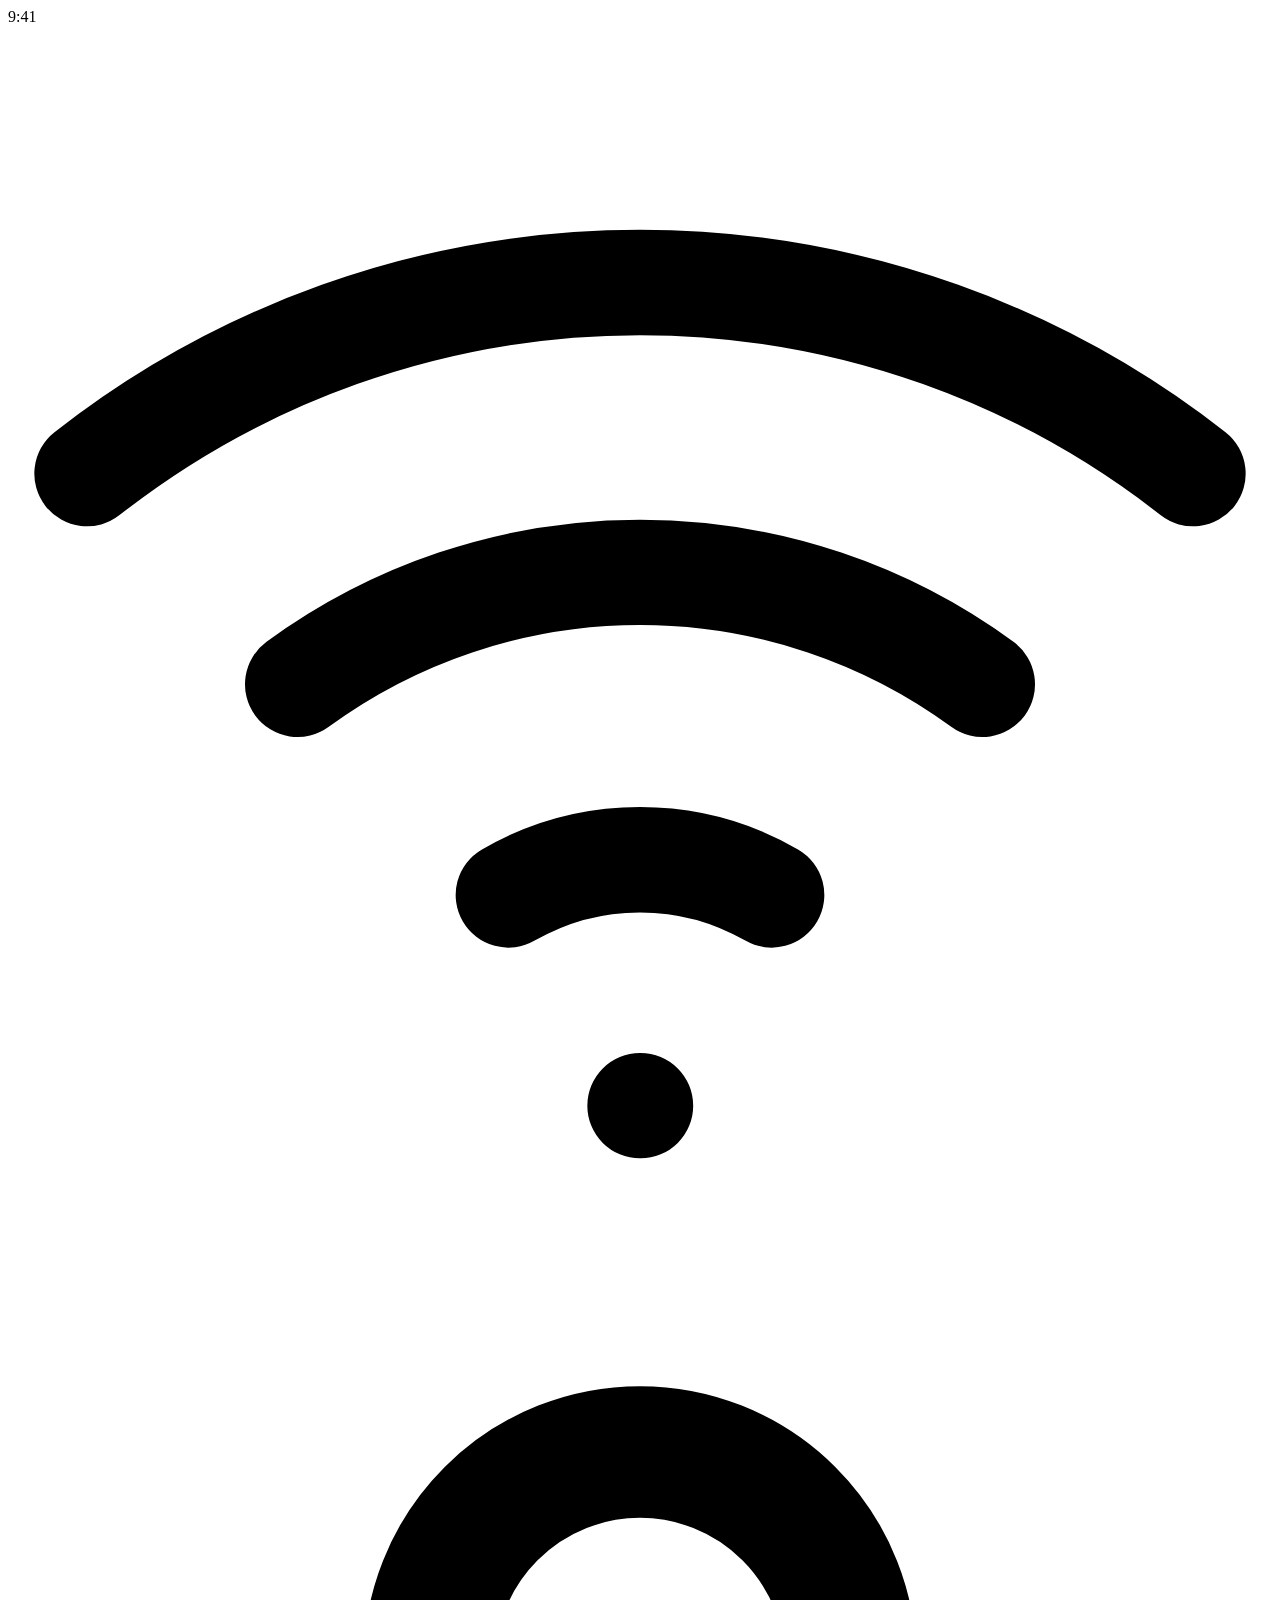
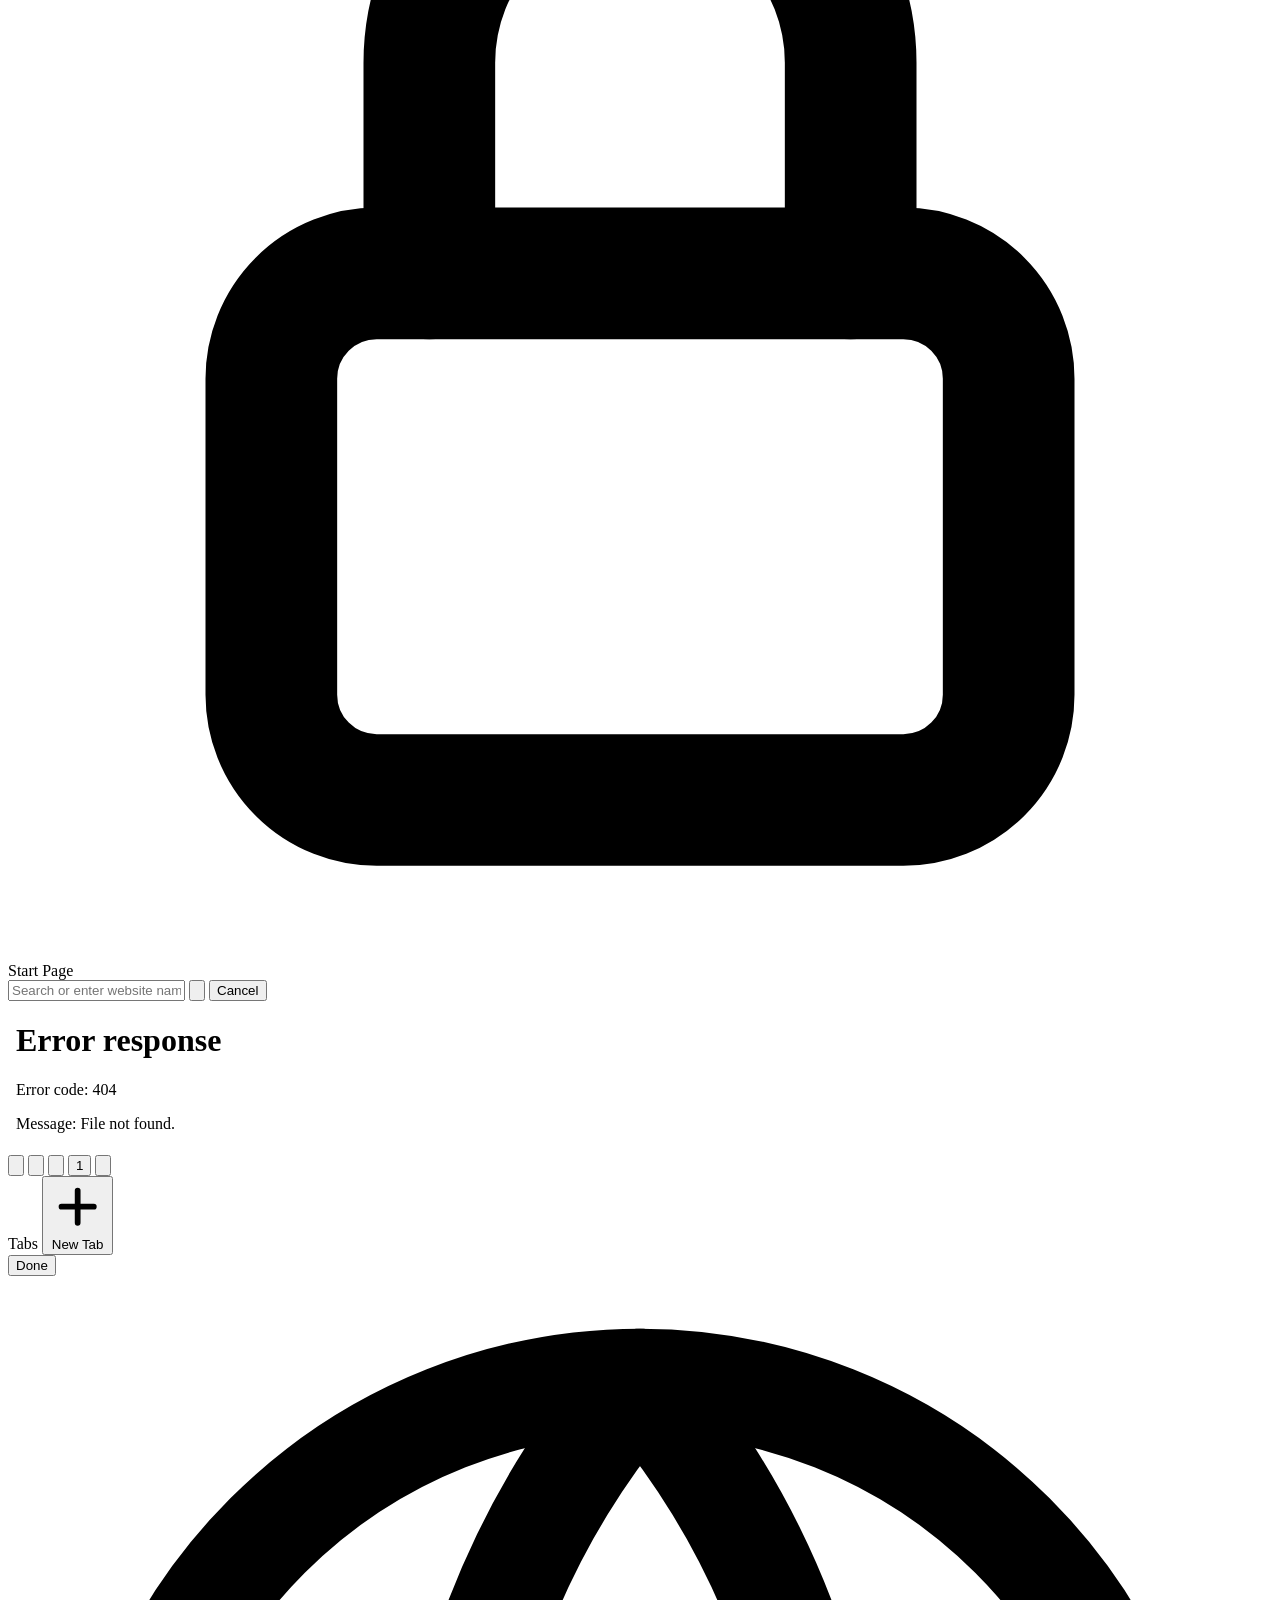
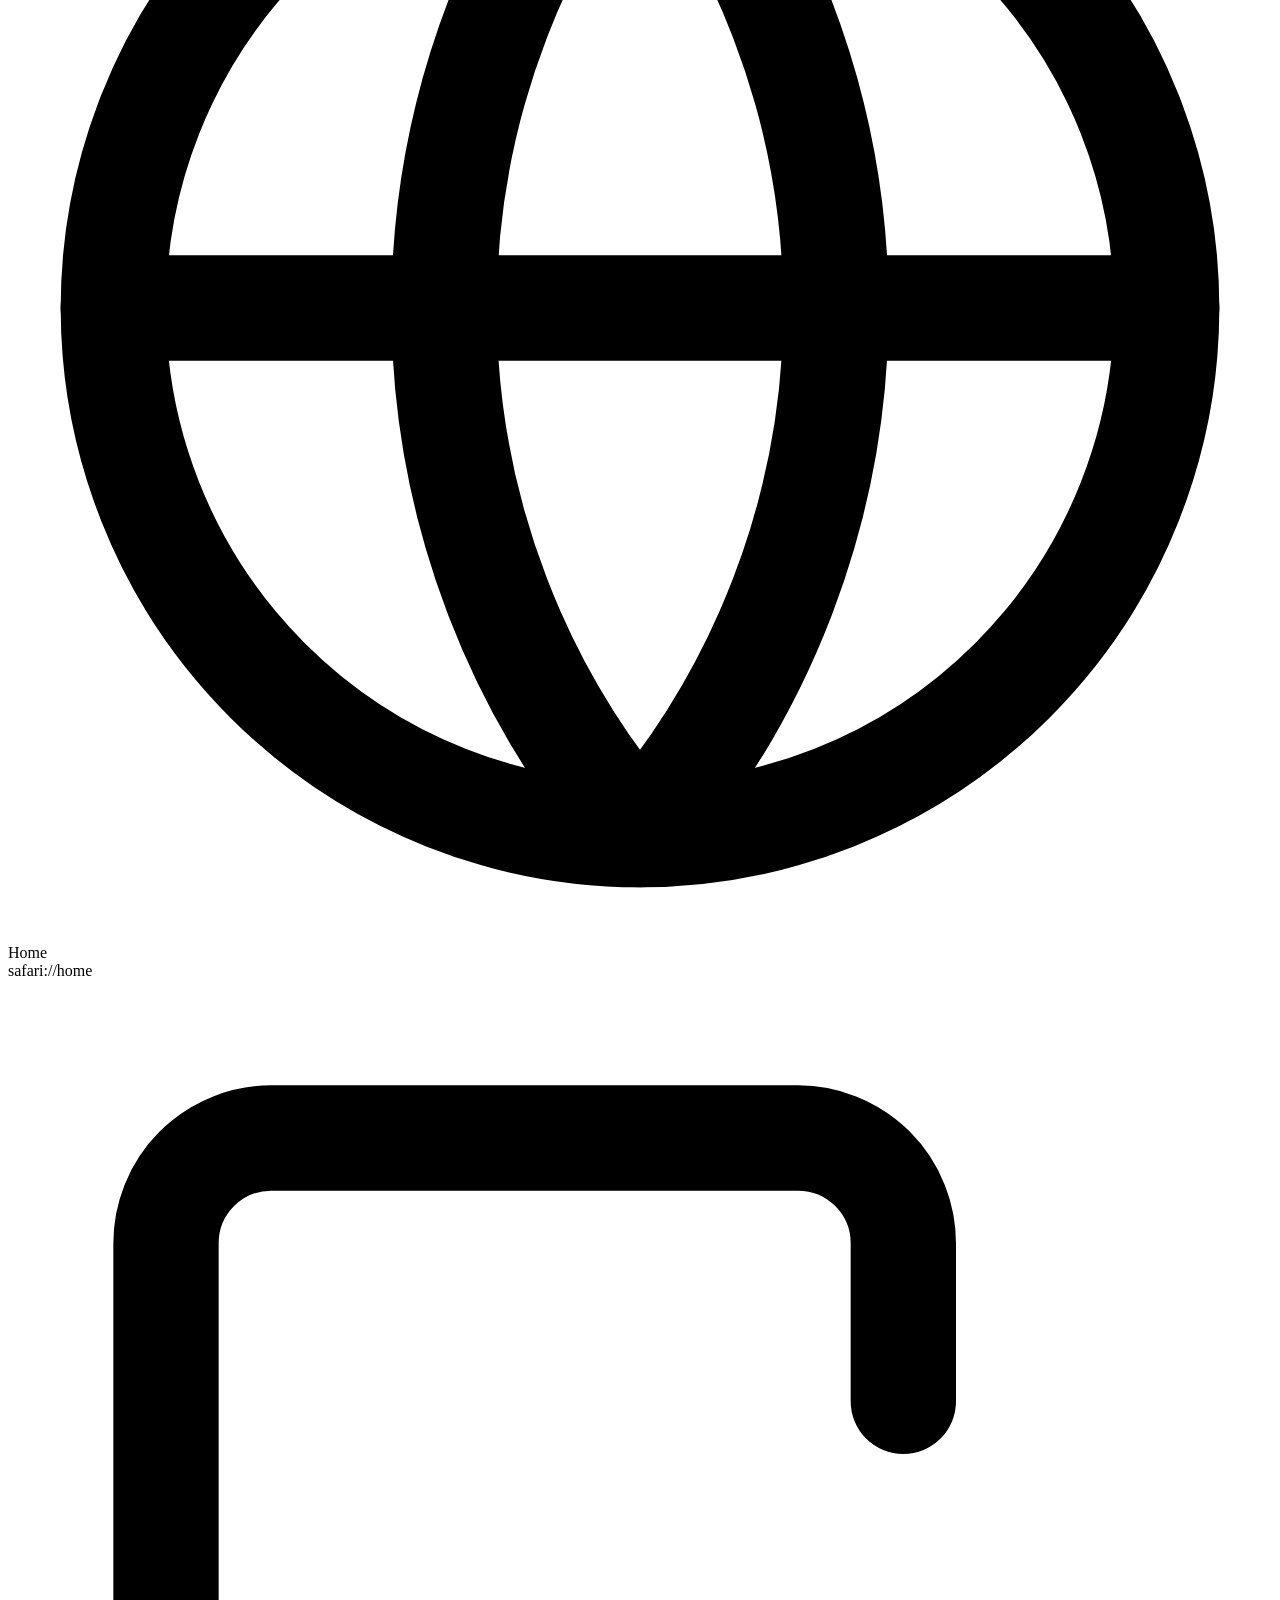
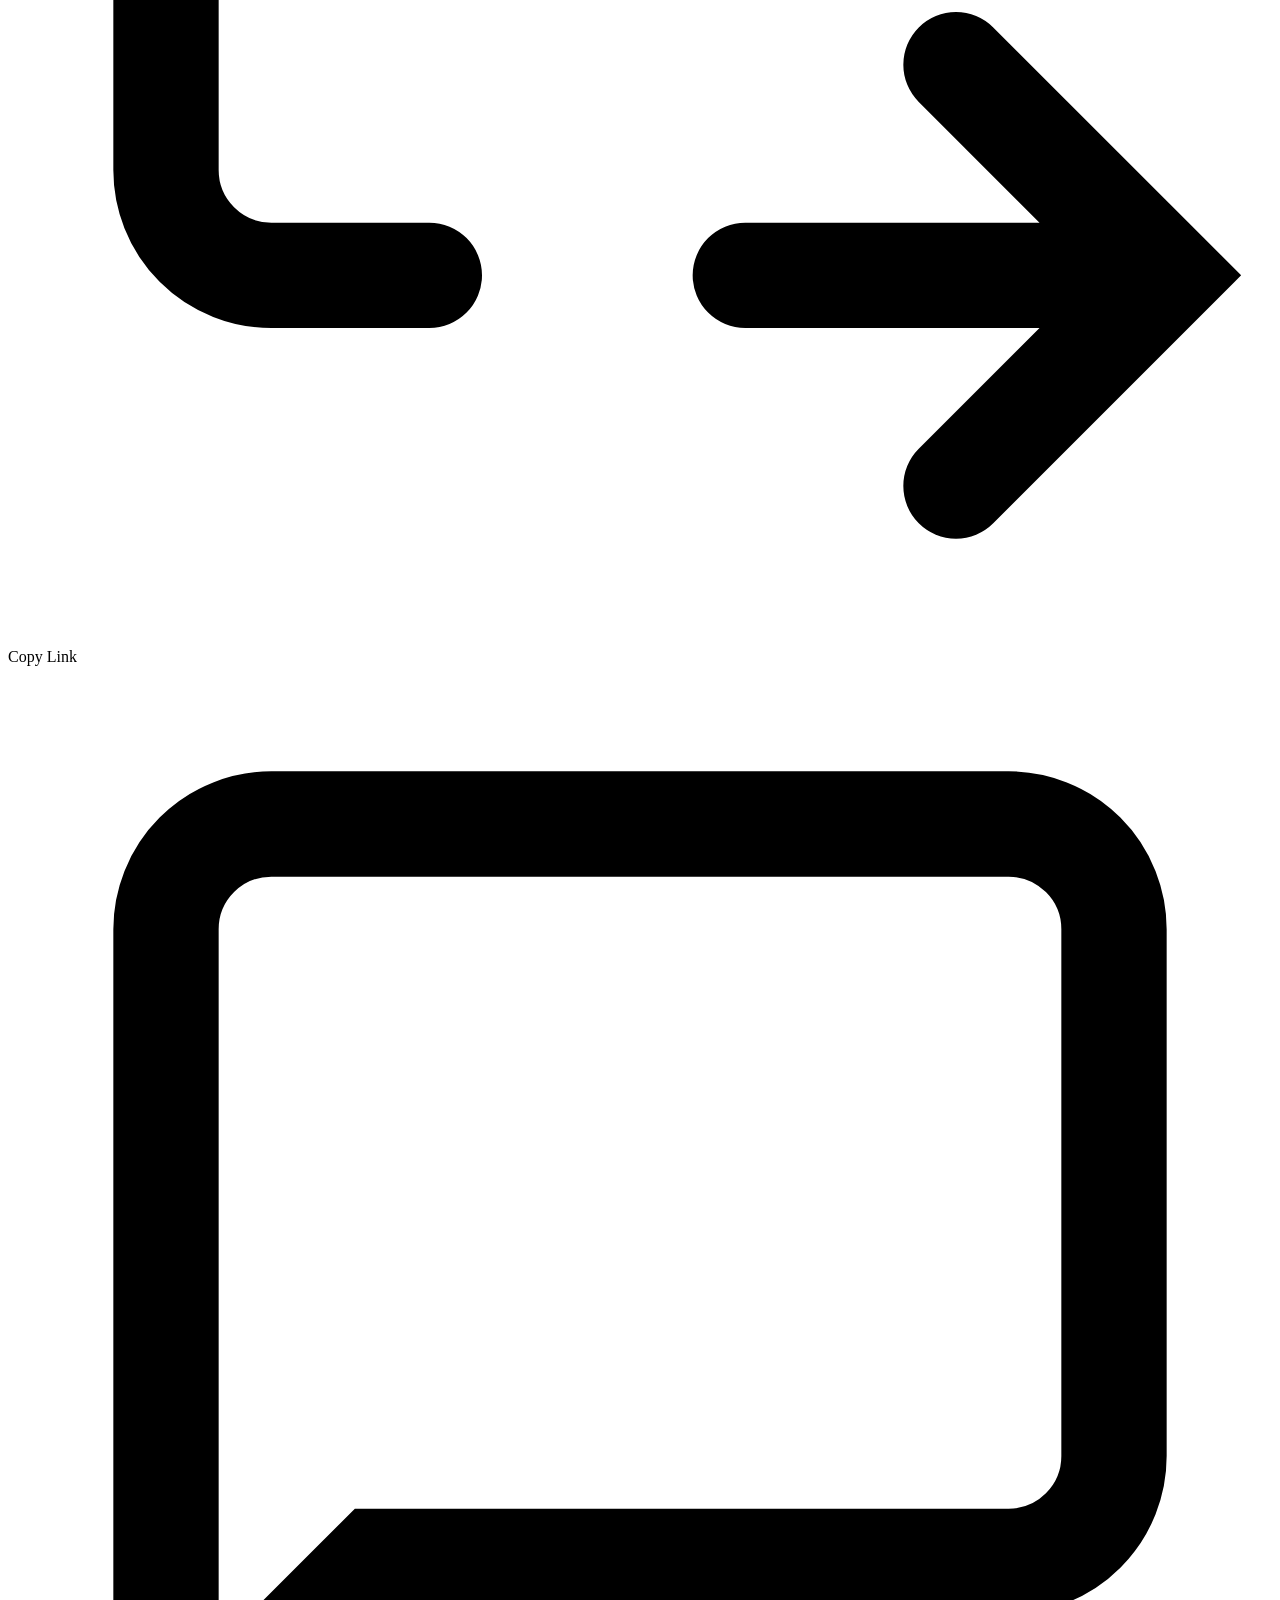
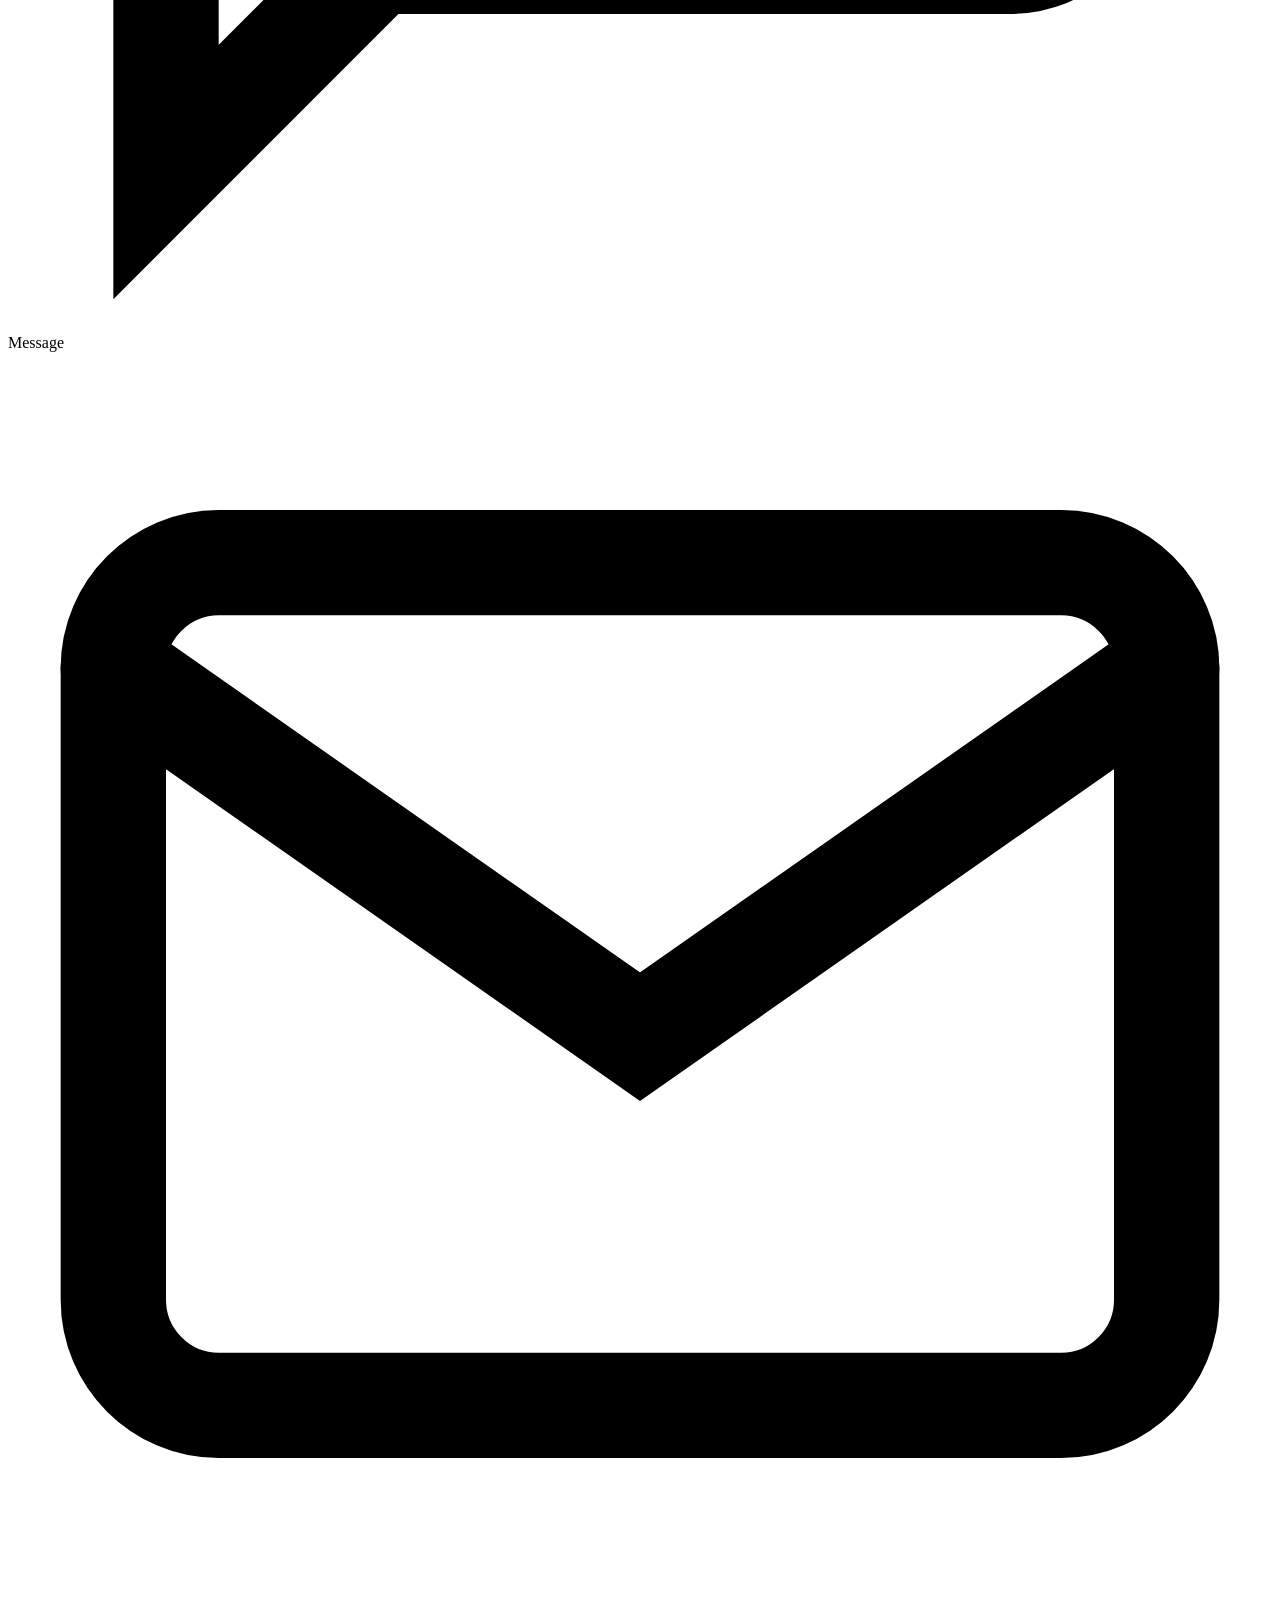
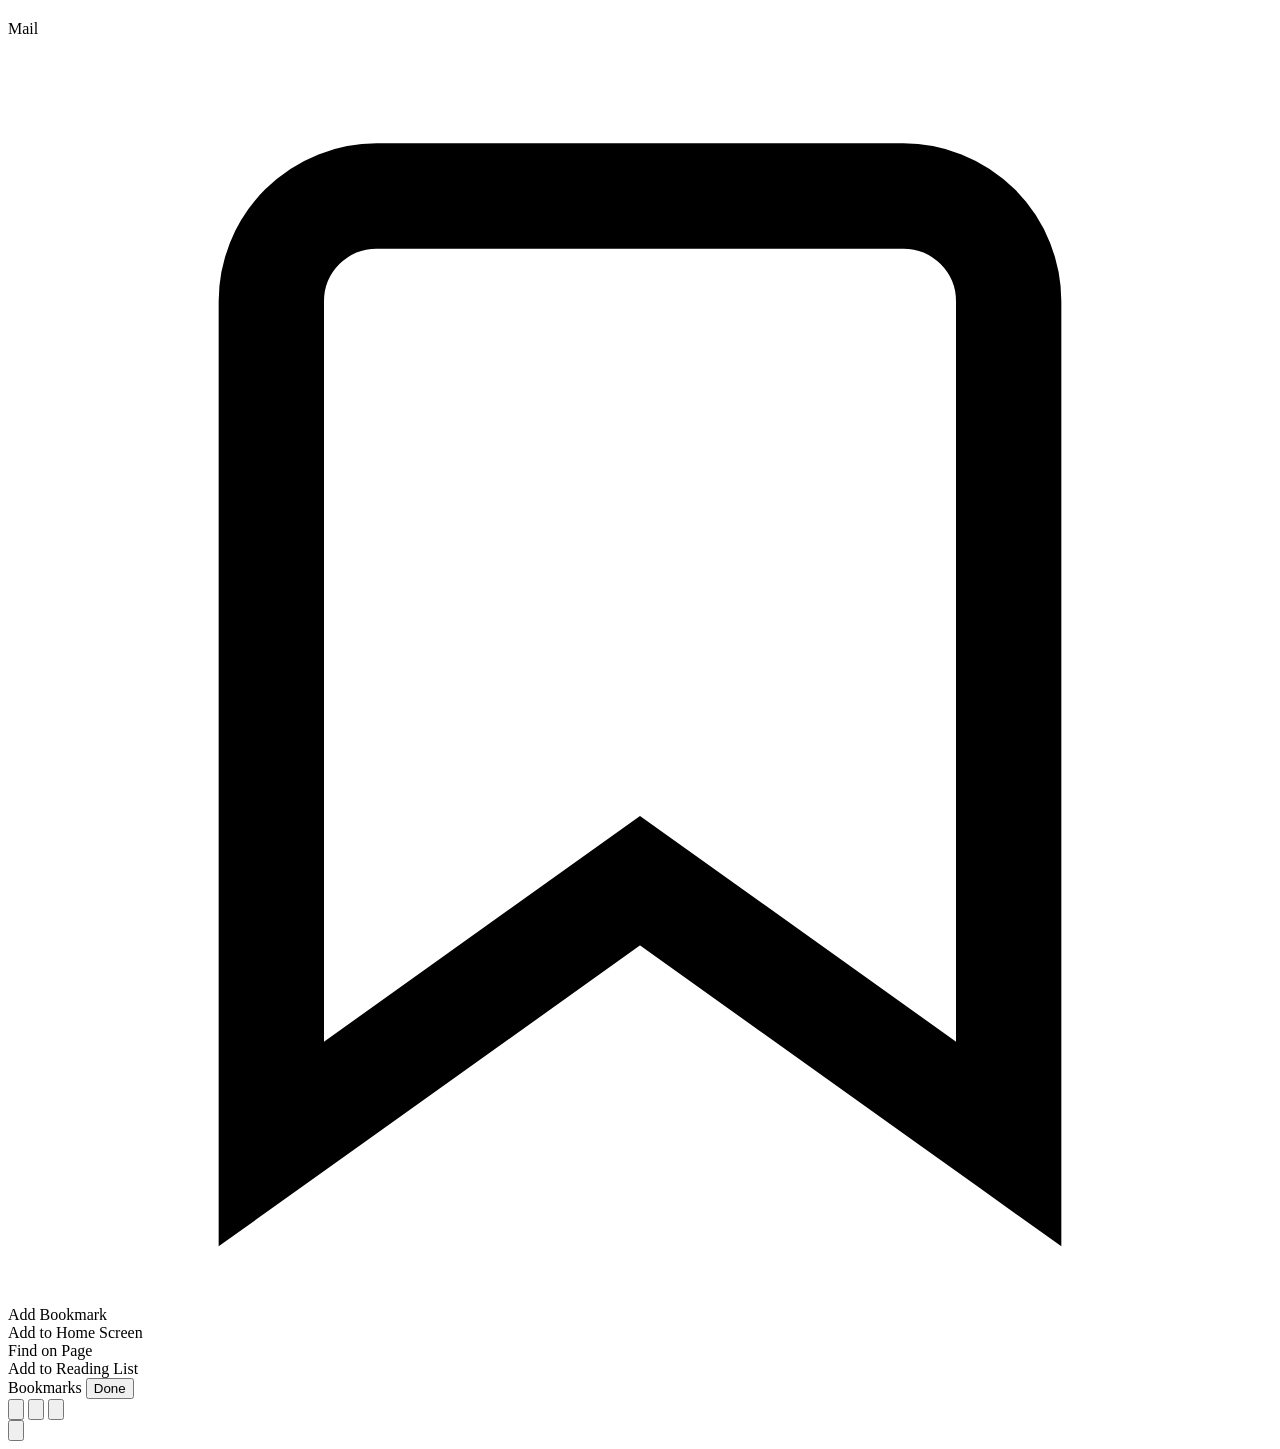
==== index.html @ f27c853d "Create index.html" ====
<!DOCTYPE html>
<html lang="en">
<head>
  <meta charset="UTF-8" />
  <meta name="viewport" content="width=device-width, initial-scale=1.0, maximum-scale=1.0, user-scalable=no" />
  <title>Safari</title>
  <link rel="stylesheet" href="styles.css" />
</head>
<body>

  <!-- ═══════════════════════════ STATUS BAR ═══════════════════════════ -->
  <div class="status-bar" id="statusBar">
    <div class="status-time" id="statusTime">9:41</div>
    <div class="status-icons">
      <!-- Signal bars -->
      <div class="signal-bars">
        <span class="bar b1"></span>
        <span class="bar b2"></span>
        <span class="bar b3"></span>
        <span class="bar b4"></span>
      </div>
      <!-- WiFi -->
      <svg class="wifi-icon" viewBox="0 0 24 24" fill="currentColor">
        <path d="M1.5 8.5a17 17 0 0121 0M5.5 12.5a11 11 0 0113 0M9.5 16.5a5 5 0 015 0M12 20.5h.01" stroke="currentColor" stroke-width="2" stroke-linecap="round" fill="none"/>
      </svg>
      <!-- Battery -->
      <div class="battery-icon">
        <div class="battery-body">
          <div class="battery-fill"></div>
        </div>
        <div class="battery-nub"></div>
      </div>
    </div>
  </div>

  <!-- ═══════════════════════════ TOP BAR ═══════════════════════════ -->
  <div class="top-bar" id="topBar">
    <div class="url-bar-row">
      <div class="url-container" id="urlContainer">
        <div class="url-display" id="urlDisplay" onclick="activateUrlBar()">
          <div class="url-icon-lock">
            <svg viewBox="0 0 24 24" fill="none" stroke="currentColor" stroke-width="2.5" stroke-linecap="round">
              <rect x="5" y="11" width="14" height="10" rx="2"/>
              <path d="M8 11V7a4 4 0 018 0v4"/>
            </svg>
          </div>
          <span class="url-text" id="urlText">Start Page</span>
        </div>
        <input
          type="text"
          class="url-input"
          id="urlInput"
          placeholder="Search or enter website name"
          autocomplete="off"
          autocorrect="off"
          autocapitalize="off"
          spellcheck="false"
          onkeydown="handleUrlKeydown(event)"
          onblur="deactivateUrlBar()"
          oninput="handleUrlInput(this.value)"
        />
        <button class="url-action-btn refresh-btn" id="refreshBtn" onclick="refreshPage()" title="Refresh">
          <svg viewBox="0 0 24 24" fill="none" stroke="currentColor" stroke-width="2.5" stroke-linecap="round" stroke-linejoin="round">
            <path d="M23 4v6h-6M1 20v-6h6"/>
            <path d="M3.51 9a9 9 0 0114.85-3.36L23 10M1 14l4.64 4.36A9 9 0 0020.49 15"/>
          </svg>
        </button>
        <button class="url-action-btn cancel-btn" id="cancelBtn" onclick="deactivateUrlBar()">Cancel</button>
      </div>
    </div>
  </div>

  <!-- ═══════════════════════════ PROGRESS BAR ═══════════════════════════ -->
  <div class="progress-bar" id="progressBar">
    <div class="progress-fill" id="progressFill"></div>
  </div>

  <!-- ═══════════════════════════ MAIN VIEWPORT ═══════════════════════════ -->
  <div class="browser-viewport" id="browserViewport">
    <iframe class="page-frame" id="pageFrame" src="pages/home.html" frameborder="0" sandbox="allow-same-origin allow-scripts allow-forms allow-popups"></iframe>
    <div class="page-transition-overlay" id="transitionOverlay"></div>
  </div>

  <!-- ═══════════════════════════ BOTTOM TOOLBAR ═══════════════════════════ -->
  <div class="bottom-toolbar" id="bottomToolbar">
    <button class="tb-btn" id="backBtn" onclick="goBack()" title="Back">
      <svg viewBox="0 0 24 24" fill="none" stroke="currentColor" stroke-width="2.5" stroke-linecap="round" stroke-linejoin="round">
        <path d="M15 18l-6-6 6-6"/>
      </svg>
    </button>
    <button class="tb-btn" id="fwdBtn" onclick="goForward()" title="Forward">
      <svg viewBox="0 0 24 24" fill="none" stroke="currentColor" stroke-width="2.5" stroke-linecap="round" stroke-linejoin="round">
        <path d="M9 18l6-6-6-6"/>
      </svg>
    </button>
    <button class="tb-btn" onclick="showShareSheet()" title="Share">
      <svg viewBox="0 0 24 24" fill="none" stroke="currentColor" stroke-width="2.5" stroke-linecap="round" stroke-linejoin="round">
        <path d="M4 12v8a2 2 0 002 2h12a2 2 0 002-2v-8M16 6l-4-4-4 4M12 2v13"/>
      </svg>
    </button>
    <button class="tb-btn tabs-btn" onclick="toggleTabView()" title="Tabs" id="tabsBtn">
      <span class="tabs-count-box">
        <span class="tabs-count" id="tabsCount">1</span>
      </span>
    </button>
    <button class="tb-btn" onclick="toggleBookmarks()" title="Bookmarks">
      <svg viewBox="0 0 24 24" fill="none" stroke="currentColor" stroke-width="2.5" stroke-linecap="round" stroke-linejoin="round">
        <path d="M19 21l-7-5-7 5V5a2 2 0 012-2h10a2 2 0 012 2z"/>
      </svg>
    </button>
  </div>

  <!-- ═══════════════════════════ TAB VIEW OVERLAY ═══════════════════════════ -->
  <div class="tab-view-overlay" id="tabViewOverlay">
    <div class="tab-view-header">
      <span class="tab-view-title">Tabs</span>
      <button class="tab-new-btn" onclick="addNewTab()">
        <svg viewBox="0 0 24 24" fill="none" stroke="currentColor" stroke-width="2.5" stroke-linecap="round">
          <path d="M12 5v14M5 12h14"/>
        </svg>
        New Tab
      </button>
    </div>
    <div class="tab-cards-grid" id="tabCardsGrid"></div>
    <div class="tab-view-footer">
      <button class="tab-done-btn" onclick="toggleTabView()">Done</button>
    </div>
  </div>

  <!-- ═══════════════════════════ SHARE SHEET ═══════════════════════════ -->
  <div class="share-sheet-bg" id="shareSheetBg" onclick="hideShareSheet()"></div>
  <div class="share-sheet" id="shareSheet">
    <div class="share-sheet-handle"></div>
    <div class="share-url-preview">
      <div class="share-url-icon">
        <svg viewBox="0 0 24 24" fill="none" stroke="currentColor" stroke-width="2" stroke-linecap="round">
          <circle cx="12" cy="12" r="10"/>
          <path d="M2 12h20M12 2a15.3 15.3 0 010 20M12 2a15.3 15.3 0 000 20"/>
        </svg>
      </div>
      <div>
        <div class="share-url-title" id="shareTitle">Home</div>
        <div class="share-url-sub" id="shareUrl">safari://home</div>
      </div>
    </div>
    <div class="share-actions-row">
      <div class="share-action" onclick="hideShareSheet()">
        <div class="share-action-icon"><svg viewBox="0 0 24 24" fill="none" stroke="currentColor" stroke-width="2" stroke-linecap="round"><path d="M8 17H5a2 2 0 01-2-2V5a2 2 0 012-2h10a2 2 0 012 2v3m-3 9h8m-4-4l4 4-4 4"/></svg></div>
        <span>Copy Link</span>
      </div>
      <div class="share-action" onclick="hideShareSheet()">
        <div class="share-action-icon"><svg viewBox="0 0 24 24" fill="none" stroke="currentColor" stroke-width="2" stroke-linecap="round"><path d="M21 15a2 2 0 01-2 2H7l-4 4V5a2 2 0 012-2h14a2 2 0 012 2z"/></svg></div>
        <span>Message</span>
      </div>
      <div class="share-action" onclick="hideShareSheet()">
        <div class="share-action-icon"><svg viewBox="0 0 24 24" fill="none" stroke="currentColor" stroke-width="2" stroke-linecap="round"><path d="M4 4h16c1.1 0 2 .9 2 2v12c0 1.1-.9 2-2 2H4c-1.1 0-2-.9-2-2V6c0-1.1.9-2 2-2z"/><polyline points="22,6 12,13 2,6"/></svg></div>
        <span>Mail</span>
      </div>
      <div class="share-action" onclick="hideShareSheet()">
        <div class="share-action-icon"><svg viewBox="0 0 24 24" fill="none" stroke="currentColor" stroke-width="2" stroke-linecap="round"><path d="M19 21l-7-5-7 5V5a2 2 0 012-2h10a2 2 0 012 2z"/></svg></div>
        <span>Add Bookmark</span>
      </div>
    </div>
    <div class="share-list">
      <div class="share-list-item" onclick="hideShareSheet()">Add to Home Screen</div>
      <div class="share-list-item" onclick="hideShareSheet()">Find on Page</div>
      <div class="share-list-item" onclick="hideShareSheet()">Add to Reading List</div>
    </div>
  </div>

  <!-- ═══════════════════════════ BOOKMARKS PANEL ═══════════════════════════ -->
  <div class="bookmarks-bg" id="bookmarksBg" onclick="toggleBookmarks()"></div>
  <div class="bookmarks-panel" id="bookmarksPanel">
    <div class="bookmarks-header">
      <span class="bookmarks-title">Bookmarks</span>
      <button class="bookmarks-done" onclick="toggleBookmarks()">Done</button>
    </div>
    <div class="bookmarks-tabs-row">
      <button class="bk-tab active" onclick="switchBkTab(this,'bk')">
        <svg viewBox="0 0 24 24" fill="none" stroke="currentColor" stroke-width="2" stroke-linecap="round"><path d="M19 21l-7-5-7 5V5a2 2 0 012-2h10a2 2 0 012 2z"/></svg>
      </button>
      <button class="bk-tab" onclick="switchBkTab(this,'rl')">
        <svg viewBox="0 0 24 24" fill="none" stroke="currentColor" stroke-width="2" stroke-linecap="round"><path d="M12 20h9M16.5 3.5a2.121 2.121 0 013 3L7 19l-4 1 1-4L16.5 3.5z"/></svg>
      </button>
      <button class="bk-tab" onclick="switchBkTab(this,'hist')">
        <svg viewBox="0 0 24 24" fill="none" stroke="currentColor" stroke-width="2" stroke-linecap="round"><circle cx="12" cy="12" r="10"/><polyline points="12 6 12 12 16 14"/></svg>
      </button>
    </div>
    <div class="bookmarks-list" id="bookmarksList"></div>
  </div>

  <!-- ═══════════════════════════ URL SUGGESTIONS ═══════════════════════════ -->
  <div class="url-suggestions" id="urlSuggestions"></div>

  <!-- ═══════════════════════════ DARK MODE TOGGLE ═══════════════════════════ -->
  <button class="dark-mode-toggle" id="darkModeToggle" onclick="toggleDarkMode()" title="Toggle Dark Mode">
    <svg id="darkIcon" viewBox="0 0 24 24" fill="none" stroke="currentColor" stroke-width="2" stroke-linecap="round">
      <path d="M21 12.79A9 9 0 1111.21 3 7 7 0 0021 12.79z"/>
    </svg>
    <svg id="lightIcon" viewBox="0 0 24 24" fill="none" stroke="currentColor" stroke-width="2" stroke-linecap="round" style="display:none">
      <circle cx="12" cy="12" r="5"/><line x1="12" y1="1" x2="12" y2="3"/><line x1="12" y1="21" x2="12" y2="23"/><line x1="4.22" y1="4.22" x2="5.64" y2="5.64"/><line x1="18.36" y1="18.36" x2="19.78" y2="19.78"/><line x1="1" y1="12" x2="3" y2="12"/><line x1="21" y1="12" x2="23" y2="12"/><line x1="4.22" y1="19.78" x2="5.64" y2="18.36"/><line x1="18.36" y1="5.64" x2="19.78" y2="4.22"/>
    </svg>
  </button>

  <script src="app.js"></script>
</body>
</html>
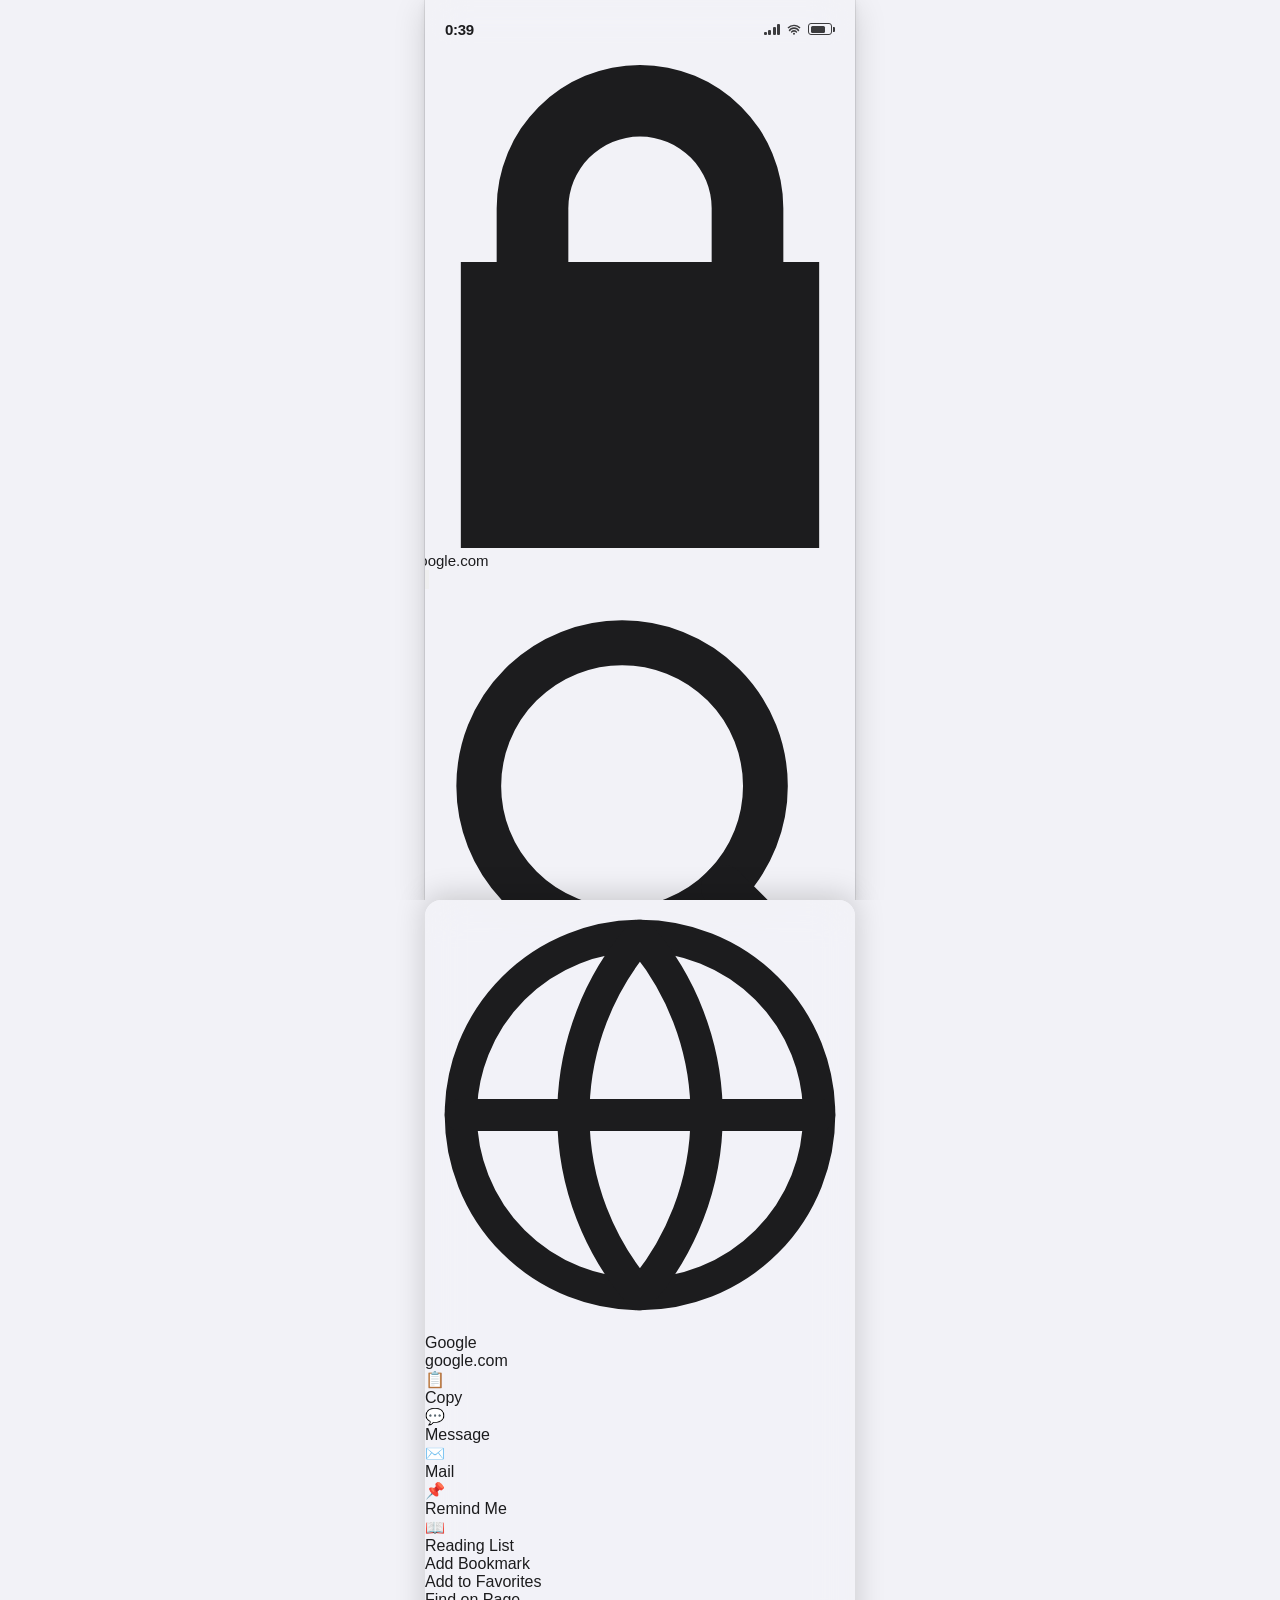
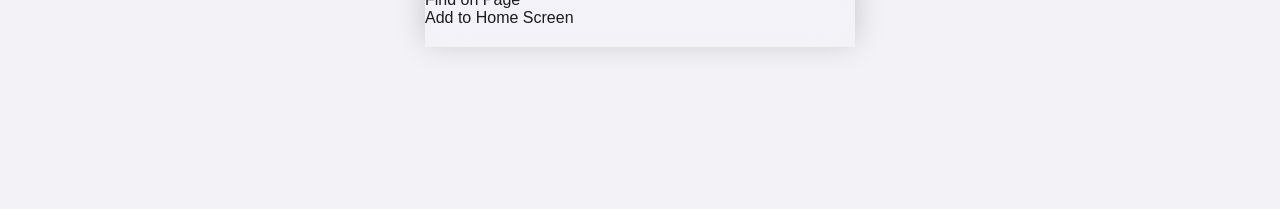
==== commit 97a14c85: "Update index.html" ====
--- a/index.html
+++ b/index.html
@@ -8,198 +8,174 @@
 </head>
 <body>
 
-  <!-- ═══════════════════════════ STATUS BAR ═══════════════════════════ -->
-  <div class="status-bar" id="statusBar">
-    <div class="status-time" id="statusTime">9:41</div>
+  <!-- ══ STATUS BAR ══ -->
+  <div class="status-bar">
+    <div class="status-time" id="statusTime">10:31</div>
     <div class="status-icons">
-      <!-- Signal bars -->
       <div class="signal-bars">
-        <span class="bar b1"></span>
-        <span class="bar b2"></span>
-        <span class="bar b3"></span>
-        <span class="bar b4"></span>
+        <span class="bar b1"></span><span class="bar b2"></span>
+        <span class="bar b3"></span><span class="bar b4"></span>
       </div>
-      <!-- WiFi -->
-      <svg class="wifi-icon" viewBox="0 0 24 24" fill="currentColor">
-        <path d="M1.5 8.5a17 17 0 0121 0M5.5 12.5a11 11 0 0113 0M9.5 16.5a5 5 0 015 0M12 20.5h.01" stroke="currentColor" stroke-width="2" stroke-linecap="round" fill="none"/>
+      <svg class="wifi-icon" viewBox="0 0 24 18" fill="currentColor">
+        <path d="M12 14.5a1.5 1.5 0 110 3 1.5 1.5 0 010-3zm0-4a5.5 5.5 0 014.95 3.08l-1.6 1.6A3.5 3.5 0 0012 13a3.5 3.5 0 00-3.35 2.18l-1.6-1.6A5.5 5.5 0 0112 10.5zm0-4a9.5 9.5 0 018.07 4.5l-1.6 1.6A7.5 7.5 0 0012 9a7.5 7.5 0 00-6.47 3.6l-1.6-1.6A9.5 9.5 0 0112 6.5zm0-4C15.87 2.5 19.36 4.1 21.8 6.7l-1.6 1.6A11.47 11.47 0 0012 4.5a11.47 11.47 0 00-8.2 3.8L2.2 6.7A13.47 13.47 0 0112 2.5z"/>
       </svg>
-      <!-- Battery -->
       <div class="battery-icon">
-        <div class="battery-body">
-          <div class="battery-fill"></div>
-        </div>
+        <div class="battery-body"><div class="battery-fill"></div></div>
         <div class="battery-nub"></div>
       </div>
     </div>
   </div>
 
-  <!-- ═══════════════════════════ TOP BAR ═══════════════════════════ -->
-  <div class="top-bar" id="topBar">
-    <div class="url-bar-row">
-      <div class="url-container" id="urlContainer">
-        <div class="url-display" id="urlDisplay" onclick="activateUrlBar()">
-          <div class="url-icon-lock">
-            <svg viewBox="0 0 24 24" fill="none" stroke="currentColor" stroke-width="2.5" stroke-linecap="round">
-              <rect x="5" y="11" width="14" height="10" rx="2"/>
-              <path d="M8 11V7a4 4 0 018 0v4"/>
-            </svg>
-          </div>
-          <span class="url-text" id="urlText">Start Page</span>
+  <!-- ══ PROGRESS BAR ══ -->
+  <div class="progress-bar"><div class="progress-fill" id="progressFill"></div></div>
+
+  <!-- ══ CONTENT IFRAME ══ -->
+  <div class="browser-viewport" id="browserViewport">
+    <iframe class="page-frame" id="pageFrame" src="pages/home.html" frameborder="0"
+      sandbox="allow-same-origin allow-scripts allow-forms"></iframe>
+    <div class="transition-overlay" id="transitionOverlay"></div>
+  </div>
+
+  <!-- ══ BOTTOM CHROME ══ -->
+  <div class="bottom-chrome" id="bottomChrome">
+
+    <!-- URL bar row -->
+    <div class="url-bar-wrap" id="urlBarWrap">
+      <div class="url-bar" id="urlBar" onclick="activateUrl()">
+        <div class="url-bar-inner" id="urlBarInner">
+          <svg class="url-lock" viewBox="0 0 12 14" fill="currentColor">
+            <path d="M10 6V4.5a4 4 0 00-8 0V6H1v8h10V6h-1zM4 4.5a2 2 0 014 0V6H4V4.5z"/>
+          </svg>
+          <span class="url-text" id="urlText">google.com</span>
         </div>
-        <input
-          type="text"
-          class="url-input"
-          id="urlInput"
-          placeholder="Search or enter website name"
-          autocomplete="off"
-          autocorrect="off"
-          autocapitalize="off"
-          spellcheck="false"
-          onkeydown="handleUrlKeydown(event)"
-          onblur="deactivateUrlBar()"
-          oninput="handleUrlInput(this.value)"
-        />
-        <button class="url-action-btn refresh-btn" id="refreshBtn" onclick="refreshPage()" title="Refresh">
+        <button class="url-reload-btn" id="urlReloadBtn" onclick="reloadPage(event)">
           <svg viewBox="0 0 24 24" fill="none" stroke="currentColor" stroke-width="2.5" stroke-linecap="round" stroke-linejoin="round">
-            <path d="M23 4v6h-6M1 20v-6h6"/>
+            <path d="M23 4v6h-6"/><path d="M1 20v-6h6"/>
             <path d="M3.51 9a9 9 0 0114.85-3.36L23 10M1 14l4.64 4.36A9 9 0 0020.49 15"/>
           </svg>
         </button>
-        <button class="url-action-btn cancel-btn" id="cancelBtn" onclick="deactivateUrlBar()">Cancel</button>
       </div>
+
+      <!-- Expanded URL input -->
+      <div class="url-input-wrap" id="urlInputWrap">
+        <div class="url-input-bar">
+          <svg class="url-search-icon" viewBox="0 0 24 24" fill="none" stroke="currentColor" stroke-width="2.5" stroke-linecap="round">
+            <circle cx="11" cy="11" r="8"/><path d="m21 21-4.35-4.35"/>
+          </svg>
+          <input type="text" id="urlInput" class="url-input"
+            placeholder="Search or enter website name"
+            autocomplete="off" autocorrect="off" autocapitalize="off" spellcheck="false"
+            onkeydown="handleKey(event)"
+            oninput="handleInput(this.value)" />
+          <button class="url-clear-btn" id="urlClearBtn" onclick="clearUrl()">
+            <svg viewBox="0 0 24 24" fill="currentColor"><circle cx="12" cy="12" r="10" opacity=".3"/><path d="M15 9l-6 6M9 9l6 6" fill="none" stroke="currentColor" stroke-width="2" stroke-linecap="round"/></svg>
+          </button>
+        </div>
+        <button class="url-cancel-btn" onclick="deactivateUrl()">Cancel</button>
+      </div>
+    </div>
+
+    <!-- Toolbar row -->
+    <div class="toolbar" id="toolbar">
+      <button class="tb-btn" id="backBtn" onclick="goBack()">
+        <svg viewBox="0 0 24 24" fill="none" stroke="currentColor" stroke-width="2.5" stroke-linecap="round" stroke-linejoin="round"><path d="M15 18l-6-6 6-6"/></svg>
+      </button>
+      <button class="tb-btn" id="fwdBtn" onclick="goForward()">
+        <svg viewBox="0 0 24 24" fill="none" stroke="currentColor" stroke-width="2.5" stroke-linecap="round" stroke-linejoin="round"><path d="M9 18l6-6-6-6"/></svg>
+      </button>
+      <button class="tb-btn" onclick="showShare()">
+        <svg viewBox="0 0 24 24" fill="none" stroke="currentColor" stroke-width="2.5" stroke-linecap="round" stroke-linejoin="round">
+          <path d="M4 12v8a2 2 0 002 2h12a2 2 0 002-2v-8M16 6l-4-4-4 4M12 2v13"/>
+        </svg>
+      </button>
+      <button class="tb-btn" onclick="showBookmarks()">
+        <svg viewBox="0 0 24 24" fill="none" stroke="currentColor" stroke-width="2.5" stroke-linecap="round" stroke-linejoin="round">
+          <path d="M19 21l-7-5-7 5V5a2 2 0 012-2h10a2 2 0 012 2z"/>
+        </svg>
+      </button>
+      <button class="tb-btn tabs-btn" onclick="showTabs()">
+        <div class="tabs-box"><span class="tabs-num" id="tabsNum">1</span></div>
+      </button>
     </div>
   </div>
 
-  <!-- ═══════════════════════════ PROGRESS BAR ═══════════════════════════ -->
-  <div class="progress-bar" id="progressBar">
-    <div class="progress-fill" id="progressFill"></div>
-  </div>
+  <!-- ══ SUGGESTIONS DROPDOWN ══ -->
+  <div class="suggestions-drop" id="suggestionsDrop"></div>
 
-  <!-- ═══════════════════════════ MAIN VIEWPORT ═══════════════════════════ -->
-  <div class="browser-viewport" id="browserViewport">
-    <iframe class="page-frame" id="pageFrame" src="pages/home.html" frameborder="0" sandbox="allow-same-origin allow-scripts allow-forms allow-popups"></iframe>
-    <div class="page-transition-overlay" id="transitionOverlay"></div>
-  </div>
+  <!-- ══ TAB VIEW ══ -->
+  <div class="tab-view" id="tabView">
+    <div class="tab-view-bg" id="tabViewBg"></div>
 
-  <!-- ═══════════════════════════ BOTTOM TOOLBAR ═══════════════════════════ -->
-  <div class="bottom-toolbar" id="bottomToolbar">
-    <button class="tb-btn" id="backBtn" onclick="goBack()" title="Back">
-      <svg viewBox="0 0 24 24" fill="none" stroke="currentColor" stroke-width="2.5" stroke-linecap="round" stroke-linejoin="round">
-        <path d="M15 18l-6-6 6-6"/>
-      </svg>
-    </button>
-    <button class="tb-btn" id="fwdBtn" onclick="goForward()" title="Forward">
-      <svg viewBox="0 0 24 24" fill="none" stroke="currentColor" stroke-width="2.5" stroke-linecap="round" stroke-linejoin="round">
-        <path d="M9 18l6-6-6-6"/>
-      </svg>
-    </button>
-    <button class="tb-btn" onclick="showShareSheet()" title="Share">
-      <svg viewBox="0 0 24 24" fill="none" stroke="currentColor" stroke-width="2.5" stroke-linecap="round" stroke-linejoin="round">
-        <path d="M4 12v8a2 2 0 002 2h12a2 2 0 002-2v-8M16 6l-4-4-4 4M12 2v13"/>
-      </svg>
-    </button>
-    <button class="tb-btn tabs-btn" onclick="toggleTabView()" title="Tabs" id="tabsBtn">
-      <span class="tabs-count-box">
-        <span class="tabs-count" id="tabsCount">1</span>
-      </span>
-    </button>
-    <button class="tb-btn" onclick="toggleBookmarks()" title="Bookmarks">
-      <svg viewBox="0 0 24 24" fill="none" stroke="currentColor" stroke-width="2.5" stroke-linecap="round" stroke-linejoin="round">
-        <path d="M19 21l-7-5-7 5V5a2 2 0 012-2h10a2 2 0 012 2z"/>
-      </svg>
-    </button>
-  </div>
+    <!-- Tab cards area -->
+    <div class="tab-cards-scroll" id="tabCardsScroll"></div>
 
-  <!-- ═══════════════════════════ TAB VIEW OVERLAY ═══════════════════════════ -->
-  <div class="tab-view-overlay" id="tabViewOverlay">
-    <div class="tab-view-header">
-      <span class="tab-view-title">Tabs</span>
-      <button class="tab-new-btn" onclick="addNewTab()">
-        <svg viewBox="0 0 24 24" fill="none" stroke="currentColor" stroke-width="2.5" stroke-linecap="round">
-          <path d="M12 5v14M5 12h14"/>
-        </svg>
-        New Tab
+    <!-- Bottom bar of tab view -->
+    <div class="tab-view-bottom">
+      <button class="tv-new-btn" onclick="newTab()">
+        <svg viewBox="0 0 24 24" fill="none" stroke="currentColor" stroke-width="2.5" stroke-linecap="round"><path d="M12 5v14M5 12h14"/></svg>
       </button>
-    </div>
-    <div class="tab-cards-grid" id="tabCardsGrid"></div>
-    <div class="tab-view-footer">
-      <button class="tab-done-btn" onclick="toggleTabView()">Done</button>
+      <div class="tv-tab-label">
+        <button class="tv-private">Private</button>
+        <button class="tv-tab-count" id="tvTabCount">1 Tab</button>
+      </div>
+      <button class="tv-done-btn" onclick="hideTabs()">Done</button>
     </div>
   </div>
 
-  <!-- ═══════════════════════════ SHARE SHEET ═══════════════════════════ -->
-  <div class="share-sheet-bg" id="shareSheetBg" onclick="hideShareSheet()"></div>
+  <!-- ══ SHARE SHEET ══ -->
+  <div class="sheet-backdrop" id="shareBackdrop" onclick="hideShare()"></div>
   <div class="share-sheet" id="shareSheet">
-    <div class="share-sheet-handle"></div>
-    <div class="share-url-preview">
-      <div class="share-url-icon">
-        <svg viewBox="0 0 24 24" fill="none" stroke="currentColor" stroke-width="2" stroke-linecap="round">
-          <circle cx="12" cy="12" r="10"/>
-          <path d="M2 12h20M12 2a15.3 15.3 0 010 20M12 2a15.3 15.3 0 000 20"/>
-        </svg>
+    <div class="sheet-handle"></div>
+    <div class="share-preview">
+      <div class="share-prev-icon">
+        <svg viewBox="0 0 24 24" fill="none" stroke="currentColor" stroke-width="1.8" stroke-linecap="round"><circle cx="12" cy="12" r="10"/><path d="M2 12h20M12 2a15.3 15.3 0 010 20M12 2a15.3 15.3 0 000 20"/></svg>
       </div>
       <div>
-        <div class="share-url-title" id="shareTitle">Home</div>
-        <div class="share-url-sub" id="shareUrl">safari://home</div>
+        <div class="share-prev-title" id="sharePrevTitle">Google</div>
+        <div class="share-prev-url" id="sharePrevUrl">google.com</div>
       </div>
     </div>
-    <div class="share-actions-row">
-      <div class="share-action" onclick="hideShareSheet()">
-        <div class="share-action-icon"><svg viewBox="0 0 24 24" fill="none" stroke="currentColor" stroke-width="2" stroke-linecap="round"><path d="M8 17H5a2 2 0 01-2-2V5a2 2 0 012-2h10a2 2 0 012 2v3m-3 9h8m-4-4l4 4-4 4"/></svg></div>
-        <span>Copy Link</span>
-      </div>
-      <div class="share-action" onclick="hideShareSheet()">
-        <div class="share-action-icon"><svg viewBox="0 0 24 24" fill="none" stroke="currentColor" stroke-width="2" stroke-linecap="round"><path d="M21 15a2 2 0 01-2 2H7l-4 4V5a2 2 0 012-2h14a2 2 0 012 2z"/></svg></div>
-        <span>Message</span>
-      </div>
-      <div class="share-action" onclick="hideShareSheet()">
-        <div class="share-action-icon"><svg viewBox="0 0 24 24" fill="none" stroke="currentColor" stroke-width="2" stroke-linecap="round"><path d="M4 4h16c1.1 0 2 .9 2 2v12c0 1.1-.9 2-2 2H4c-1.1 0-2-.9-2-2V6c0-1.1.9-2 2-2z"/><polyline points="22,6 12,13 2,6"/></svg></div>
-        <span>Mail</span>
-      </div>
-      <div class="share-action" onclick="hideShareSheet()">
-        <div class="share-action-icon"><svg viewBox="0 0 24 24" fill="none" stroke="currentColor" stroke-width="2" stroke-linecap="round"><path d="M19 21l-7-5-7 5V5a2 2 0 012-2h10a2 2 0 012 2z"/></svg></div>
-        <span>Add Bookmark</span>
-      </div>
+    <div class="share-icons-row">
+      <div class="share-icon-item" onclick="hideShare()"><div class="share-icon-circle">📋</div><span>Copy</span></div>
+      <div class="share-icon-item" onclick="hideShare()"><div class="share-icon-circle">💬</div><span>Message</span></div>
+      <div class="share-icon-item" onclick="hideShare()"><div class="share-icon-circle">✉️</div><span>Mail</span></div>
+      <div class="share-icon-item" onclick="hideShare()"><div class="share-icon-circle">📌</div><span>Remind Me</span></div>
+      <div class="share-icon-item" onclick="hideShare()"><div class="share-icon-circle">📖</div><span>Reading List</span></div>
     </div>
-    <div class="share-list">
-      <div class="share-list-item" onclick="hideShareSheet()">Add to Home Screen</div>
-      <div class="share-list-item" onclick="hideShareSheet()">Find on Page</div>
-      <div class="share-list-item" onclick="hideShareSheet()">Add to Reading List</div>
+    <div class="share-list-group">
+      <div class="share-list-row" onclick="hideShare()">Add Bookmark</div>
+      <div class="share-list-row" onclick="hideShare()">Add to Favorites</div>
+      <div class="share-list-row" onclick="hideShare()">Find on Page</div>
+      <div class="share-list-row" onclick="hideShare()">Add to Home Screen</div>
     </div>
   </div>
 
-  <!-- ═══════════════════════════ BOOKMARKS PANEL ═══════════════════════════ -->
-  <div class="bookmarks-bg" id="bookmarksBg" onclick="toggleBookmarks()"></div>
-  <div class="bookmarks-panel" id="bookmarksPanel">
-    <div class="bookmarks-header">
-      <span class="bookmarks-title">Bookmarks</span>
-      <button class="bookmarks-done" onclick="toggleBookmarks()">Done</button>
+  <!-- ══ BOOKMARKS SHEET ══ -->
+  <div class="sheet-backdrop" id="bkBackdrop" onclick="hideBookmarks()"></div>
+  <div class="bk-sheet" id="bkSheet">
+    <div class="sheet-handle"></div>
+    <div class="bk-header">
+      <span class="bk-title">Bookmarks</span>
+      <button class="bk-done" onclick="hideBookmarks()">Done</button>
     </div>
-    <div class="bookmarks-tabs-row">
-      <button class="bk-tab active" onclick="switchBkTab(this,'bk')">
+    <div class="bk-seg">
+      <button class="bk-seg-btn active" onclick="bkSeg(this,'bk')">
         <svg viewBox="0 0 24 24" fill="none" stroke="currentColor" stroke-width="2" stroke-linecap="round"><path d="M19 21l-7-5-7 5V5a2 2 0 012-2h10a2 2 0 012 2z"/></svg>
       </button>
-      <button class="bk-tab" onclick="switchBkTab(this,'rl')">
-        <svg viewBox="0 0 24 24" fill="none" stroke="currentColor" stroke-width="2" stroke-linecap="round"><path d="M12 20h9M16.5 3.5a2.121 2.121 0 013 3L7 19l-4 1 1-4L16.5 3.5z"/></svg>
+      <button class="bk-seg-btn" onclick="bkSeg(this,'rl')">
+        <svg viewBox="0 0 24 24" fill="none" stroke="currentColor" stroke-width="2" stroke-linecap="round"><path d="M2 3h6a4 4 0 014 4v14a3 3 0 00-3-3H2zM22 3h-6a4 4 0 00-4 4v14a3 3 0 013-3h7z"/></svg>
       </button>
-      <button class="bk-tab" onclick="switchBkTab(this,'hist')">
+      <button class="bk-seg-btn" onclick="bkSeg(this,'hist')">
         <svg viewBox="0 0 24 24" fill="none" stroke="currentColor" stroke-width="2" stroke-linecap="round"><circle cx="12" cy="12" r="10"/><polyline points="12 6 12 12 16 14"/></svg>
       </button>
     </div>
-    <div class="bookmarks-list" id="bookmarksList"></div>
+    <div class="bk-list" id="bkList"></div>
   </div>
 
-  <!-- ═══════════════════════════ URL SUGGESTIONS ═══════════════════════════ -->
-  <div class="url-suggestions" id="urlSuggestions"></div>
-
-  <!-- ═══════════════════════════ DARK MODE TOGGLE ═══════════════════════════ -->
-  <button class="dark-mode-toggle" id="darkModeToggle" onclick="toggleDarkMode()" title="Toggle Dark Mode">
-    <svg id="darkIcon" viewBox="0 0 24 24" fill="none" stroke="currentColor" stroke-width="2" stroke-linecap="round">
-      <path d="M21 12.79A9 9 0 1111.21 3 7 7 0 0021 12.79z"/>
-    </svg>
-    <svg id="lightIcon" viewBox="0 0 24 24" fill="none" stroke="currentColor" stroke-width="2" stroke-linecap="round" style="display:none">
-      <circle cx="12" cy="12" r="5"/><line x1="12" y1="1" x2="12" y2="3"/><line x1="12" y1="21" x2="12" y2="23"/><line x1="4.22" y1="4.22" x2="5.64" y2="5.64"/><line x1="18.36" y1="18.36" x2="19.78" y2="19.78"/><line x1="1" y1="12" x2="3" y2="12"/><line x1="21" y1="12" x2="23" y2="12"/><line x1="4.22" y1="19.78" x2="5.64" y2="18.36"/><line x1="18.36" y1="5.64" x2="19.78" y2="4.22"/>
-    </svg>
+  <!-- ══ DARK MODE TOGGLE ══ -->
+  <button class="dark-toggle" id="darkToggle" onclick="toggleDark()" title="Toggle dark mode">
+    <svg id="moonIcon" viewBox="0 0 24 24" fill="none" stroke="currentColor" stroke-width="2" stroke-linecap="round"><path d="M21 12.79A9 9 0 1111.21 3 7 7 0 0021 12.79z"/></svg>
+    <svg id="sunIcon" viewBox="0 0 24 24" fill="none" stroke="currentColor" stroke-width="2" stroke-linecap="round" style="display:none"><circle cx="12" cy="12" r="5"/><line x1="12" y1="1" x2="12" y2="3"/><line x1="12" y1="21" x2="12" y2="23"/><line x1="4.22" y1="4.22" x2="5.64" y2="5.64"/><line x1="18.36" y1="18.36" x2="19.78" y2="19.78"/><line x1="1" y1="12" x2="3" y2="12"/><line x1="21" y1="12" x2="23" y2="12"/><line x1="4.22" y1="19.78" x2="5.64" y2="18.36"/><line x1="18.36" y1="5.64" x2="19.78" y2="4.22"/></svg>
   </button>
 
   <script src="app.js"></script>
--- a/styles.css
+++ b/styles.css
@@ -0,0 +1,963 @@
+/* ═══════════════════════════════════════════════════
+   iOS Safari Simulator — styles.css
+   ═══════════════════════════════════════════════════ */
+
+*, *::before, *::after {
+  box-sizing: border-box;
+  margin: 0;
+  padding: 0;
+  -webkit-tap-highlight-color: transparent;
+}
+
+:root {
+  --bg: #f2f2f7;
+  --chrome: rgba(242,242,247,0.85);
+  --chrome-solid: #f2f2f7;
+  --bar-border: rgba(0,0,0,0.12);
+  --url-bg: rgba(118,118,128,0.12);
+  --url-bg-active: rgba(255,255,255,0.98);
+  --text-primary: #1c1c1e;
+  --text-secondary: #6c6c70;
+  --text-tertiary: #aeaeb2;
+  --accent: #007aff;
+  --accent-hover: #0051d5;
+  --shadow: 0 1px 3px rgba(0,0,0,0.10), 0 4px 16px rgba(0,0,0,0.06);
+  --shadow-deep: 0 8px 30px rgba(0,0,0,0.15), 0 2px 8px rgba(0,0,0,0.08);
+  --radius: 12px;
+  --radius-sm: 8px;
+  --radius-lg: 16px;
+  --blur: blur(20px) saturate(180%);
+  --font: -apple-system, BlinkMacSystemFont, "SF Pro Display", "SF Pro Text", "Helvetica Neue", sans-serif;
+  --status-height: 44px;
+  --topbar-height: 52px;
+  --bottombar-height: 56px;
+  --safe-bottom: 20px;
+  --progress-color: #007aff;
+  --card-bg: #ffffff;
+  --divider: rgba(60,60,67,0.12);
+  --btn-active-scale: 0.88;
+}
+
+[data-theme="dark"] {
+  --bg: #000000;
+  --chrome: rgba(28,28,30,0.92);
+  --chrome-solid: #1c1c1e;
+  --bar-border: rgba(255,255,255,0.10);
+  --url-bg: rgba(118,118,128,0.24);
+  --url-bg-active: rgba(44,44,46,0.98);
+  --text-primary: #ffffff;
+  --text-secondary: #aeaeb2;
+  --text-tertiary: #636366;
+  --accent: #0a84ff;
+  --accent-hover: #409cff;
+  --shadow: 0 1px 3px rgba(0,0,0,0.4), 0 4px 16px rgba(0,0,0,0.3);
+  --shadow-deep: 0 8px 30px rgba(0,0,0,0.5), 0 2px 8px rgba(0,0,0,0.3);
+  --card-bg: #1c1c1e;
+  --divider: rgba(84,84,88,0.65);
+}
+
+html, body {
+  height: 100%;
+  width: 100%;
+  overflow: hidden;
+  background: var(--bg);
+  font-family: var(--font);
+  color: var(--text-primary);
+  transition: background 0.3s ease;
+}
+
+/* ─── WRAPPER ─────────────────────────────────────── */
+body {
+  display: flex;
+  flex-direction: column;
+  max-width: 430px;
+  margin: 0 auto;
+  position: relative;
+  box-shadow: 0 0 0 1px rgba(0,0,0,0.08), var(--shadow-deep);
+  min-height: 100vh;
+  background: var(--bg);
+}
+
+/* ─── STATUS BAR ──────────────────────────────────── */
+.status-bar {
+  height: var(--status-height);
+  display: flex;
+  align-items: center;
+  justify-content: space-between;
+  padding: 14px 20px 0;
+  background: var(--chrome);
+  backdrop-filter: var(--blur);
+  -webkit-backdrop-filter: var(--blur);
+  position: relative;
+  z-index: 100;
+  flex-shrink: 0;
+}
+
+.status-time {
+  font-size: 15px;
+  font-weight: 600;
+  letter-spacing: -0.3px;
+  color: var(--text-primary);
+}
+
+.status-icons {
+  display: flex;
+  align-items: center;
+  gap: 6px;
+}
+
+/* Signal bars */
+.signal-bars {
+  display: flex;
+  align-items: flex-end;
+  gap: 1.5px;
+  height: 12px;
+}
+
+.signal-bars .bar {
+  width: 3px;
+  background: var(--text-primary);
+  border-radius: 1px;
+  opacity: 0.85;
+}
+.bar.b1 { height: 3px; }
+.bar.b2 { height: 5px; }
+.bar.b3 { height: 8px; }
+.bar.b4 { height: 11px; }
+
+/* WiFi */
+.wifi-icon {
+  width: 16px;
+  height: 12px;
+  color: var(--text-primary);
+  opacity: 0.85;
+}
+
+/* Battery */
+.battery-icon {
+  display: flex;
+  align-items: center;
+  gap: 1px;
+}
+.battery-body {
+  width: 24px;
+  height: 12px;
+  border: 1.5px solid var(--text-primary);
+  border-radius: 3px;
+  padding: 1.5px;
+  opacity: 0.85;
+  position: relative;
+  overflow: hidden;
+}
+.battery-fill {
+  height: 100%;
+  width: 75%;
+  background: var(--text-primary);
+  border-radius: 1.5px;
+}
+.battery-nub {
+  width: 2px;
+  height: 5px;
+  background: var(--text-primary);
+  border-radius: 0 1px 1px 0;
+  opacity: 0.85;
+}
+
+/* ─── TOP BAR ─────────────────────────────────────── */
+.top-bar {
+  background: var(--chrome);
+  backdrop-filter: var(--blur);
+  -webkit-backdrop-filter: var(--blur);
+  border-bottom: 0.5px solid var(--bar-border);
+  padding: 8px 12px 10px;
+  flex-shrink: 0;
+  position: relative;
+  z-index: 99;
+  transition: padding 0.28s cubic-bezier(0.4,0,0.2,1);
+}
+
+.url-bar-row {
+  display: flex;
+  align-items: center;
+  gap: 8px;
+}
+
+.url-container {
+  flex: 1;
+  position: relative;
+  display: flex;
+  align-items: center;
+}
+
+.url-display {
+  display: flex;
+  align-items: center;
+  gap: 6px;
+  flex: 1;
+  background: var(--url-bg);
+  border-radius: 11px;
+  padding: 8px 36px 8px 10px;
+  cursor: pointer;
+  transition: background 0.2s ease, transform 0.15s ease;
+  position: relative;
+  min-height: 36px;
+}
+
+.url-display:active { transform: scale(0.98); }
+
+.url-icon-lock {
+  width: 14px;
+  height: 14px;
+  color: var(--text-secondary);
+  flex-shrink: 0;
+}
+.url-icon-lock svg { width: 100%; height: 100%; }
+
+.url-text {
+  font-size: 15px;
+  font-weight: 400;
+  color: var(--text-primary);
+  white-space: nowrap;
+  overflow: hidden;
+  text-overflow: ellipsis;
+  flex: 1;
+  text-align: center;
+  margin-left: -14px; /* optical centering accounting for lock icon */
+}
+
+.url-input {
+  position: absolute;
+  inset: 0;
+  width: 100%;
+  height: 100%;
+  background: var(--url-bg-active);
+  border: 2px solid var(--accent);
+  border-radius: 11px;
+  padding: 0 70px 0 14px;
+  font-size: 15px;
+  font-family: var(--font);
+  color: var(--text-primary);
+  outline: none;
+  opacity: 0;
+  pointer-events: none;
+  transition: opacity 0.2s ease, box-shadow 0.2s ease;
+  box-shadow: 0 0 0 3px rgba(0,122,255,0.20);
+  z-index: 2;
+}
+
+.url-action-btn {
+  background: none;
+  border: none;
+  cursor: pointer;
+  color: var(--accent);
+  padding: 4px;
+  border-radius: 8px;
+  transition: opacity 0.2s ease, transform 0.15s ease;
+  display: flex;
+  align-items: center;
+  justify-content: center;
+  position: absolute;
+  right: 6px;
+  z-index: 3;
+}
+
+.url-action-btn:active { transform: scale(var(--btn-active-scale)); }
+
+.refresh-btn svg {
+  width: 18px;
+  height: 18px;
+}
+
+.cancel-btn {
+  font-size: 15px;
+  font-family: var(--font);
+  color: var(--accent);
+  font-weight: 400;
+  padding: 4px 8px;
+  right: 4px;
+  display: none;
+  white-space: nowrap;
+  position: relative;
+}
+
+/* Active URL bar state */
+body.url-active .url-display {
+  opacity: 0;
+  pointer-events: none;
+}
+body.url-active .url-input {
+  opacity: 1;
+  pointer-events: all;
+}
+body.url-active .refresh-btn { display: none; }
+body.url-active .cancel-btn { display: flex; }
+
+/* ─── PROGRESS BAR ────────────────────────────────── */
+.progress-bar {
+  height: 2.5px;
+  background: transparent;
+  position: relative;
+  flex-shrink: 0;
+  overflow: hidden;
+}
+
+.progress-fill {
+  height: 100%;
+  width: 0%;
+  background: var(--accent);
+  border-radius: 0 2px 2px 0;
+  transition: width 0.3s ease;
+  box-shadow: 0 0 6px rgba(0,122,255,0.6);
+}
+
+/* ─── BROWSER VIEWPORT ────────────────────────────── */
+.browser-viewport {
+  flex: 1;
+  position: relative;
+  overflow: hidden;
+  background: var(--bg);
+}
+
+.page-frame {
+  width: 100%;
+  height: 100%;
+  border: none;
+  display: block;
+  background: #fff;
+  transition: opacity 0.25s ease;
+}
+
+.page-transition-overlay {
+  position: absolute;
+  inset: 0;
+  background: var(--bg);
+  opacity: 0;
+  pointer-events: none;
+  transition: opacity 0.2s ease;
+  z-index: 10;
+}
+
+.page-transition-overlay.active {
+  opacity: 1;
+  pointer-events: all;
+}
+
+/* ─── BOTTOM TOOLBAR ──────────────────────────────── */
+.bottom-toolbar {
+  height: calc(var(--bottombar-height) + var(--safe-bottom));
+  padding-bottom: var(--safe-bottom);
+  display: flex;
+  align-items: center;
+  justify-content: space-around;
+  background: var(--chrome);
+  backdrop-filter: var(--blur);
+  -webkit-backdrop-filter: var(--blur);
+  border-top: 0.5px solid var(--bar-border);
+  flex-shrink: 0;
+  position: relative;
+  z-index: 99;
+}
+
+.tb-btn {
+  background: none;
+  border: none;
+  cursor: pointer;
+  color: var(--accent);
+  width: 44px;
+  height: 44px;
+  display: flex;
+  align-items: center;
+  justify-content: center;
+  border-radius: 10px;
+  transition: opacity 0.15s ease, transform 0.15s cubic-bezier(0.34,1.56,0.64,1);
+  position: relative;
+  -webkit-user-select: none;
+  user-select: none;
+}
+
+.tb-btn:active {
+  transform: scale(var(--btn-active-scale));
+  opacity: 0.65;
+}
+
+.tb-btn.disabled {
+  color: var(--text-tertiary);
+  pointer-events: none;
+}
+
+.tb-btn svg {
+  width: 22px;
+  height: 22px;
+}
+
+/* Tab count box */
+.tabs-count-box {
+  width: 22px;
+  height: 22px;
+  border: 2px solid currentColor;
+  border-radius: 5px;
+  display: flex;
+  align-items: center;
+  justify-content: center;
+}
+.tabs-count {
+  font-size: 11px;
+  font-weight: 700;
+  line-height: 1;
+}
+
+/* ─── TAB VIEW OVERLAY ────────────────────────────── */
+.tab-view-overlay {
+  position: fixed;
+  inset: 0;
+  background: var(--bg);
+  z-index: 200;
+  display: flex;
+  flex-direction: column;
+  transform: translateY(100%);
+  transition: transform 0.4s cubic-bezier(0.32,0.72,0,1);
+  max-width: 430px;
+  left: 50%;
+  translate: -50% 0;
+}
+
+.tab-view-overlay.visible {
+  transform: translateY(0);
+}
+
+.tab-view-header {
+  display: flex;
+  align-items: center;
+  justify-content: space-between;
+  padding: 54px 20px 16px;
+  background: var(--chrome);
+  backdrop-filter: var(--blur);
+  -webkit-backdrop-filter: var(--blur);
+  border-bottom: 0.5px solid var(--divider);
+}
+
+.tab-view-title {
+  font-size: 18px;
+  font-weight: 600;
+  color: var(--text-primary);
+}
+
+.tab-new-btn {
+  background: none;
+  border: none;
+  color: var(--accent);
+  font-size: 15px;
+  font-family: var(--font);
+  font-weight: 400;
+  cursor: pointer;
+  display: flex;
+  align-items: center;
+  gap: 4px;
+  padding: 6px 10px;
+  border-radius: 10px;
+  transition: opacity 0.15s;
+}
+.tab-new-btn svg { width: 16px; height: 16px; }
+.tab-new-btn:active { opacity: 0.6; }
+
+.tab-cards-grid {
+  flex: 1;
+  overflow-y: auto;
+  padding: 16px;
+  display: grid;
+  grid-template-columns: 1fr 1fr;
+  gap: 12px;
+  align-content: start;
+}
+
+.tab-card {
+  background: var(--card-bg);
+  border-radius: var(--radius);
+  overflow: hidden;
+  box-shadow: var(--shadow);
+  cursor: pointer;
+  transition: transform 0.2s cubic-bezier(0.34,1.56,0.64,1), box-shadow 0.2s ease;
+  position: relative;
+  aspect-ratio: 3/4;
+  border: 2px solid transparent;
+  display: flex;
+  flex-direction: column;
+}
+
+.tab-card.active-tab {
+  border-color: var(--accent);
+  box-shadow: 0 0 0 1px var(--accent), var(--shadow);
+}
+
+.tab-card:active {
+  transform: scale(0.95);
+  box-shadow: var(--shadow);
+}
+
+.tab-card-close {
+  position: absolute;
+  top: 7px;
+  right: 7px;
+  width: 22px;
+  height: 22px;
+  background: var(--text-secondary);
+  border-radius: 50%;
+  display: flex;
+  align-items: center;
+  justify-content: center;
+  border: none;
+  cursor: pointer;
+  z-index: 2;
+  transition: transform 0.15s ease, background 0.15s ease;
+}
+.tab-card-close:active { transform: scale(0.88); background: #ff3b30; }
+.tab-card-close svg {
+  width: 10px;
+  height: 10px;
+  color: #fff;
+}
+
+.tab-card-thumb {
+  flex: 1;
+  overflow: hidden;
+  position: relative;
+  background: var(--bg);
+}
+
+.tab-card-thumb iframe {
+  width: 200%;
+  height: 200%;
+  transform: scale(0.5);
+  transform-origin: top left;
+  border: none;
+  pointer-events: none;
+}
+
+.tab-card-footer {
+  padding: 8px 10px;
+  border-top: 0.5px solid var(--divider);
+  background: var(--card-bg);
+}
+
+.tab-card-title {
+  font-size: 11px;
+  font-weight: 500;
+  color: var(--text-primary);
+  white-space: nowrap;
+  overflow: hidden;
+  text-overflow: ellipsis;
+}
+
+.tab-card-url {
+  font-size: 10px;
+  color: var(--text-secondary);
+  white-space: nowrap;
+  overflow: hidden;
+  text-overflow: ellipsis;
+  margin-top: 1px;
+}
+
+.tab-view-footer {
+  padding: 12px 20px calc(var(--safe-bottom) + 12px);
+  display: flex;
+  justify-content: center;
+  background: var(--chrome);
+  backdrop-filter: var(--blur);
+  -webkit-backdrop-filter: var(--blur);
+  border-top: 0.5px solid var(--divider);
+}
+
+.tab-done-btn {
+  background: none;
+  border: none;
+  color: var(--accent);
+  font-size: 17px;
+  font-family: var(--font);
+  font-weight: 600;
+  cursor: pointer;
+  padding: 8px 32px;
+  border-radius: 12px;
+  transition: opacity 0.15s ease;
+}
+.tab-done-btn:active { opacity: 0.6; }
+
+/* ─── SHARE SHEET ─────────────────────────────────── */
+.share-sheet-bg {
+  position: fixed;
+  inset: 0;
+  background: rgba(0,0,0,0.35);
+  z-index: 300;
+  opacity: 0;
+  pointer-events: none;
+  transition: opacity 0.3s ease;
+  max-width: 430px;
+  left: 50%;
+  translate: -50% 0;
+}
+.share-sheet-bg.visible { opacity: 1; pointer-events: all; }
+
+.share-sheet {
+  position: fixed;
+  bottom: 0;
+  left: 50%;
+  translate: -50% 0;
+  width: 100%;
+  max-width: 430px;
+  background: var(--chrome);
+  backdrop-filter: var(--blur);
+  -webkit-backdrop-filter: var(--blur);
+  border-radius: 16px 16px 0 0;
+  z-index: 301;
+  padding-bottom: var(--safe-bottom);
+  transform: translateY(100%);
+  transition: transform 0.4s cubic-bezier(0.32,0.72,0,1);
+  box-shadow: 0 -4px 30px rgba(0,0,0,0.18);
+}
+.share-sheet.visible { transform: translateY(0); }
+
+.share-sheet-handle {
+  width: 36px;
+  height: 5px;
+  background: var(--text-tertiary);
+  border-radius: 3px;
+  margin: 10px auto 14px;
+}
+
+.share-url-preview {
+  display: flex;
+  align-items: center;
+  gap: 12px;
+  padding: 0 20px 16px;
+  border-bottom: 0.5px solid var(--divider);
+}
+.share-url-icon {
+  width: 44px;
+  height: 44px;
+  background: var(--url-bg);
+  border-radius: 10px;
+  display: flex;
+  align-items: center;
+  justify-content: center;
+  color: var(--accent);
+  flex-shrink: 0;
+}
+.share-url-icon svg { width: 22px; height: 22px; }
+.share-url-title { font-size: 14px; font-weight: 600; color: var(--text-primary); }
+.share-url-sub { font-size: 12px; color: var(--text-secondary); margin-top: 2px; }
+
+.share-actions-row {
+  display: flex;
+  gap: 0;
+  padding: 16px 12px;
+  overflow-x: auto;
+  scrollbar-width: none;
+  gap: 16px;
+}
+.share-actions-row::-webkit-scrollbar { display: none; }
+
+.share-action {
+  display: flex;
+  flex-direction: column;
+  align-items: center;
+  gap: 6px;
+  cursor: pointer;
+  flex-shrink: 0;
+  min-width: 60px;
+  transition: opacity 0.15s ease, transform 0.15s ease;
+}
+.share-action:active { opacity: 0.6; transform: scale(0.9); }
+.share-action-icon {
+  width: 52px;
+  height: 52px;
+  background: var(--card-bg);
+  border-radius: var(--radius-sm);
+  display: flex;
+  align-items: center;
+  justify-content: center;
+  color: var(--text-primary);
+  box-shadow: var(--shadow);
+}
+.share-action-icon svg { width: 22px; height: 22px; }
+.share-action span { font-size: 11px; color: var(--text-secondary); text-align: center; }
+
+.share-list {
+  border-top: 0.5px solid var(--divider);
+  margin: 0 16px;
+  border-radius: var(--radius);
+  overflow: hidden;
+  background: var(--card-bg);
+}
+.share-list-item {
+  padding: 14px 16px;
+  font-size: 15px;
+  color: var(--text-primary);
+  cursor: pointer;
+  border-bottom: 0.5px solid var(--divider);
+  transition: background 0.15s ease;
+}
+.share-list-item:last-child { border-bottom: none; }
+.share-list-item:active { background: var(--url-bg); }
+
+/* ─── BOOKMARKS PANEL ─────────────────────────────── */
+.bookmarks-bg {
+  position: fixed;
+  inset: 0;
+  background: rgba(0,0,0,0.35);
+  z-index: 300;
+  opacity: 0;
+  pointer-events: none;
+  transition: opacity 0.3s ease;
+  max-width: 430px;
+  left: 50%;
+  translate: -50% 0;
+}
+.bookmarks-bg.visible { opacity: 1; pointer-events: all; }
+
+.bookmarks-panel {
+  position: fixed;
+  bottom: 0;
+  left: 50%;
+  translate: -50% 0;
+  width: 100%;
+  max-width: 430px;
+  background: var(--chrome);
+  backdrop-filter: var(--blur);
+  -webkit-backdrop-filter: var(--blur);
+  border-radius: 16px 16px 0 0;
+  z-index: 301;
+  transform: translateY(100%);
+  transition: transform 0.4s cubic-bezier(0.32,0.72,0,1);
+  box-shadow: 0 -4px 30px rgba(0,0,0,0.18);
+  max-height: 70vh;
+  display: flex;
+  flex-direction: column;
+}
+.bookmarks-panel.visible { transform: translateY(0); }
+
+.bookmarks-header {
+  display: flex;
+  align-items: center;
+  justify-content: space-between;
+  padding: 16px 20px 12px;
+  border-bottom: 0.5px solid var(--divider);
+}
+.bookmarks-title { font-size: 17px; font-weight: 600; color: var(--text-primary); }
+.bookmarks-done {
+  background: none;
+  border: none;
+  color: var(--accent);
+  font-size: 16px;
+  font-family: var(--font);
+  font-weight: 600;
+  cursor: pointer;
+}
+
+.bookmarks-tabs-row {
+  display: flex;
+  justify-content: center;
+  gap: 0;
+  padding: 12px 20px;
+  border-bottom: 0.5px solid var(--divider);
+  background: var(--url-bg);
+}
+.bk-tab {
+  flex: 1;
+  background: none;
+  border: 1px solid var(--divider);
+  padding: 8px;
+  cursor: pointer;
+  color: var(--text-secondary);
+  display: flex;
+  align-items: center;
+  justify-content: center;
+  transition: all 0.2s ease;
+}
+.bk-tab:first-child { border-radius: 8px 0 0 8px; }
+.bk-tab:last-child { border-radius: 0 8px 8px 0; }
+.bk-tab svg { width: 18px; height: 18px; }
+.bk-tab.active {
+  background: var(--accent);
+  border-color: var(--accent);
+  color: #fff;
+}
+
+.bookmarks-list {
+  overflow-y: auto;
+  flex: 1;
+  padding-bottom: var(--safe-bottom);
+}
+
+.bookmark-item {
+  display: flex;
+  align-items: center;
+  gap: 14px;
+  padding: 12px 20px;
+  cursor: pointer;
+  border-bottom: 0.5px solid var(--divider);
+  transition: background 0.15s ease;
+}
+.bookmark-item:active { background: var(--url-bg); }
+.bookmark-item-icon {
+  width: 36px;
+  height: 36px;
+  border-radius: 9px;
+  background: var(--url-bg);
+  display: flex;
+  align-items: center;
+  justify-content: center;
+  color: var(--accent);
+  flex-shrink: 0;
+  font-size: 18px;
+}
+.bookmark-item-icon svg { width: 18px; height: 18px; }
+.bookmark-item-info { flex: 1; min-width: 0; }
+.bookmark-item-title {
+  font-size: 15px;
+  color: var(--text-primary);
+  white-space: nowrap;
+  overflow: hidden;
+  text-overflow: ellipsis;
+}
+.bookmark-item-url {
+  font-size: 12px;
+  color: var(--text-secondary);
+  white-space: nowrap;
+  overflow: hidden;
+  text-overflow: ellipsis;
+  margin-top: 2px;
+}
+
+/* ─── URL SUGGESTIONS ─────────────────────────────── */
+.url-suggestions {
+  position: absolute;
+  top: calc(var(--status-height) + var(--topbar-height) + 2px);
+  left: 0;
+  right: 0;
+  background: var(--chrome-solid);
+  backdrop-filter: var(--blur);
+  -webkit-backdrop-filter: var(--blur);
+  border-bottom: 0.5px solid var(--bar-border);
+  z-index: 150;
+  display: none;
+  max-height: 280px;
+  overflow-y: auto;
+}
+.url-suggestions.visible { display: block; }
+
+.suggestion-item {
+  display: flex;
+  align-items: center;
+  gap: 12px;
+  padding: 12px 16px;
+  cursor: pointer;
+  border-bottom: 0.5px solid var(--divider);
+  transition: background 0.15s ease;
+}
+.suggestion-item:last-child { border-bottom: none; }
+.suggestion-item:active { background: var(--url-bg); }
+
+.suggestion-icon {
+  width: 32px;
+  height: 32px;
+  border-radius: 8px;
+  background: var(--url-bg);
+  display: flex;
+  align-items: center;
+  justify-content: center;
+  color: var(--accent);
+  flex-shrink: 0;
+}
+.suggestion-icon svg { width: 16px; height: 16px; }
+
+.suggestion-text { flex: 1; min-width: 0; }
+.suggestion-title {
+  font-size: 14px;
+  color: var(--text-primary);
+  white-space: nowrap;
+  overflow: hidden;
+  text-overflow: ellipsis;
+}
+.suggestion-sub {
+  font-size: 12px;
+  color: var(--text-secondary);
+  white-space: nowrap;
+  overflow: hidden;
+  text-overflow: ellipsis;
+  margin-top: 1px;
+}
+
+/* ─── DARK MODE TOGGLE ────────────────────────────── */
+.dark-mode-toggle {
+  position: fixed;
+  bottom: calc(var(--bottombar-height) + var(--safe-bottom) + 14px);
+  right: calc(50% - 210px + 14px);
+  width: 36px;
+  height: 36px;
+  border-radius: 50%;
+  background: var(--card-bg);
+  border: 1px solid var(--divider);
+  box-shadow: var(--shadow);
+  display: flex;
+  align-items: center;
+  justify-content: center;
+  cursor: pointer;
+  color: var(--text-secondary);
+  transition: transform 0.2s ease, box-shadow 0.2s ease;
+  z-index: 90;
+}
+.dark-mode-toggle:active { transform: scale(0.88); }
+.dark-mode-toggle svg { width: 16px; height: 16px; }
+
+/* ─── SCROLLBAR HIDE ──────────────────────────────── */
+.tab-cards-grid::-webkit-scrollbar,
+.bookmarks-list::-webkit-scrollbar,
+.url-suggestions::-webkit-scrollbar { display: none; }
+.tab-cards-grid, .bookmarks-list, .url-suggestions { scrollbar-width: none; }
+
+/* ─── ANIMATIONS ──────────────────────────────────── */
+@keyframes progressPulse {
+  0%   { width: 0%; opacity: 1; }
+  60%  { width: 85%; opacity: 1; }
+  80%  { width: 92%; opacity: 1; }
+  100% { width: 100%; opacity: 0; }
+}
+
+@keyframes fadeInUp {
+  from { opacity: 0; transform: translateY(10px); }
+  to   { opacity: 1; transform: translateY(0); }
+}
+
+@keyframes scaleIn {
+  from { opacity: 0; transform: scale(0.95); }
+  to   { opacity: 1; transform: scale(1); }
+}
+
+.tab-card {
+  animation: scaleIn 0.25s cubic-bezier(0.34,1.56,0.64,1) backwards;
+}
+
+/* ─── RESPONSIVE ──────────────────────────────────── */
+@media (max-width: 390px) {
+  .dark-mode-toggle { right: 14px; }
+}
+
+@media (hover: none) and (pointer: coarse) {
+  .tb-btn:hover { background: none; }
+}
+
+/* ─── LOADING SPINNER ─────────────────────────────── */
+.loading-spinner {
+  position: absolute;
+  top: 50%;
+  left: 50%;
+  translate: -50% -50%;
+  width: 32px;
+  height: 32px;
+  border: 3px solid var(--divider);
+  border-top-color: var(--accent);
+  border-radius: 50%;
+  animation: spin 0.8s linear infinite;
+  z-index: 5;
+  display: none;
+}
+@keyframes spin { to { transform: rotate(360deg); } }
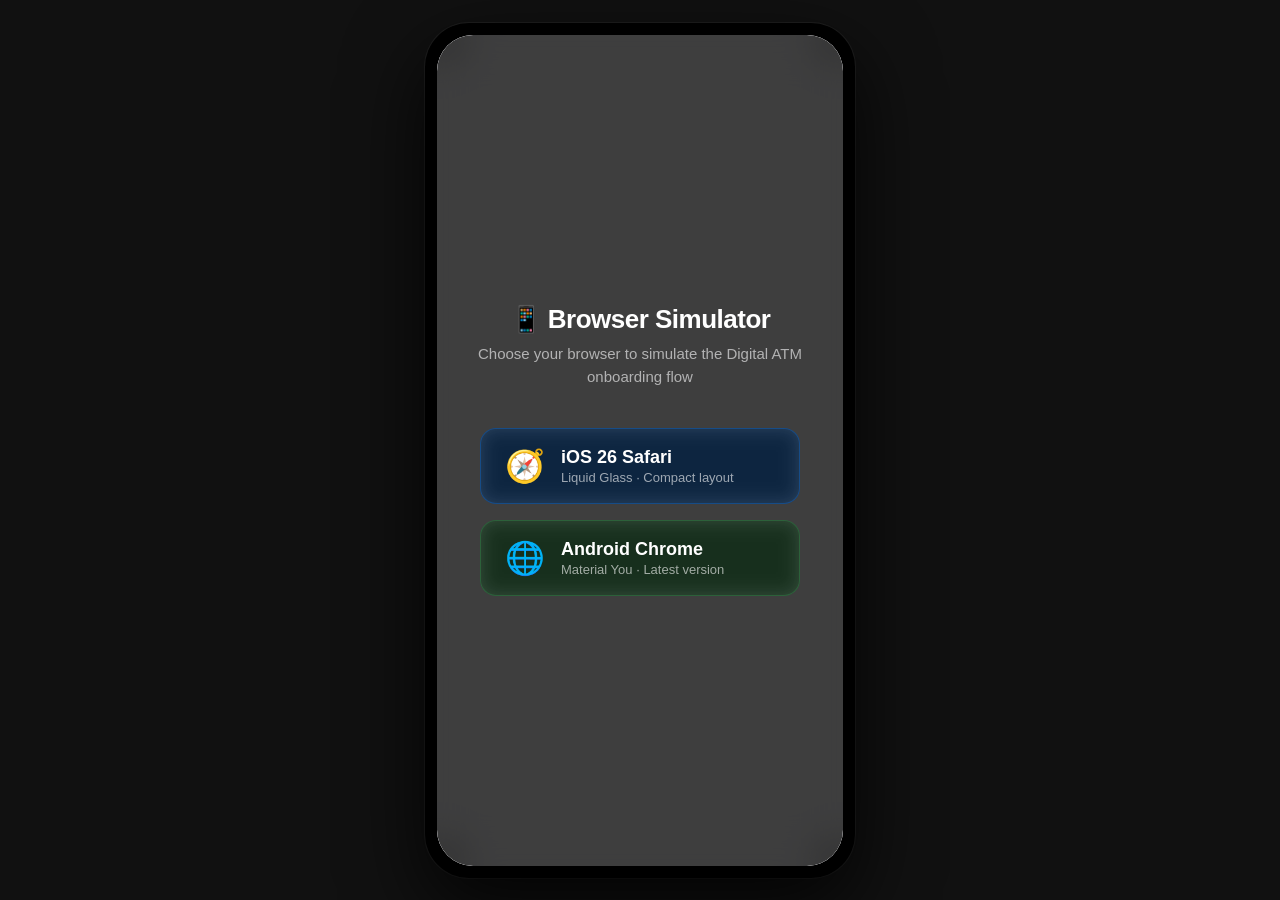
==== commit 624eb935: "Create index.html" ====
--- a/index.html
+++ b/index.html
@@ -1,183 +1,1053 @@
 <!DOCTYPE html>
 <html lang="en">
 <head>
-  <meta charset="UTF-8" />
-  <meta name="viewport" content="width=device-width, initial-scale=1.0, maximum-scale=1.0, user-scalable=no" />
-  <title>Safari</title>
-  <link rel="stylesheet" href="styles.css" />
+    <meta charset="UTF-8" />
+    <meta name="viewport" content="width=device-width, initial-scale=1.0, maximum-scale=1.0, user-scalable=no" />
+    <title>Digital ATM – Browser Simulator</title>
+
+    <!-- ============================================
+    STYLES
+    ============================================ -->
+    <style>
+        /* ----- RESET & BASE ----- */
+        * {
+            margin: 0;
+            padding: 0;
+            box-sizing: border-box;
+        }
+
+        body {
+            font-family: -apple-system, BlinkMacSystemFont, "Segoe UI", Roboto, Helvetica, Arial, sans-serif;
+            background: #111;
+            display: flex;
+            justify-content: center;
+            align-items: center;
+            min-height: 100vh;
+            margin: 0;
+            padding: 20px;
+        }
+
+        /* ----- SIMULATOR CONTAINER ----- */
+        .simulator-wrapper {
+            width: 100%;
+            max-width: 430px;
+            /* iPhone / Android phone width */
+            height: 932px;
+            /* iPhone 16 Pro-ish height */
+            max-height: 95vh;
+            background: #000;
+            border-radius: 44px;
+            padding: 12px;
+            box-shadow: 0 30px 80px rgba(0, 0, 0, 0.8), 0 0 0 1px rgba(255, 255, 255, 0.06);
+            position: relative;
+            overflow: hidden;
+        }
+
+        /* The actual phone screen */
+        .phone-screen {
+            width: 100%;
+            height: 100%;
+            border-radius: 36px;
+            overflow: hidden;
+            background: #f5f5f7;
+            position: relative;
+        }
+
+        /* ----- PLATFORM SELECTOR (overlay) ----- */
+        .platform-selector {
+            position: absolute;
+            inset: 0;
+            z-index: 100;
+            background: rgba(0, 0, 0, 0.75);
+            backdrop-filter: blur(20px);
+            -webkit-backdrop-filter: blur(20px);
+            display: flex;
+            flex-direction: column;
+            justify-content: center;
+            align-items: center;
+            padding: 40px 30px;
+            border-radius: 36px;
+            transition: opacity 0.5s ease, transform 0.5s ease;
+        }
+
+        .platform-selector.hidden {
+            opacity: 0;
+            pointer-events: none;
+            transform: scale(0.95);
+        }
+
+        .platform-selector h1 {
+            color: #fff;
+            font-size: 26px;
+            font-weight: 700;
+            margin-bottom: 8px;
+            letter-spacing: -0.5px;
+        }
+
+        .platform-selector .sub {
+            color: rgba(255, 255, 255, 0.6);
+            font-size: 15px;
+            margin-bottom: 40px;
+            text-align: center;
+            line-height: 1.5;
+        }
+
+        .platform-grid {
+            display: flex;
+            flex-direction: column;
+            gap: 16px;
+            width: 100%;
+            max-width: 320px;
+        }
+
+        .platform-btn {
+            display: flex;
+            align-items: center;
+            gap: 16px;
+            padding: 18px 24px;
+            border-radius: 16px;
+            border: none;
+            background: rgba(255, 255, 255, 0.08);
+            backdrop-filter: blur(10px);
+            -webkit-backdrop-filter: blur(10px);
+            color: #fff;
+            font-size: 18px;
+            font-weight: 600;
+            cursor: pointer;
+            transition: all 0.25s ease;
+            border: 1px solid rgba(255, 255, 255, 0.1);
+            width: 100%;
+            text-align: left;
+        }
+
+        .platform-btn:hover {
+            background: rgba(255, 255, 255, 0.15);
+            transform: scale(1.02);
+        }
+
+        .platform-btn:active {
+            transform: scale(0.97);
+        }
+
+        .platform-btn .icon {
+            font-size: 32px;
+            line-height: 1;
+        }
+
+        .platform-btn .label {
+            display: flex;
+            flex-direction: column;
+        }
+
+        .platform-btn .label small {
+            font-weight: 400;
+            font-size: 13px;
+            opacity: 0.6;
+            margin-top: 2px;
+        }
+
+        .platform-btn.ios {
+            background: rgba(0, 122, 255, 0.2);
+            border-color: rgba(0, 122, 255, 0.3);
+        }
+
+        .platform-btn.android {
+            background: rgba(52, 168, 83, 0.2);
+            border-color: rgba(52, 168, 83, 0.3);
+        }
+
+        /* ----- BROWSER CHROME CONTAINERS ----- */
+        .browser-container {
+            width: 100%;
+            height: 100%;
+            display: none;
+            flex-direction: column;
+            background: #fff;
+            position: relative;
+            border-radius: 36px;
+            overflow: hidden;
+        }
+
+        .browser-container.active {
+            display: flex;
+        }
+
+        /* ============================================
+        iOS 26 SAFARI – LIQUID GLASS DESIGN
+        ============================================ */
+        #safari-container {
+            background: #f5f5f7;
+        }
+
+        /* Safari Content Area (takes remaining space) */
+        .safari-content {
+            flex: 1;
+            overflow-y: auto;
+            background: #ffffff;
+            padding: 20px 16px 100px;
+            /* space for bottom toolbar */
+            scroll-behavior: smooth;
+        }
+
+        /* Safari Bottom Toolbar – Liquid Glass */
+        .safari-toolbar {
+            position: absolute;
+            bottom: 12px;
+            left: 12px;
+            right: 12px;
+            background: rgba(255, 255, 255, 0.72);
+            backdrop-filter: blur(30px) saturate(1.4);
+            -webkit-backdrop-filter: blur(30px) saturate(1.4);
+            border-radius: 34px;
+            padding: 8px 14px;
+            display: flex;
+            align-items: center;
+            justify-content: space-between;
+            box-shadow: 0 4px 20px rgba(0, 0, 0, 0.08), 0 0 0 0.5px rgba(0, 0, 0, 0.04);
+            border: 0.5px solid rgba(255, 255, 255, 0.5);
+            transition: all 0.3s cubic-bezier(0.25, 0.46, 0.45, 0.94);
+            height: 52px;
+            z-index: 10;
+        }
+
+        /* Collapsed state – smaller when scrolled */
+        .safari-toolbar.collapsed {
+            height: 38px;
+            padding: 4px 12px;
+            border-radius: 24px;
+            backdrop-filter: blur(40px) saturate(1.6);
+            -webkit-backdrop-filter: blur(40px) saturate(1.6);
+        }
+
+        .safari-toolbar .left-group,
+        .safari-toolbar .right-group {
+            display: flex;
+            align-items: center;
+            gap: 6px;
+        }
+
+        .safari-toolbar .url-pill {
+            flex: 1;
+            background: rgba(120, 120, 128, 0.12);
+            border-radius: 20px;
+            padding: 6px 14px;
+            font-size: 13px;
+            font-weight: 500;
+            color: #1c1c1e;
+            text-align: center;
+            white-space: nowrap;
+            overflow: hidden;
+            text-overflow: ellipsis;
+            min-width: 0;
+            border: 0.5px solid rgba(0, 0, 0, 0.04);
+            transition: all 0.3s ease;
+            letter-spacing: -0.2px;
+        }
+
+        .safari-toolbar.collapsed .url-pill {
+            font-size: 11px;
+            padding: 4px 12px;
+            background: rgba(120, 120, 128, 0.08);
+        }
+
+        .safari-toolbar .icon-btn {
+            background: none;
+            border: none;
+            width: 36px;
+            height: 36px;
+            border-radius: 50%;
+            display: flex;
+            align-items: center;
+            justify-content: center;
+            font-size: 18px;
+            color: #1c1c1e;
+            cursor: pointer;
+            transition: all 0.15s ease;
+            flex-shrink: 0;
+        }
+
+        .safari-toolbar .icon-btn:active {
+            background: rgba(0, 0, 0, 0.08);
+            transform: scale(0.92);
+        }
+
+        .safari-toolbar .icon-btn.more-btn {
+            font-weight: 700;
+            font-size: 20px;
+            letter-spacing: -1px;
+        }
+
+        .safari-toolbar .icon-btn.tabs-btn {
+            background: rgba(0, 122, 255, 0.10);
+            font-weight: 600;
+            font-size: 15px;
+            color: #007aff;
+            width: 32px;
+            height: 32px;
+            border-radius: 10px;
+        }
+
+        /* Safari status bar simulation */
+        .safari-status-bar {
+            display: flex;
+            justify-content: space-between;
+            padding: 8px 20px 4px;
+            font-size: 12px;
+            font-weight: 600;
+            color: #1c1c1e;
+            background: transparent;
+            position: relative;
+            z-index: 5;
+            letter-spacing: 0.3px;
+        }
+
+        /* ============================================
+        ANDROID CHROME – MATERIAL YOU
+        ============================================ */
+        #chrome-container {
+            background: #f8f9fa;
+        }
+
+        /* Chrome Top Bar */
+        .chrome-topbar {
+            background: #ffffff;
+            padding: 8px 12px 6px;
+            display: flex;
+            align-items: center;
+            gap: 8px;
+            border-bottom: 0.5px solid rgba(0, 0, 0, 0.06);
+            flex-shrink: 0;
+            position: relative;
+            z-index: 5;
+        }
+
+        .chrome-topbar .back-btn {
+            background: none;
+            border: none;
+            font-size: 22px;
+            color: #3c4043;
+            cursor: pointer;
+            padding: 4px;
+            display: flex;
+            align-items: center;
+            justify-content: center;
+            width: 36px;
+            height: 36px;
+            border-radius: 50%;
+            transition: background 0.15s;
+            flex-shrink: 0;
+        }
+
+        .chrome-topbar .back-btn:active {
+            background: rgba(0, 0, 0, 0.06);
+        }
+
+        .chrome-topbar .url-bar {
+            flex: 1;
+            background: #f1f3f4;
+            border-radius: 24px;
+            padding: 6px 16px;
+            font-size: 14px;
+            color: #1a1a1e;
+            display: flex;
+            align-items: center;
+            gap: 8px;
+            min-width: 0;
+            border: 0.5px solid transparent;
+            transition: border 0.2s;
+            height: 40px;
+        }
+
+        .chrome-topbar .url-bar .lock-icon {
+            font-size: 14px;
+            opacity: 0.6;
+            flex-shrink: 0;
+        }
+
+        .chrome-topbar .url-bar .url-text {
+            white-space: nowrap;
+            overflow: hidden;
+            text-overflow: ellipsis;
+            font-weight: 400;
+            letter-spacing: -0.2px;
+        }
+
+        .chrome-topbar .url-bar .url-text .domain {
+            font-weight: 500;
+        }
+
+        .chrome-topbar .menu-btn {
+            background: none;
+            border: none;
+            font-size: 22px;
+            color: #3c4043;
+            cursor: pointer;
+            padding: 4px;
+            width: 36px;
+            height: 36px;
+            border-radius: 50%;
+            display: flex;
+            align-items: center;
+            justify-content: center;
+            flex-shrink: 0;
+            transition: background 0.15s;
+        }
+
+        .chrome-topbar .menu-btn:active {
+            background: rgba(0, 0, 0, 0.06);
+        }
+
+        /* Chrome Content */
+        .chrome-content {
+            flex: 1;
+            overflow-y: auto;
+            background: #ffffff;
+            padding: 20px 16px 90px;
+            scroll-behavior: smooth;
+        }
+
+        /* Chrome Bottom Bar */
+        .chrome-bottombar {
+            position: absolute;
+            bottom: 0;
+            left: 0;
+            right: 0;
+            background: #ffffff;
+            border-top: 0.5px solid rgba(0, 0, 0, 0.06);
+            display: flex;
+            align-items: center;
+            justify-content: space-around;
+            padding: 6px 8px 10px;
+            flex-shrink: 0;
+            z-index: 10;
+        }
+
+        .chrome-bottombar .bottom-btn {
+            background: none;
+            border: none;
+            display: flex;
+            flex-direction: column;
+            align-items: center;
+            gap: 1px;
+            font-size: 10px;
+            color: #5f6368;
+            cursor: pointer;
+            padding: 4px 12px;
+            border-radius: 8px;
+            transition: background 0.15s;
+            font-weight: 500;
+        }
+
+        .chrome-bottombar .bottom-btn .icon {
+            font-size: 22px;
+            line-height: 1.2;
+        }
+
+        .chrome-bottombar .bottom-btn:active {
+            background: rgba(0, 0, 0, 0.04);
+        }
+
+        .chrome-bottombar .bottom-btn.active {
+            color: #1a73e8;
+        }
+
+        /* ============================================
+        SHARED CONTENT (Digital ATM screens)
+        ============================================ */
+        .step-content {
+            display: none;
+            animation: fadeIn 0.3s ease;
+        }
+
+        .step-content.active {
+            display: block;
+        }
+
+        @keyframes fadeIn {
+            0% {
+                opacity: 0;
+                transform: translateY(8px);
+            }
+            100% {
+                opacity: 1;
+                transform: translateY(0);
+            }
+        }
+
+        /* Simple content styling – will be expanded in later files */
+        .step-content h2 {
+            font-size: 22px;
+            font-weight: 700;
+            margin-bottom: 12px;
+            color: #1c1c1e;
+            letter-spacing: -0.3px;
+        }
+
+        .step-content p {
+            font-size: 15px;
+            line-height: 1.6;
+            color: #3a3a3c;
+            margin-bottom: 12px;
+        }
+
+        .step-content .btn-primary {
+            display: inline-block;
+            background: #007aff;
+            color: #fff;
+            padding: 14px 28px;
+            border-radius: 14px;
+            font-weight: 600;
+            font-size: 16px;
+            border: none;
+            cursor: pointer;
+            width: 100%;
+            text-align: center;
+            transition: all 0.2s;
+            margin-top: 8px;
+        }
+
+        .step-content .btn-primary:active {
+            transform: scale(0.97);
+            opacity: 0.8;
+        }
+
+        .step-content .step-indicator {
+            font-size: 13px;
+            color: #8e8e93;
+            margin-bottom: 16px;
+            font-weight: 500;
+        }
+
+        .step-content .product-card {
+            background: #f8f9fa;
+            border-radius: 16px;
+            padding: 16px;
+            margin: 16px 0;
+            border: 0.5px solid #e5e5ea;
+        }
+
+        .step-content .product-card .title {
+            font-weight: 600;
+            font-size: 15px;
+            color: #1c1c1e;
+        }
+
+        .step-content .product-card .sub {
+            font-size: 13px;
+            color: #6c6c70;
+            margin-top: 4px;
+        }
+
+        /* Navigation buttons at bottom of content */
+        .content-nav {
+            display: flex;
+            gap: 12px;
+            margin-top: 24px;
+            padding-bottom: 8px;
+        }
+
+        .content-nav button {
+            flex: 1;
+            padding: 12px;
+            border-radius: 12px;
+            border: none;
+            font-weight: 600;
+            font-size: 15px;
+            cursor: pointer;
+            transition: all 0.2s;
+        }
+
+        .content-nav .btn-back {
+            background: #e5e5ea;
+            color: #1c1c1e;
+        }
+
+        .content-nav .btn-back:active {
+            background: #d1d1d6;
+        }
+
+        .content-nav .btn-next {
+            background: #007aff;
+            color: #fff;
+        }
+
+        .content-nav .btn-next:active {
+            opacity: 0.8;
+            transform: scale(0.97);
+        }
+
+        /* Customer type toggle */
+        .customer-toggle {
+            display: flex;
+            gap: 8px;
+            margin-bottom: 16px;
+            background: #f1f1f4;
+            border-radius: 12px;
+            padding: 4px;
+        }
+
+        .customer-toggle button {
+            flex: 1;
+            padding: 10px 12px;
+            border: none;
+            border-radius: 10px;
+            font-weight: 600;
+            font-size: 14px;
+            cursor: pointer;
+            transition: all 0.25s;
+            background: transparent;
+            color: #6c6c70;
+        }
+
+        .customer-toggle button.active {
+            background: #ffffff;
+            color: #1c1c1e;
+            box-shadow: 0 2px 8px rgba(0, 0, 0, 0.06);
+        }
+
+        .customer-toggle button:active {
+            transform: scale(0.96);
+        }
+
+        /* Scrollbar styling */
+        .safari-content::-webkit-scrollbar,
+        .chrome-content::-webkit-scrollbar {
+            width: 3px;
+        }
+
+        .safari-content::-webkit-scrollbar-thumb,
+        .chrome-content::-webkit-scrollbar-thumb {
+            background: rgba(0, 0, 0, 0.15);
+            border-radius: 10px;
+        }
+
+        /* ============================================
+        RESPONSIVE
+        ============================================ */
+        @media (max-width: 480px) {
+            .simulator-wrapper {
+                border-radius: 0;
+                padding: 0;
+                max-height: 100vh;
+                height: 100vh;
+            }
+            .phone-screen {
+                border-radius: 0;
+            }
+            .platform-selector {
+                border-radius: 0;
+            }
+            .browser-container {
+                border-radius: 0;
+            }
+            body {
+                padding: 0;
+            }
+        }
+
+        @media (max-height: 700px) {
+            .simulator-wrapper {
+                height: 100vh;
+                max-height: 100vh;
+                border-radius: 0;
+                padding: 0;
+            }
+            .phone-screen {
+                border-radius: 0;
+            }
+            .platform-selector {
+                border-radius: 0;
+            }
+            .browser-container {
+                border-radius: 0;
+            }
+            body {
+                padding: 0;
+            }
+        }
+    </style>
 </head>
+
 <body>
 
-  <!-- ══ STATUS BAR ══ -->
-  <div class="status-bar">
-    <div class="status-time" id="statusTime">10:31</div>
-    <div class="status-icons">
-      <div class="signal-bars">
-        <span class="bar b1"></span><span class="bar b2"></span>
-        <span class="bar b3"></span><span class="bar b4"></span>
-      </div>
-      <svg class="wifi-icon" viewBox="0 0 24 18" fill="currentColor">
-        <path d="M12 14.5a1.5 1.5 0 110 3 1.5 1.5 0 010-3zm0-4a5.5 5.5 0 014.95 3.08l-1.6 1.6A3.5 3.5 0 0012 13a3.5 3.5 0 00-3.35 2.18l-1.6-1.6A5.5 5.5 0 0112 10.5zm0-4a9.5 9.5 0 018.07 4.5l-1.6 1.6A7.5 7.5 0 0012 9a7.5 7.5 0 00-6.47 3.6l-1.6-1.6A9.5 9.5 0 0112 6.5zm0-4C15.87 2.5 19.36 4.1 21.8 6.7l-1.6 1.6A11.47 11.47 0 0012 4.5a11.47 11.47 0 00-8.2 3.8L2.2 6.7A13.47 13.47 0 0112 2.5z"/>
-      </svg>
-      <div class="battery-icon">
-        <div class="battery-body"><div class="battery-fill"></div></div>
-        <div class="battery-nub"></div>
-      </div>
-    </div>
-  </div>
-
-  <!-- ══ PROGRESS BAR ══ -->
-  <div class="progress-bar"><div class="progress-fill" id="progressFill"></div></div>
-
-  <!-- ══ CONTENT IFRAME ══ -->
-  <div class="browser-viewport" id="browserViewport">
-    <iframe class="page-frame" id="pageFrame" src="pages/home.html" frameborder="0"
-      sandbox="allow-same-origin allow-scripts allow-forms"></iframe>
-    <div class="transition-overlay" id="transitionOverlay"></div>
-  </div>
-
-  <!-- ══ BOTTOM CHROME ══ -->
-  <div class="bottom-chrome" id="bottomChrome">
-
-    <!-- URL bar row -->
-    <div class="url-bar-wrap" id="urlBarWrap">
-      <div class="url-bar" id="urlBar" onclick="activateUrl()">
-        <div class="url-bar-inner" id="urlBarInner">
-          <svg class="url-lock" viewBox="0 0 12 14" fill="currentColor">
-            <path d="M10 6V4.5a4 4 0 00-8 0V6H1v8h10V6h-1zM4 4.5a2 2 0 014 0V6H4V4.5z"/>
-          </svg>
-          <span class="url-text" id="urlText">google.com</span>
-        </div>
-        <button class="url-reload-btn" id="urlReloadBtn" onclick="reloadPage(event)">
-          <svg viewBox="0 0 24 24" fill="none" stroke="currentColor" stroke-width="2.5" stroke-linecap="round" stroke-linejoin="round">
-            <path d="M23 4v6h-6"/><path d="M1 20v-6h6"/>
-            <path d="M3.51 9a9 9 0 0114.85-3.36L23 10M1 14l4.64 4.36A9 9 0 0020.49 15"/>
-          </svg>
-        </button>
-      </div>
-
-      <!-- Expanded URL input -->
-      <div class="url-input-wrap" id="urlInputWrap">
-        <div class="url-input-bar">
-          <svg class="url-search-icon" viewBox="0 0 24 24" fill="none" stroke="currentColor" stroke-width="2.5" stroke-linecap="round">
-            <circle cx="11" cy="11" r="8"/><path d="m21 21-4.35-4.35"/>
-          </svg>
-          <input type="text" id="urlInput" class="url-input"
-            placeholder="Search or enter website name"
-            autocomplete="off" autocorrect="off" autocapitalize="off" spellcheck="false"
-            onkeydown="handleKey(event)"
-            oninput="handleInput(this.value)" />
-          <button class="url-clear-btn" id="urlClearBtn" onclick="clearUrl()">
-            <svg viewBox="0 0 24 24" fill="currentColor"><circle cx="12" cy="12" r="10" opacity=".3"/><path d="M15 9l-6 6M9 9l6 6" fill="none" stroke="currentColor" stroke-width="2" stroke-linecap="round"/></svg>
-          </button>
-        </div>
-        <button class="url-cancel-btn" onclick="deactivateUrl()">Cancel</button>
-      </div>
-    </div>
-
-    <!-- Toolbar row -->
-    <div class="toolbar" id="toolbar">
-      <button class="tb-btn" id="backBtn" onclick="goBack()">
-        <svg viewBox="0 0 24 24" fill="none" stroke="currentColor" stroke-width="2.5" stroke-linecap="round" stroke-linejoin="round"><path d="M15 18l-6-6 6-6"/></svg>
-      </button>
-      <button class="tb-btn" id="fwdBtn" onclick="goForward()">
-        <svg viewBox="0 0 24 24" fill="none" stroke="currentColor" stroke-width="2.5" stroke-linecap="round" stroke-linejoin="round"><path d="M9 18l6-6-6-6"/></svg>
-      </button>
-      <button class="tb-btn" onclick="showShare()">
-        <svg viewBox="0 0 24 24" fill="none" stroke="currentColor" stroke-width="2.5" stroke-linecap="round" stroke-linejoin="round">
-          <path d="M4 12v8a2 2 0 002 2h12a2 2 0 002-2v-8M16 6l-4-4-4 4M12 2v13"/>
-        </svg>
-      </button>
-      <button class="tb-btn" onclick="showBookmarks()">
-        <svg viewBox="0 0 24 24" fill="none" stroke="currentColor" stroke-width="2.5" stroke-linecap="round" stroke-linejoin="round">
-          <path d="M19 21l-7-5-7 5V5a2 2 0 012-2h10a2 2 0 012 2z"/>
-        </svg>
-      </button>
-      <button class="tb-btn tabs-btn" onclick="showTabs()">
-        <div class="tabs-box"><span class="tabs-num" id="tabsNum">1</span></div>
-      </button>
-    </div>
-  </div>
-
-  <!-- ══ SUGGESTIONS DROPDOWN ══ -->
-  <div class="suggestions-drop" id="suggestionsDrop"></div>
-
-  <!-- ══ TAB VIEW ══ -->
-  <div class="tab-view" id="tabView">
-    <div class="tab-view-bg" id="tabViewBg"></div>
-
-    <!-- Tab cards area -->
-    <div class="tab-cards-scroll" id="tabCardsScroll"></div>
-
-    <!-- Bottom bar of tab view -->
-    <div class="tab-view-bottom">
-      <button class="tv-new-btn" onclick="newTab()">
-        <svg viewBox="0 0 24 24" fill="none" stroke="currentColor" stroke-width="2.5" stroke-linecap="round"><path d="M12 5v14M5 12h14"/></svg>
-      </button>
-      <div class="tv-tab-label">
-        <button class="tv-private">Private</button>
-        <button class="tv-tab-count" id="tvTabCount">1 Tab</button>
-      </div>
-      <button class="tv-done-btn" onclick="hideTabs()">Done</button>
-    </div>
-  </div>
-
-  <!-- ══ SHARE SHEET ══ -->
-  <div class="sheet-backdrop" id="shareBackdrop" onclick="hideShare()"></div>
-  <div class="share-sheet" id="shareSheet">
-    <div class="sheet-handle"></div>
-    <div class="share-preview">
-      <div class="share-prev-icon">
-        <svg viewBox="0 0 24 24" fill="none" stroke="currentColor" stroke-width="1.8" stroke-linecap="round"><circle cx="12" cy="12" r="10"/><path d="M2 12h20M12 2a15.3 15.3 0 010 20M12 2a15.3 15.3 0 000 20"/></svg>
-      </div>
-      <div>
-        <div class="share-prev-title" id="sharePrevTitle">Google</div>
-        <div class="share-prev-url" id="sharePrevUrl">google.com</div>
-      </div>
-    </div>
-    <div class="share-icons-row">
-      <div class="share-icon-item" onclick="hideShare()"><div class="share-icon-circle">📋</div><span>Copy</span></div>
-      <div class="share-icon-item" onclick="hideShare()"><div class="share-icon-circle">💬</div><span>Message</span></div>
-      <div class="share-icon-item" onclick="hideShare()"><div class="share-icon-circle">✉️</div><span>Mail</span></div>
-      <div class="share-icon-item" onclick="hideShare()"><div class="share-icon-circle">📌</div><span>Remind Me</span></div>
-      <div class="share-icon-item" onclick="hideShare()"><div class="share-icon-circle">📖</div><span>Reading List</span></div>
-    </div>
-    <div class="share-list-group">
-      <div class="share-list-row" onclick="hideShare()">Add Bookmark</div>
-      <div class="share-list-row" onclick="hideShare()">Add to Favorites</div>
-      <div class="share-list-row" onclick="hideShare()">Find on Page</div>
-      <div class="share-list-row" onclick="hideShare()">Add to Home Screen</div>
-    </div>
-  </div>
-
-  <!-- ══ BOOKMARKS SHEET ══ -->
-  <div class="sheet-backdrop" id="bkBackdrop" onclick="hideBookmarks()"></div>
-  <div class="bk-sheet" id="bkSheet">
-    <div class="sheet-handle"></div>
-    <div class="bk-header">
-      <span class="bk-title">Bookmarks</span>
-      <button class="bk-done" onclick="hideBookmarks()">Done</button>
-    </div>
-    <div class="bk-seg">
-      <button class="bk-seg-btn active" onclick="bkSeg(this,'bk')">
-        <svg viewBox="0 0 24 24" fill="none" stroke="currentColor" stroke-width="2" stroke-linecap="round"><path d="M19 21l-7-5-7 5V5a2 2 0 012-2h10a2 2 0 012 2z"/></svg>
-      </button>
-      <button class="bk-seg-btn" onclick="bkSeg(this,'rl')">
-        <svg viewBox="0 0 24 24" fill="none" stroke="currentColor" stroke-width="2" stroke-linecap="round"><path d="M2 3h6a4 4 0 014 4v14a3 3 0 00-3-3H2zM22 3h-6a4 4 0 00-4 4v14a3 3 0 013-3h7z"/></svg>
-      </button>
-      <button class="bk-seg-btn" onclick="bkSeg(this,'hist')">
-        <svg viewBox="0 0 24 24" fill="none" stroke="currentColor" stroke-width="2" stroke-linecap="round"><circle cx="12" cy="12" r="10"/><polyline points="12 6 12 12 16 14"/></svg>
-      </button>
-    </div>
-    <div class="bk-list" id="bkList"></div>
-  </div>
-
-  <!-- ══ DARK MODE TOGGLE ══ -->
-  <button class="dark-toggle" id="darkToggle" onclick="toggleDark()" title="Toggle dark mode">
-    <svg id="moonIcon" viewBox="0 0 24 24" fill="none" stroke="currentColor" stroke-width="2" stroke-linecap="round"><path d="M21 12.79A9 9 0 1111.21 3 7 7 0 0021 12.79z"/></svg>
-    <svg id="sunIcon" viewBox="0 0 24 24" fill="none" stroke="currentColor" stroke-width="2" stroke-linecap="round" style="display:none"><circle cx="12" cy="12" r="5"/><line x1="12" y1="1" x2="12" y2="3"/><line x1="12" y1="21" x2="12" y2="23"/><line x1="4.22" y1="4.22" x2="5.64" y2="5.64"/><line x1="18.36" y1="18.36" x2="19.78" y2="19.78"/><line x1="1" y1="12" x2="3" y2="12"/><line x1="21" y1="12" x2="23" y2="12"/><line x1="4.22" y1="19.78" x2="5.64" y2="18.36"/><line x1="18.36" y1="5.64" x2="19.78" y2="4.22"/></svg>
-  </button>
-
-  <script src="app.js"></script>
+    <!-- ============================================
+    SIMULATOR WRAPPER
+    ============================================ -->
+    <div class="simulator-wrapper">
+        <div class="phone-screen">
+
+            <!-- ==========================================
+            PLATFORM SELECTOR
+            ========================================== -->
+            <div class="platform-selector" id="platformSelector">
+                <h1>📱 Browser Simulator</h1>
+                <p class="sub">Choose your browser to simulate the Digital ATM onboarding flow</p>
+                <div class="platform-grid">
+                    <button class="platform-btn ios" data-platform="safari">
+                        <span class="icon">🧭</span>
+                        <span class="label">
+                            iOS 26 Safari
+                            <small>Liquid Glass · Compact layout</small>
+                        </span>
+                    </button>
+                    <button class="platform-btn android" data-platform="chrome">
+                        <span class="icon">🌐</span>
+                        <span class="label">
+                            Android Chrome
+                            <small>Material You · Latest version</small>
+                        </span>
+                    </button>
+                </div>
+            </div>
+
+            <!-- ==========================================
+            iOS 26 SAFARI
+            ========================================== -->
+            <div class="browser-container" id="safari-container">
+                <!-- Status Bar -->
+                <div class="safari-status-bar">
+                    <span>9:41</span>
+                    <span>📶 🔋</span>
+                </div>
+
+                <!-- Content -->
+                <div class="safari-content" id="safariContent">
+                    <!-- Step content will be injected here by JS -->
+                    <div id="safariStepContainer"></div>
+                </div>
+
+                <!-- Bottom Toolbar – Liquid Glass -->
+                <div class="safari-toolbar" id="safariToolbar">
+                    <div class="left-group">
+                        <button class="icon-btn" id="safariBackBtn" aria-label="Back">◀</button>
+                    </div>
+                    <div class="url-pill" id="safariUrl">digitalatm.com</div>
+                    <div class="right-group">
+                        <button class="icon-btn more-btn" aria-label="More">•••</button>
+                        <button class="icon-btn tabs-btn" id="safariTabsBtn" aria-label="Tabs">0</button>
+                    </div>
+                </div>
+            </div>
+
+            <!-- ==========================================
+            ANDROID CHROME
+            ========================================== -->
+            <div class="browser-container" id="chrome-container">
+                <!-- Top Bar -->
+                <div class="chrome-topbar">
+                    <button class="back-btn" id="chromeBackBtn">‹</button>
+                    <div class="url-bar">
+                        <span class="lock-icon">🔒</span>
+                        <span class="url-text" id="chromeUrl">
+                            <span class="domain">digitalatm</span>.com
+                        </span>
+                    </div>
+                    <button class="menu-btn" id="chromeMenuBtn">⋮</button>
+                </div>
+
+                <!-- Content -->
+                <div class="chrome-content" id="chromeContent">
+                    <div id="chromeStepContainer"></div>
+                </div>
+
+                <!-- Bottom Bar -->
+                <div class="chrome-bottombar">
+                    <button class="bottom-btn" id="chromeHomeBtn">
+                        <span class="icon">🏠</span>
+                        Home
+                    </button>
+                    <button class="bottom-btn" id="chromeNewTabBtn">
+                        <span class="icon">➕</span>
+                        New tab
+                    </button>
+                    <button class="bottom-btn active" id="chromeTabsBtn">
+                        <span class="icon">🔲</span>
+                        <span id="chromeTabCount">0</span>
+                    </button>
+                    <button class="bottom-btn" id="chromeMoreBtn">
+                        <span class="icon">⋮</span>
+                        More
+                    </button>
+                </div>
+            </div>
+
+        </div><!-- /phone-screen -->
+    </div><!-- /simulator-wrapper -->
+
+    <!-- ============================================
+    JAVASCRIPT
+    ============================================ -->
+    <script>
+        (function() {
+            'use strict';
+
+            // ----- STATE -----
+            const state = {
+                platform: null, // 'safari' | 'chrome' | null
+                customerType: 'core', // 'core' | 'vip'
+                currentStep: 0,
+                totalSteps: 15, // will be updated from data
+                tabCount: 3,
+            };
+
+            // ----- DOM REFS -----
+            const platformSelector = document.getElementById('platformSelector');
+            const safariContainer = document.getElementById('safari-container');
+            const chromeContainer = document.getElementById('chrome-container');
+            const safariContent = document.getElementById('safariContent');
+            const chromeContent = document.getElementById('chromeContent');
+            const safariStepContainer = document.getElementById('safariStepContainer');
+            const chromeStepContainer = document.getElementById('chromeStepContainer');
+            const safariUrl = document.getElementById('safariUrl');
+            const chromeUrl = document.getElementById('chromeUrl');
+            const safariToolbar = document.getElementById('safariToolbar');
+            const safariTabsBtn = document.getElementById('safariTabsBtn');
+            const chromeTabCount = document.getElementById('chromeTabCount');
+
+            // ----- MOCK DATA (will be replaced with full data.js later) -----
+            const steps = {
+                core: [
+                    { title: 'Congratulations On Getting In', body: 'You made a great decision. Let\'s build your first one together, right now.' },
+                    { title: 'Your First Piece Of Property', body: 'Right now, you\'re making a great decision. You already thought of something you own and love.' },
+                    { title: 'Put Up The Thing You Love', body: 'Now we put up that thing on your countertop, the one you already own and love.' },
+                    { title: 'Building Your Site', body: 'Nice work. We\'re pulling the details from Amazon for you right now.' },
+                    { title: 'Make Sure This Is The One', body: 'We pulled it in for you from the product\'s Amazon link. Does this look right?' },
+                    { title: 'Say Why You Love It', body: 'This is the move: you recommend it, someone buys it, and Amazon pays you.' },
+                    { title: 'AI Helper', body: 'Tell us about this product. All three are optional.' },
+                    { title: 'Preview', body: 'Here\'s your preview. This is what people will see.' },
+                    { title: 'Name Your Digital ATM', body: 'This is the fun part. Don\'t overthink it, you can change it anytime.' },
+                    { title: 'One Product Is The Win', body: 'You did it. You\'ve got everything you need to go live.' },
+                    { title: 'Claim Your Address', body: 'This is the real address on the internet that points to your site.' },
+                    { title: 'Go Live', body: 'Everything\'s ready, and it\'s all yours. Tap the button to make your site real.' },
+                    { title: 'Look At What You Built', body: 'Stop and take this in. This is yours, and it\'s live.' },
+                    { title: 'Bookmark This Page', body: 'One more thing, and you\'re set. Bookmark this Digital ATM page.' },
+                    { title: 'Your Real Estate Is Live', body: 'You did the hard part today. You own a site now, with your first product on it.' }
+                ],
+                vip: [
+                    { title: '🎯 Done-With-You · Priority', body: 'You went all in, and it shows. You\'re on the Done-With-You track now.' },
+                    { title: 'Claim Your Done-With-You Setup Call', body: 'We\'ve done about 95% of the heavy lifting for you.' },
+                    { title: 'Put Up The Thing You Love', body: 'Now we put up that thing on your countertop, the one you already own and love.' },
+                    { title: 'Make Sure This Is The One', body: 'We pulled it in for you from the product\'s Amazon link.' },
+                    { title: 'Say Why You Love It', body: 'This is the move: you recommend it, someone buys it, and Amazon pays you.' },
+                    { title: 'AI Helper', body: 'Tell us about this product. All three are optional.' },
+                    { title: 'Preview', body: 'Here\'s your preview. This is what people will see.' },
+                    { title: 'Name Your Digital ATM', body: 'This is the fun part. Don\'t overthink it, you can change it anytime.' },
+                    { title: 'One Product Is The Win', body: 'You did it. You\'ve got everything you need to go live.' },
+                    { title: 'Claim Your Address', body: 'This is the real address on the internet that points to your site.' },
+                    { title: 'Go Live', body: 'Everything\'s ready, and it\'s all yours.' },
+                    { title: 'Look At What You Built', body: 'Stop and take this in. This is yours, and it\'s live.' }
+                ]
+            };
+
+            // ----- RENDER STEP -----
+            function renderStep() {
+                const stepsArray = state.customerType === 'core' ? steps.core : steps.vip;
+                state.totalSteps = stepsArray.length;
+                const step = stepsArray[state.currentStep] || stepsArray[0];
+
+                // Update tab count display
+                safariTabsBtn.textContent = state.tabCount;
+                chromeTabCount.textContent = state.tabCount;
+
+                // Update URL
+                const urlText = `digitalatm.com/step-${state.currentStep + 1}`;
+                safariUrl.textContent = urlText;
+                const domainMatch = urlText.match(/^([^.]+)/);
+                chromeUrl.innerHTML = domainMatch ?
+                    `<span class="domain">${domainMatch[1]}</span>.com/step-${state.currentStep + 1}` :
+                    urlText;
+
+                // Build HTML
+                const stepNumber = state.currentStep + 1;
+                const total = state.totalSteps;
+                const customerLabel = state.customerType === 'core' ? 'Core Standard' : 'VIP Speedrun';
+
+                const html = `
+                    <div class="step-content active">
+                        <div class="step-indicator">
+                            ${customerLabel} · Step ${stepNumber} of ${total}
+                        </div>
+                        <h2>${step.title}</h2>
+                        <p>${step.body}</p>
+
+                        <div class="product-card">
+                            <div class="title">📦 JBL Go 3 - Portable Mini Bluetooth Speaker</div>
+                            <div class="sub">${state.customerType === 'core' ? 'JBL' : 'Owala FreeSip Sway'}</div>
+                        </div>
+
+                        <div class="content-nav">
+                            <button class="btn-back" id="stepBackBtn">← Back</button>
+                            <button class="btn-next" id="stepNextBtn">
+                                ${state.currentStep === total - 1 ? '✅ Done' : 'Next →'}
+                            </button>
+                        </div>
+                    </div>
+                `;
+
+                // Inject into both containers
+                safariStepContainer.innerHTML = html;
+                chromeStepContainer.innerHTML = html;
+
+                // Re-bind step navigation
+                document.getElementById('stepBackBtn')?.addEventListener('click', function(e) {
+                    e.stopPropagation();
+                    if (state.currentStep > 0) {
+                        state.currentStep--;
+                        renderStep();
+                        scrollToTop();
+                    }
+                });
+
+                document.getElementById('stepNextBtn')?.addEventListener('click', function(e) {
+                    e.stopPropagation();
+                    if (state.currentStep < state.totalSteps - 1) {
+                        state.currentStep++;
+                        renderStep();
+                        scrollToTop();
+                    }
+                });
+
+                // Update toolbar collapse state based on scroll
+                updateToolbarCollapse();
+            }
+
+            // ----- TOOLBAR COLLAPSE (Safari) -----
+            function updateToolbarCollapse() {
+                const content = state.platform === 'safari' ? safariContent : chromeContent;
+                const isScrolled = content.scrollTop > 20;
+                if (state.platform === 'safari') {
+                    safariToolbar.classList.toggle('collapsed', isScrolled);
+                }
+            }
+
+            function scrollToTop() {
+                const content = state.platform === 'safari' ? safariContent : chromeContent;
+                content.scrollTop = 0;
+                updateToolbarCollapse();
+            }
+
+            // ----- SWITCH PLATFORM -----
+            function switchPlatform(platform) {
+                state.platform = platform;
+
+                // Hide selector
+                platformSelector.classList.add('hidden');
+
+                // Hide all containers
+                safariContainer.classList.remove('active');
+                chromeContainer.classList.remove('active');
+
+                // Show selected
+                if (platform === 'safari') {
+                    safariContainer.classList.add('active');
+                } else if (platform === 'chrome') {
+                    chromeContainer.classList.add('active');
+                }
+
+                // Reset step to 0
+                state.currentStep = 0;
+                renderStep();
+
+                // Attach scroll listeners for toolbar collapse
+                const content = platform === 'safari' ? safariContent : chromeContent;
+                content.addEventListener('scroll', updateToolbarCollapse);
+            }
+
+            // ----- CUSTOMER TYPE TOGGLE (to be exposed) -----
+            window.setCustomerType = function(type) {
+                if (type === 'core' || type === 'vip') {
+                    state.customerType = type;
+                    state.currentStep = 0;
+                    renderStep();
+                    scrollToTop();
+                }
+            };
+
+            // ----- PLATFORM SELECTOR EVENTS -----
+            document.querySelectorAll('.platform-btn').forEach(function(btn) {
+                btn.addEventListener('click', function() {
+                    const platform = this.dataset.platform;
+                    switchPlatform(platform);
+                });
+            });
+
+            // ----- SAFARI BROWSER CONTROLS -----
+            document.getElementById('safariBackBtn')?.addEventListener('click', function() {
+                if (state.currentStep > 0) {
+                    state.currentStep--;
+                    renderStep();
+                    scrollToTop();
+                }
+            });
+
+            document.getElementById('safariTabsBtn')?.addEventListener('click', function() {
+                state.tabCount = Math.min(state.tabCount + 1, 99);
+                renderStep();
+            });
+
+            // ----- CHROME BROWSER CONTROLS -----
+            document.getElementById('chromeBackBtn')?.addEventListener('click', function() {
+                if (state.currentStep > 0) {
+                    state.currentStep--;
+                    renderStep();
+                    scrollToTop();
+                }
+            });
+
+            document.getElementById('chromeTabsBtn')?.addEventListener('click', function() {
+                state.tabCount = Math.min(state.tabCount + 1, 99);
+                renderStep();
+            });
+
+            document.getElementById('chromeHomeBtn')?.addEventListener('click', function() {
+                state.currentStep = 0;
+                renderStep();
+                scrollToTop();
+            });
+
+            document.getElementById('chromeNewTabBtn')?.addEventListener('click', function() {
+                state.tabCount = Math.min(state.tabCount + 1, 99);
+                renderStep();
+            });
+
+            document.getElementById('chromeMenuBtn')?.addEventListener('click', function() {
+                alert('Chrome menu opened (simulated)');
+            });
+
+            document.getElementById('chromeMoreBtn')?.addEventListener('click', function() {
+                alert('Chrome more options (simulated)');
+            });
+
+            // ----- KEYBOARD SHORTCUTS (for testing) -----
+            document.addEventListener('keydown', function(e) {
+                if (e.key === 'ArrowRight' || e.key === 'ArrowDown') {
+                    if (state.currentStep < state.totalSteps - 1) {
+                        state.currentStep++;
+                        renderStep();
+                        scrollToTop();
+                    }
+                } else if (e.key === 'ArrowLeft' || e.key === 'ArrowUp') {
+                    if (state.currentStep > 0) {
+                        state.currentStep--;
+                        renderStep();
+                        scrollToTop();
+                    }
+                }
+            });
+
+            // ----- INIT -----
+            // Start with platform selector visible, no browser active
+            platformSelector.classList.remove('hidden');
+            safariContainer.classList.remove('active');
+            chromeContainer.classList.remove('active');
+
+            console.log('📱 Digital ATM Browser Simulator loaded.');
+            console.log('💡 Select a platform to begin.');
+            console.log('🔄 Use Arrow keys (← →) to navigate steps.');
+            console.log('👤 Switch customer type: window.setCustomerType("core"|"vip")');
+
+        })();
+    </script>
+
 </body>
 </html>
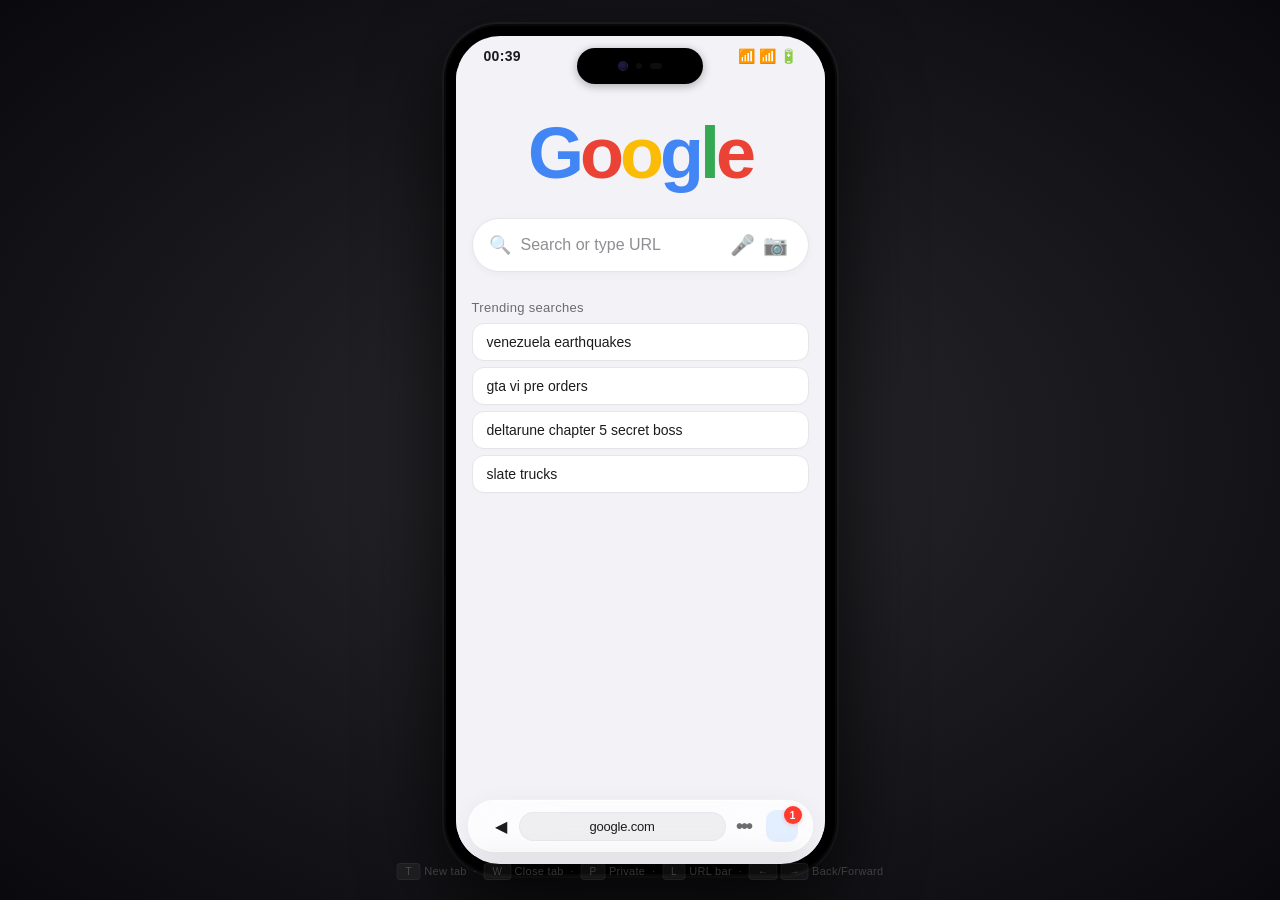
==== commit e6038c36: "Update index.html" ====
--- a/index.html
+++ b/index.html
@@ -3,1051 +3,229 @@
 <head>
     <meta charset="UTF-8" />
     <meta name="viewport" content="width=device-width, initial-scale=1.0, maximum-scale=1.0, user-scalable=no" />
-    <title>Digital ATM – Browser Simulator</title>
-
-    <!-- ============================================
-    STYLES
-    ============================================ -->
-    <style>
-        /* ----- RESET & BASE ----- */
-        * {
-            margin: 0;
-            padding: 0;
-            box-sizing: border-box;
-        }
-
-        body {
-            font-family: -apple-system, BlinkMacSystemFont, "Segoe UI", Roboto, Helvetica, Arial, sans-serif;
-            background: #111;
-            display: flex;
-            justify-content: center;
-            align-items: center;
-            min-height: 100vh;
-            margin: 0;
-            padding: 20px;
-        }
-
-        /* ----- SIMULATOR CONTAINER ----- */
-        .simulator-wrapper {
-            width: 100%;
-            max-width: 430px;
-            /* iPhone / Android phone width */
-            height: 932px;
-            /* iPhone 16 Pro-ish height */
-            max-height: 95vh;
-            background: #000;
-            border-radius: 44px;
-            padding: 12px;
-            box-shadow: 0 30px 80px rgba(0, 0, 0, 0.8), 0 0 0 1px rgba(255, 255, 255, 0.06);
-            position: relative;
-            overflow: hidden;
-        }
-
-        /* The actual phone screen */
-        .phone-screen {
-            width: 100%;
-            height: 100%;
-            border-radius: 36px;
-            overflow: hidden;
-            background: #f5f5f7;
-            position: relative;
-        }
-
-        /* ----- PLATFORM SELECTOR (overlay) ----- */
-        .platform-selector {
-            position: absolute;
-            inset: 0;
-            z-index: 100;
-            background: rgba(0, 0, 0, 0.75);
-            backdrop-filter: blur(20px);
-            -webkit-backdrop-filter: blur(20px);
-            display: flex;
-            flex-direction: column;
-            justify-content: center;
-            align-items: center;
-            padding: 40px 30px;
-            border-radius: 36px;
-            transition: opacity 0.5s ease, transform 0.5s ease;
-        }
-
-        .platform-selector.hidden {
-            opacity: 0;
-            pointer-events: none;
-            transform: scale(0.95);
-        }
-
-        .platform-selector h1 {
-            color: #fff;
-            font-size: 26px;
-            font-weight: 700;
-            margin-bottom: 8px;
-            letter-spacing: -0.5px;
-        }
-
-        .platform-selector .sub {
-            color: rgba(255, 255, 255, 0.6);
-            font-size: 15px;
-            margin-bottom: 40px;
-            text-align: center;
-            line-height: 1.5;
-        }
-
-        .platform-grid {
-            display: flex;
-            flex-direction: column;
-            gap: 16px;
-            width: 100%;
-            max-width: 320px;
-        }
-
-        .platform-btn {
-            display: flex;
-            align-items: center;
-            gap: 16px;
-            padding: 18px 24px;
-            border-radius: 16px;
-            border: none;
-            background: rgba(255, 255, 255, 0.08);
-            backdrop-filter: blur(10px);
-            -webkit-backdrop-filter: blur(10px);
-            color: #fff;
-            font-size: 18px;
-            font-weight: 600;
-            cursor: pointer;
-            transition: all 0.25s ease;
-            border: 1px solid rgba(255, 255, 255, 0.1);
-            width: 100%;
-            text-align: left;
-        }
-
-        .platform-btn:hover {
-            background: rgba(255, 255, 255, 0.15);
-            transform: scale(1.02);
-        }
-
-        .platform-btn:active {
-            transform: scale(0.97);
-        }
-
-        .platform-btn .icon {
-            font-size: 32px;
-            line-height: 1;
-        }
-
-        .platform-btn .label {
-            display: flex;
-            flex-direction: column;
-        }
-
-        .platform-btn .label small {
-            font-weight: 400;
-            font-size: 13px;
-            opacity: 0.6;
-            margin-top: 2px;
-        }
-
-        .platform-btn.ios {
-            background: rgba(0, 122, 255, 0.2);
-            border-color: rgba(0, 122, 255, 0.3);
-        }
-
-        .platform-btn.android {
-            background: rgba(52, 168, 83, 0.2);
-            border-color: rgba(52, 168, 83, 0.3);
-        }
-
-        /* ----- BROWSER CHROME CONTAINERS ----- */
-        .browser-container {
-            width: 100%;
-            height: 100%;
-            display: none;
-            flex-direction: column;
-            background: #fff;
-            position: relative;
-            border-radius: 36px;
-            overflow: hidden;
-        }
-
-        .browser-container.active {
-            display: flex;
-        }
-
-        /* ============================================
-        iOS 26 SAFARI – LIQUID GLASS DESIGN
-        ============================================ */
-        #safari-container {
-            background: #f5f5f7;
-        }
-
-        /* Safari Content Area (takes remaining space) */
-        .safari-content {
-            flex: 1;
-            overflow-y: auto;
-            background: #ffffff;
-            padding: 20px 16px 100px;
-            /* space for bottom toolbar */
-            scroll-behavior: smooth;
-        }
-
-        /* Safari Bottom Toolbar – Liquid Glass */
-        .safari-toolbar {
-            position: absolute;
-            bottom: 12px;
-            left: 12px;
-            right: 12px;
-            background: rgba(255, 255, 255, 0.72);
-            backdrop-filter: blur(30px) saturate(1.4);
-            -webkit-backdrop-filter: blur(30px) saturate(1.4);
-            border-radius: 34px;
-            padding: 8px 14px;
-            display: flex;
-            align-items: center;
-            justify-content: space-between;
-            box-shadow: 0 4px 20px rgba(0, 0, 0, 0.08), 0 0 0 0.5px rgba(0, 0, 0, 0.04);
-            border: 0.5px solid rgba(255, 255, 255, 0.5);
-            transition: all 0.3s cubic-bezier(0.25, 0.46, 0.45, 0.94);
-            height: 52px;
-            z-index: 10;
-        }
-
-        /* Collapsed state – smaller when scrolled */
-        .safari-toolbar.collapsed {
-            height: 38px;
-            padding: 4px 12px;
-            border-radius: 24px;
-            backdrop-filter: blur(40px) saturate(1.6);
-            -webkit-backdrop-filter: blur(40px) saturate(1.6);
-        }
-
-        .safari-toolbar .left-group,
-        .safari-toolbar .right-group {
-            display: flex;
-            align-items: center;
-            gap: 6px;
-        }
-
-        .safari-toolbar .url-pill {
-            flex: 1;
-            background: rgba(120, 120, 128, 0.12);
-            border-radius: 20px;
-            padding: 6px 14px;
-            font-size: 13px;
-            font-weight: 500;
-            color: #1c1c1e;
-            text-align: center;
-            white-space: nowrap;
-            overflow: hidden;
-            text-overflow: ellipsis;
-            min-width: 0;
-            border: 0.5px solid rgba(0, 0, 0, 0.04);
-            transition: all 0.3s ease;
-            letter-spacing: -0.2px;
-        }
-
-        .safari-toolbar.collapsed .url-pill {
-            font-size: 11px;
-            padding: 4px 12px;
-            background: rgba(120, 120, 128, 0.08);
-        }
-
-        .safari-toolbar .icon-btn {
-            background: none;
-            border: none;
-            width: 36px;
-            height: 36px;
-            border-radius: 50%;
-            display: flex;
-            align-items: center;
-            justify-content: center;
-            font-size: 18px;
-            color: #1c1c1e;
-            cursor: pointer;
-            transition: all 0.15s ease;
-            flex-shrink: 0;
-        }
-
-        .safari-toolbar .icon-btn:active {
-            background: rgba(0, 0, 0, 0.08);
-            transform: scale(0.92);
-        }
-
-        .safari-toolbar .icon-btn.more-btn {
-            font-weight: 700;
-            font-size: 20px;
-            letter-spacing: -1px;
-        }
-
-        .safari-toolbar .icon-btn.tabs-btn {
-            background: rgba(0, 122, 255, 0.10);
-            font-weight: 600;
-            font-size: 15px;
-            color: #007aff;
-            width: 32px;
-            height: 32px;
-            border-radius: 10px;
-        }
-
-        /* Safari status bar simulation */
-        .safari-status-bar {
-            display: flex;
-            justify-content: space-between;
-            padding: 8px 20px 4px;
-            font-size: 12px;
-            font-weight: 600;
-            color: #1c1c1e;
-            background: transparent;
-            position: relative;
-            z-index: 5;
-            letter-spacing: 0.3px;
-        }
-
-        /* ============================================
-        ANDROID CHROME – MATERIAL YOU
-        ============================================ */
-        #chrome-container {
-            background: #f8f9fa;
-        }
-
-        /* Chrome Top Bar */
-        .chrome-topbar {
-            background: #ffffff;
-            padding: 8px 12px 6px;
-            display: flex;
-            align-items: center;
-            gap: 8px;
-            border-bottom: 0.5px solid rgba(0, 0, 0, 0.06);
-            flex-shrink: 0;
-            position: relative;
-            z-index: 5;
-        }
-
-        .chrome-topbar .back-btn {
-            background: none;
-            border: none;
-            font-size: 22px;
-            color: #3c4043;
-            cursor: pointer;
-            padding: 4px;
-            display: flex;
-            align-items: center;
-            justify-content: center;
-            width: 36px;
-            height: 36px;
-            border-radius: 50%;
-            transition: background 0.15s;
-            flex-shrink: 0;
-        }
-
-        .chrome-topbar .back-btn:active {
-            background: rgba(0, 0, 0, 0.06);
-        }
-
-        .chrome-topbar .url-bar {
-            flex: 1;
-            background: #f1f3f4;
-            border-radius: 24px;
-            padding: 6px 16px;
-            font-size: 14px;
-            color: #1a1a1e;
-            display: flex;
-            align-items: center;
-            gap: 8px;
-            min-width: 0;
-            border: 0.5px solid transparent;
-            transition: border 0.2s;
-            height: 40px;
-        }
-
-        .chrome-topbar .url-bar .lock-icon {
-            font-size: 14px;
-            opacity: 0.6;
-            flex-shrink: 0;
-        }
-
-        .chrome-topbar .url-bar .url-text {
-            white-space: nowrap;
-            overflow: hidden;
-            text-overflow: ellipsis;
-            font-weight: 400;
-            letter-spacing: -0.2px;
-        }
-
-        .chrome-topbar .url-bar .url-text .domain {
-            font-weight: 500;
-        }
-
-        .chrome-topbar .menu-btn {
-            background: none;
-            border: none;
-            font-size: 22px;
-            color: #3c4043;
-            cursor: pointer;
-            padding: 4px;
-            width: 36px;
-            height: 36px;
-            border-radius: 50%;
-            display: flex;
-            align-items: center;
-            justify-content: center;
-            flex-shrink: 0;
-            transition: background 0.15s;
-        }
-
-        .chrome-topbar .menu-btn:active {
-            background: rgba(0, 0, 0, 0.06);
-        }
-
-        /* Chrome Content */
-        .chrome-content {
-            flex: 1;
-            overflow-y: auto;
-            background: #ffffff;
-            padding: 20px 16px 90px;
-            scroll-behavior: smooth;
-        }
-
-        /* Chrome Bottom Bar */
-        .chrome-bottombar {
-            position: absolute;
-            bottom: 0;
-            left: 0;
-            right: 0;
-            background: #ffffff;
-            border-top: 0.5px solid rgba(0, 0, 0, 0.06);
-            display: flex;
-            align-items: center;
-            justify-content: space-around;
-            padding: 6px 8px 10px;
-            flex-shrink: 0;
-            z-index: 10;
-        }
-
-        .chrome-bottombar .bottom-btn {
-            background: none;
-            border: none;
-            display: flex;
-            flex-direction: column;
-            align-items: center;
-            gap: 1px;
-            font-size: 10px;
-            color: #5f6368;
-            cursor: pointer;
-            padding: 4px 12px;
-            border-radius: 8px;
-            transition: background 0.15s;
-            font-weight: 500;
-        }
-
-        .chrome-bottombar .bottom-btn .icon {
-            font-size: 22px;
-            line-height: 1.2;
-        }
-
-        .chrome-bottombar .bottom-btn:active {
-            background: rgba(0, 0, 0, 0.04);
-        }
-
-        .chrome-bottombar .bottom-btn.active {
-            color: #1a73e8;
-        }
-
-        /* ============================================
-        SHARED CONTENT (Digital ATM screens)
-        ============================================ */
-        .step-content {
-            display: none;
-            animation: fadeIn 0.3s ease;
-        }
-
-        .step-content.active {
-            display: block;
-        }
-
-        @keyframes fadeIn {
-            0% {
-                opacity: 0;
-                transform: translateY(8px);
-            }
-            100% {
-                opacity: 1;
-                transform: translateY(0);
-            }
-        }
-
-        /* Simple content styling – will be expanded in later files */
-        .step-content h2 {
-            font-size: 22px;
-            font-weight: 700;
-            margin-bottom: 12px;
-            color: #1c1c1e;
-            letter-spacing: -0.3px;
-        }
-
-        .step-content p {
-            font-size: 15px;
-            line-height: 1.6;
-            color: #3a3a3c;
-            margin-bottom: 12px;
-        }
-
-        .step-content .btn-primary {
-            display: inline-block;
-            background: #007aff;
-            color: #fff;
-            padding: 14px 28px;
-            border-radius: 14px;
-            font-weight: 600;
-            font-size: 16px;
-            border: none;
-            cursor: pointer;
-            width: 100%;
-            text-align: center;
-            transition: all 0.2s;
-            margin-top: 8px;
-        }
-
-        .step-content .btn-primary:active {
-            transform: scale(0.97);
-            opacity: 0.8;
-        }
-
-        .step-content .step-indicator {
-            font-size: 13px;
-            color: #8e8e93;
-            margin-bottom: 16px;
-            font-weight: 500;
-        }
-
-        .step-content .product-card {
-            background: #f8f9fa;
-            border-radius: 16px;
-            padding: 16px;
-            margin: 16px 0;
-            border: 0.5px solid #e5e5ea;
-        }
-
-        .step-content .product-card .title {
-            font-weight: 600;
-            font-size: 15px;
-            color: #1c1c1e;
-        }
-
-        .step-content .product-card .sub {
-            font-size: 13px;
-            color: #6c6c70;
-            margin-top: 4px;
-        }
-
-        /* Navigation buttons at bottom of content */
-        .content-nav {
-            display: flex;
-            gap: 12px;
-            margin-top: 24px;
-            padding-bottom: 8px;
-        }
-
-        .content-nav button {
-            flex: 1;
-            padding: 12px;
-            border-radius: 12px;
-            border: none;
-            font-weight: 600;
-            font-size: 15px;
-            cursor: pointer;
-            transition: all 0.2s;
-        }
-
-        .content-nav .btn-back {
-            background: #e5e5ea;
-            color: #1c1c1e;
-        }
-
-        .content-nav .btn-back:active {
-            background: #d1d1d6;
-        }
-
-        .content-nav .btn-next {
-            background: #007aff;
-            color: #fff;
-        }
-
-        .content-nav .btn-next:active {
-            opacity: 0.8;
-            transform: scale(0.97);
-        }
-
-        /* Customer type toggle */
-        .customer-toggle {
-            display: flex;
-            gap: 8px;
-            margin-bottom: 16px;
-            background: #f1f1f4;
-            border-radius: 12px;
-            padding: 4px;
-        }
-
-        .customer-toggle button {
-            flex: 1;
-            padding: 10px 12px;
-            border: none;
-            border-radius: 10px;
-            font-weight: 600;
-            font-size: 14px;
-            cursor: pointer;
-            transition: all 0.25s;
-            background: transparent;
-            color: #6c6c70;
-        }
-
-        .customer-toggle button.active {
-            background: #ffffff;
-            color: #1c1c1e;
-            box-shadow: 0 2px 8px rgba(0, 0, 0, 0.06);
-        }
-
-        .customer-toggle button:active {
-            transform: scale(0.96);
-        }
-
-        /* Scrollbar styling */
-        .safari-content::-webkit-scrollbar,
-        .chrome-content::-webkit-scrollbar {
-            width: 3px;
-        }
-
-        .safari-content::-webkit-scrollbar-thumb,
-        .chrome-content::-webkit-scrollbar-thumb {
-            background: rgba(0, 0, 0, 0.15);
-            border-radius: 10px;
-        }
-
-        /* ============================================
-        RESPONSIVE
-        ============================================ */
-        @media (max-width: 480px) {
-            .simulator-wrapper {
-                border-radius: 0;
-                padding: 0;
-                max-height: 100vh;
-                height: 100vh;
-            }
-            .phone-screen {
-                border-radius: 0;
-            }
-            .platform-selector {
-                border-radius: 0;
-            }
-            .browser-container {
-                border-radius: 0;
-            }
-            body {
-                padding: 0;
-            }
-        }
-
-        @media (max-height: 700px) {
-            .simulator-wrapper {
-                height: 100vh;
-                max-height: 100vh;
-                border-radius: 0;
-                padding: 0;
-            }
-            .phone-screen {
-                border-radius: 0;
-            }
-            .platform-selector {
-                border-radius: 0;
-            }
-            .browser-container {
-                border-radius: 0;
-            }
-            body {
-                padding: 0;
-            }
-        }
-    </style>
+    <title>Safari iOS 26 Simulator</title>
+    <link rel="stylesheet" href="style.css" />
 </head>
-
 <body>
 
-    <!-- ============================================
-    SIMULATOR WRAPPER
-    ============================================ -->
-    <div class="simulator-wrapper">
-        <div class="phone-screen">
-
-            <!-- ==========================================
-            PLATFORM SELECTOR
-            ========================================== -->
-            <div class="platform-selector" id="platformSelector">
-                <h1>📱 Browser Simulator</h1>
-                <p class="sub">Choose your browser to simulate the Digital ATM onboarding flow</p>
-                <div class="platform-grid">
-                    <button class="platform-btn ios" data-platform="safari">
-                        <span class="icon">🧭</span>
-                        <span class="label">
-                            iOS 26 Safari
-                            <small>Liquid Glass · Compact layout</small>
-                        </span>
+    <!-- ==========================================
+    IPHONE 16 PRO FRAME
+    ========================================== -->
+    <div class="iphone-frame">
+        <div class="iphone-screen">
+
+            <!-- Dynamic Island -->
+            <div class="dynamic-island">
+                <div class="camera-dot"></div>
+                <div class="sensor-dot"></div>
+                <div class="sensor-dot"></div>
+            </div>
+
+            <!-- ====================================
+            STATUS BAR
+            ==================================== -->
+            <div class="status-bar">
+                <span class="time" id="statusTime">10:31</span>
+                <div class="status-icons">
+                    <span>📶</span>
+                    <span>📶</span>
+                    <span>🔋</span>
+                </div>
+            </div>
+
+            <!-- ====================================
+            BROWSER CONTENT
+            ==================================== -->
+            <div class="browser-content" id="browserContent">
+
+                <!-- ================================
+                GOOGLE HOMEPAGE
+                ================================ -->
+                <div id="googlePage">
+                    <!-- Google Logo -->
+                    <div class="google-logo">
+                        <span class="g">G</span>
+                        <span class="o1">o</span>
+                        <span class="o2">o</span>
+                        <span class="g2">g</span>
+                        <span class="l">l</span>
+                        <span class="e">e</span>
+                    </div>
+
+                    <!-- Search Bar -->
+                    <div class="search-bar">
+                        <span class="search-icon">🔍</span>
+                        <input type="text" class="search-input" id="searchInput" placeholder="Search or type URL" autocomplete="off" autocorrect="off" spellcheck="false" />
+                        <button class="mic-btn" id="micBtn" aria-label="Voice search">🎤</button>
+                        <button class="camera-btn" id="cameraBtn" aria-label="Camera search">📷</button>
+                    </div>
+
+                    <!-- Trending Searches -->
+                    <div class="trending-section" id="trendingSection">
+                        <div class="trending-label">Trending searches</div>
+                        <!-- Trending items will be populated by JavaScript -->
+                    </div>
+                </div>
+
+                <!-- ================================
+                SEARCH RESULTS PAGE
+                ================================ -->
+                <div id="searchResultsPage">
+                    <div class="results-header">
+                        <button class="back-btn" id="backToGoogle">← Back</button>
+                        <span class="results-label">Search Results</span>
+                    </div>
+                    <div id="resultsContainer">
+                        <!-- Results will be populated by JavaScript -->
+                    </div>
+                </div>
+
+                <!-- ================================
+                WEBSITE CONTENT (Simulated)
+                ================================ -->
+                <div id="websiteContent">
+                    <div class="website-header">
+                        <button class="back-btn" id="backToGoogleFromSite">← Back</button>
+                        <span class="website-label">Website</span>
+                        <button class="back-btn" id="closeWebsite" style="margin-left:auto;">✕</button>
+                    </div>
+                    <div class="website-frame">
+                        <div class="website-title" id="websiteTitle">Website Title</div>
+                        <div class="website-url" id="websiteUrl">example.com</div>
+                        <div class="website-content-placeholder">
+                            <p>This is a simulated webpage. In a real Safari browser, this would display the actual website content.</p>
+                            <p>The URL bar shows the current page address, and you can use the back button to return to search results or Google.</p>
+                            <p>Try searching for something using the search bar above!</p>
+                        </div>
+                        <button class="website-close-btn" id="closeWebsiteBtn">Close</button>
+                    </div>
+                </div>
+
+            </div><!-- /browser-content -->
+
+            <!-- ====================================
+            TOOLBAR - COMPACT LAYOUT (iOS 26)
+            ==================================== -->
+            <div class="toolbar-compact" id="compactToolbar">
+                <div class="left-group">
+                    <button class="icon-btn" id="compactBackBtn" aria-label="Back">◀</button>
+                </div>
+                <div class="url-pill" id="compactUrlBar">google.com</div>
+                <div class="right-group">
+                    <button class="icon-btn more-btn" id="compactMoreBtn" aria-label="More">•••</button>
+                    <button class="icon-btn tabs-btn" id="compactTabsBtn" aria-label="Tabs">
+                        <span id="compactTabBadge" class="tab-badge">1</span>
+                        <span style="opacity:0;">0</span>
                     </button>
-                    <button class="platform-btn android" data-platform="chrome">
-                        <span class="icon">🌐</span>
-                        <span class="label">
-                            Android Chrome
-                            <small>Material You · Latest version</small>
-                        </span>
-                    </button>
-                </div>
-            </div>
-
-            <!-- ==========================================
-            iOS 26 SAFARI
-            ========================================== -->
-            <div class="browser-container" id="safari-container">
-                <!-- Status Bar -->
-                <div class="safari-status-bar">
-                    <span>9:41</span>
-                    <span>📶 🔋</span>
-                </div>
-
-                <!-- Content -->
-                <div class="safari-content" id="safariContent">
-                    <!-- Step content will be injected here by JS -->
-                    <div id="safariStepContainer"></div>
-                </div>
-
-                <!-- Bottom Toolbar – Liquid Glass -->
-                <div class="safari-toolbar" id="safariToolbar">
-                    <div class="left-group">
-                        <button class="icon-btn" id="safariBackBtn" aria-label="Back">◀</button>
-                    </div>
-                    <div class="url-pill" id="safariUrl">digitalatm.com</div>
-                    <div class="right-group">
-                        <button class="icon-btn more-btn" aria-label="More">•••</button>
-                        <button class="icon-btn tabs-btn" id="safariTabsBtn" aria-label="Tabs">0</button>
-                    </div>
-                </div>
-            </div>
-
-            <!-- ==========================================
-            ANDROID CHROME
-            ========================================== -->
-            <div class="browser-container" id="chrome-container">
-                <!-- Top Bar -->
-                <div class="chrome-topbar">
-                    <button class="back-btn" id="chromeBackBtn">‹</button>
-                    <div class="url-bar">
-                        <span class="lock-icon">🔒</span>
-                        <span class="url-text" id="chromeUrl">
-                            <span class="domain">digitalatm</span>.com
-                        </span>
-                    </div>
-                    <button class="menu-btn" id="chromeMenuBtn">⋮</button>
-                </div>
-
-                <!-- Content -->
-                <div class="chrome-content" id="chromeContent">
-                    <div id="chromeStepContainer"></div>
-                </div>
-
-                <!-- Bottom Bar -->
-                <div class="chrome-bottombar">
-                    <button class="bottom-btn" id="chromeHomeBtn">
-                        <span class="icon">🏠</span>
-                        Home
-                    </button>
-                    <button class="bottom-btn" id="chromeNewTabBtn">
-                        <span class="icon">➕</span>
-                        New tab
-                    </button>
-                    <button class="bottom-btn active" id="chromeTabsBtn">
-                        <span class="icon">🔲</span>
-                        <span id="chromeTabCount">0</span>
-                    </button>
-                    <button class="bottom-btn" id="chromeMoreBtn">
-                        <span class="icon">⋮</span>
-                        More
-                    </button>
-                </div>
-            </div>
-
-        </div><!-- /phone-screen -->
-    </div><!-- /simulator-wrapper -->
-
-    <!-- ============================================
-    JAVASCRIPT
-    ============================================ -->
-    <script>
-        (function() {
-            'use strict';
-
-            // ----- STATE -----
-            const state = {
-                platform: null, // 'safari' | 'chrome' | null
-                customerType: 'core', // 'core' | 'vip'
-                currentStep: 0,
-                totalSteps: 15, // will be updated from data
-                tabCount: 3,
-            };
-
-            // ----- DOM REFS -----
-            const platformSelector = document.getElementById('platformSelector');
-            const safariContainer = document.getElementById('safari-container');
-            const chromeContainer = document.getElementById('chrome-container');
-            const safariContent = document.getElementById('safariContent');
-            const chromeContent = document.getElementById('chromeContent');
-            const safariStepContainer = document.getElementById('safariStepContainer');
-            const chromeStepContainer = document.getElementById('chromeStepContainer');
-            const safariUrl = document.getElementById('safariUrl');
-            const chromeUrl = document.getElementById('chromeUrl');
-            const safariToolbar = document.getElementById('safariToolbar');
-            const safariTabsBtn = document.getElementById('safariTabsBtn');
-            const chromeTabCount = document.getElementById('chromeTabCount');
-
-            // ----- MOCK DATA (will be replaced with full data.js later) -----
-            const steps = {
-                core: [
-                    { title: 'Congratulations On Getting In', body: 'You made a great decision. Let\'s build your first one together, right now.' },
-                    { title: 'Your First Piece Of Property', body: 'Right now, you\'re making a great decision. You already thought of something you own and love.' },
-                    { title: 'Put Up The Thing You Love', body: 'Now we put up that thing on your countertop, the one you already own and love.' },
-                    { title: 'Building Your Site', body: 'Nice work. We\'re pulling the details from Amazon for you right now.' },
-                    { title: 'Make Sure This Is The One', body: 'We pulled it in for you from the product\'s Amazon link. Does this look right?' },
-                    { title: 'Say Why You Love It', body: 'This is the move: you recommend it, someone buys it, and Amazon pays you.' },
-                    { title: 'AI Helper', body: 'Tell us about this product. All three are optional.' },
-                    { title: 'Preview', body: 'Here\'s your preview. This is what people will see.' },
-                    { title: 'Name Your Digital ATM', body: 'This is the fun part. Don\'t overthink it, you can change it anytime.' },
-                    { title: 'One Product Is The Win', body: 'You did it. You\'ve got everything you need to go live.' },
-                    { title: 'Claim Your Address', body: 'This is the real address on the internet that points to your site.' },
-                    { title: 'Go Live', body: 'Everything\'s ready, and it\'s all yours. Tap the button to make your site real.' },
-                    { title: 'Look At What You Built', body: 'Stop and take this in. This is yours, and it\'s live.' },
-                    { title: 'Bookmark This Page', body: 'One more thing, and you\'re set. Bookmark this Digital ATM page.' },
-                    { title: 'Your Real Estate Is Live', body: 'You did the hard part today. You own a site now, with your first product on it.' }
-                ],
-                vip: [
-                    { title: '🎯 Done-With-You · Priority', body: 'You went all in, and it shows. You\'re on the Done-With-You track now.' },
-                    { title: 'Claim Your Done-With-You Setup Call', body: 'We\'ve done about 95% of the heavy lifting for you.' },
-                    { title: 'Put Up The Thing You Love', body: 'Now we put up that thing on your countertop, the one you already own and love.' },
-                    { title: 'Make Sure This Is The One', body: 'We pulled it in for you from the product\'s Amazon link.' },
-                    { title: 'Say Why You Love It', body: 'This is the move: you recommend it, someone buys it, and Amazon pays you.' },
-                    { title: 'AI Helper', body: 'Tell us about this product. All three are optional.' },
-                    { title: 'Preview', body: 'Here\'s your preview. This is what people will see.' },
-                    { title: 'Name Your Digital ATM', body: 'This is the fun part. Don\'t overthink it, you can change it anytime.' },
-                    { title: 'One Product Is The Win', body: 'You did it. You\'ve got everything you need to go live.' },
-                    { title: 'Claim Your Address', body: 'This is the real address on the internet that points to your site.' },
-                    { title: 'Go Live', body: 'Everything\'s ready, and it\'s all yours.' },
-                    { title: 'Look At What You Built', body: 'Stop and take this in. This is yours, and it\'s live.' }
-                ]
-            };
-
-            // ----- RENDER STEP -----
-            function renderStep() {
-                const stepsArray = state.customerType === 'core' ? steps.core : steps.vip;
-                state.totalSteps = stepsArray.length;
-                const step = stepsArray[state.currentStep] || stepsArray[0];
-
-                // Update tab count display
-                safariTabsBtn.textContent = state.tabCount;
-                chromeTabCount.textContent = state.tabCount;
-
-                // Update URL
-                const urlText = `digitalatm.com/step-${state.currentStep + 1}`;
-                safariUrl.textContent = urlText;
-                const domainMatch = urlText.match(/^([^.]+)/);
-                chromeUrl.innerHTML = domainMatch ?
-                    `<span class="domain">${domainMatch[1]}</span>.com/step-${state.currentStep + 1}` :
-                    urlText;
-
-                // Build HTML
-                const stepNumber = state.currentStep + 1;
-                const total = state.totalSteps;
-                const customerLabel = state.customerType === 'core' ? 'Core Standard' : 'VIP Speedrun';
-
-                const html = `
-                    <div class="step-content active">
-                        <div class="step-indicator">
-                            ${customerLabel} · Step ${stepNumber} of ${total}
-                        </div>
-                        <h2>${step.title}</h2>
-                        <p>${step.body}</p>
-
-                        <div class="product-card">
-                            <div class="title">📦 JBL Go 3 - Portable Mini Bluetooth Speaker</div>
-                            <div class="sub">${state.customerType === 'core' ? 'JBL' : 'Owala FreeSip Sway'}</div>
-                        </div>
-
-                        <div class="content-nav">
-                            <button class="btn-back" id="stepBackBtn">← Back</button>
-                            <button class="btn-next" id="stepNextBtn">
-                                ${state.currentStep === total - 1 ? '✅ Done' : 'Next →'}
-                            </button>
-                        </div>
-                    </div>
-                `;
-
-                // Inject into both containers
-                safariStepContainer.innerHTML = html;
-                chromeStepContainer.innerHTML = html;
-
-                // Re-bind step navigation
-                document.getElementById('stepBackBtn')?.addEventListener('click', function(e) {
-                    e.stopPropagation();
-                    if (state.currentStep > 0) {
-                        state.currentStep--;
-                        renderStep();
-                        scrollToTop();
-                    }
-                });
-
-                document.getElementById('stepNextBtn')?.addEventListener('click', function(e) {
-                    e.stopPropagation();
-                    if (state.currentStep < state.totalSteps - 1) {
-                        state.currentStep++;
-                        renderStep();
-                        scrollToTop();
-                    }
-                });
-
-                // Update toolbar collapse state based on scroll
-                updateToolbarCollapse();
-            }
-
-            // ----- TOOLBAR COLLAPSE (Safari) -----
-            function updateToolbarCollapse() {
-                const content = state.platform === 'safari' ? safariContent : chromeContent;
-                const isScrolled = content.scrollTop > 20;
-                if (state.platform === 'safari') {
-                    safariToolbar.classList.toggle('collapsed', isScrolled);
-                }
-            }
-
-            function scrollToTop() {
-                const content = state.platform === 'safari' ? safariContent : chromeContent;
-                content.scrollTop = 0;
-                updateToolbarCollapse();
-            }
-
-            // ----- SWITCH PLATFORM -----
-            function switchPlatform(platform) {
-                state.platform = platform;
-
-                // Hide selector
-                platformSelector.classList.add('hidden');
-
-                // Hide all containers
-                safariContainer.classList.remove('active');
-                chromeContainer.classList.remove('active');
-
-                // Show selected
-                if (platform === 'safari') {
-                    safariContainer.classList.add('active');
-                } else if (platform === 'chrome') {
-                    chromeContainer.classList.add('active');
-                }
-
-                // Reset step to 0
-                state.currentStep = 0;
-                renderStep();
-
-                // Attach scroll listeners for toolbar collapse
-                const content = platform === 'safari' ? safariContent : chromeContent;
-                content.addEventListener('scroll', updateToolbarCollapse);
-            }
-
-            // ----- CUSTOMER TYPE TOGGLE (to be exposed) -----
-            window.setCustomerType = function(type) {
-                if (type === 'core' || type === 'vip') {
-                    state.customerType = type;
-                    state.currentStep = 0;
-                    renderStep();
-                    scrollToTop();
-                }
-            };
-
-            // ----- PLATFORM SELECTOR EVENTS -----
-            document.querySelectorAll('.platform-btn').forEach(function(btn) {
-                btn.addEventListener('click', function() {
-                    const platform = this.dataset.platform;
-                    switchPlatform(platform);
-                });
-            });
-
-            // ----- SAFARI BROWSER CONTROLS -----
-            document.getElementById('safariBackBtn')?.addEventListener('click', function() {
-                if (state.currentStep > 0) {
-                    state.currentStep--;
-                    renderStep();
-                    scrollToTop();
-                }
-            });
-
-            document.getElementById('safariTabsBtn')?.addEventListener('click', function() {
-                state.tabCount = Math.min(state.tabCount + 1, 99);
-                renderStep();
-            });
-
-            // ----- CHROME BROWSER CONTROLS -----
-            document.getElementById('chromeBackBtn')?.addEventListener('click', function() {
-                if (state.currentStep > 0) {
-                    state.currentStep--;
-                    renderStep();
-                    scrollToTop();
-                }
-            });
-
-            document.getElementById('chromeTabsBtn')?.addEventListener('click', function() {
-                state.tabCount = Math.min(state.tabCount + 1, 99);
-                renderStep();
-            });
-
-            document.getElementById('chromeHomeBtn')?.addEventListener('click', function() {
-                state.currentStep = 0;
-                renderStep();
-                scrollToTop();
-            });
-
-            document.getElementById('chromeNewTabBtn')?.addEventListener('click', function() {
-                state.tabCount = Math.min(state.tabCount + 1, 99);
-                renderStep();
-            });
-
-            document.getElementById('chromeMenuBtn')?.addEventListener('click', function() {
-                alert('Chrome menu opened (simulated)');
-            });
-
-            document.getElementById('chromeMoreBtn')?.addEventListener('click', function() {
-                alert('Chrome more options (simulated)');
-            });
-
-            // ----- KEYBOARD SHORTCUTS (for testing) -----
-            document.addEventListener('keydown', function(e) {
-                if (e.key === 'ArrowRight' || e.key === 'ArrowDown') {
-                    if (state.currentStep < state.totalSteps - 1) {
-                        state.currentStep++;
-                        renderStep();
-                        scrollToTop();
-                    }
-                } else if (e.key === 'ArrowLeft' || e.key === 'ArrowUp') {
-                    if (state.currentStep > 0) {
-                        state.currentStep--;
-                        renderStep();
-                        scrollToTop();
-                    }
-                }
-            });
-
-            // ----- INIT -----
-            // Start with platform selector visible, no browser active
-            platformSelector.classList.remove('hidden');
-            safariContainer.classList.remove('active');
-            chromeContainer.classList.remove('active');
-
-            console.log('📱 Digital ATM Browser Simulator loaded.');
-            console.log('💡 Select a platform to begin.');
-            console.log('🔄 Use Arrow keys (← →) to navigate steps.');
-            console.log('👤 Switch customer type: window.setCustomerType("core"|"vip")');
-
-        })();
-    </script>
+                </div>
+            </div>
+
+            <!-- ====================================
+            TOOLBAR - BOTTOM LAYOUT (iOS 18 style)
+            ==================================== -->
+            <div class="toolbar-bottom" id="bottomToolbar">
+                <button class="bottom-btn" id="bottomBackBtn" aria-label="Back">
+                    <span class="icon">◀</span>
+                    Back
+                </button>
+                <button class="bottom-btn" id="bottomForwardBtn" aria-label="Forward">
+                    <span class="icon">▶</span>
+                    Forward
+                </button>
+                <div class="bottom-url" id="bottomUrlBar">google.com</div>
+                <button class="bottom-btn" id="bottomShareBtn" aria-label="Share">
+                    <span class="icon">📤</span>
+                    Share
+                </button>
+                <button class="bottom-btn" id="bottomBookmarksBtn" aria-label="Bookmarks">
+                    <span class="icon">⭐</span>
+                    Bookmarks
+                </button>
+                <button class="bottom-btn tabs-btn" id="bottomTabsBtn" aria-label="Tabs">
+                    <span class="icon">🔲</span>
+                    Tabs
+                    <span id="bottomTabBadge" class="tab-badge">1</span>
+                </button>
+            </div>
+
+            <!-- ====================================
+            TOOLBAR - TOP LAYOUT
+            ==================================== -->
+            <div class="toolbar-top" id="topToolbar">
+                <button class="top-btn" id="topBackBtn" aria-label="Back">◀</button>
+                <button class="top-btn" id="topForwardBtn" aria-label="Forward">▶</button>
+                <div class="top-url" id="topUrlBar">google.com</div>
+                <button class="top-btn" id="topShareBtn" aria-label="Share">📤</button>
+                <button class="top-btn" id="topBookmarksBtn" aria-label="Bookmarks">⭐</button>
+                <button class="top-btn tabs-btn" id="topTabsBtn" aria-label="Tabs">
+                    🔲
+                    <span id="topTabBadge" class="tab-badge">1</span>
+                </button>
+            </div>
+
+            <!-- ====================================
+            TAB VIEW (Overlay)
+            ==================================== -->
+            <div class="tab-view-overlay" id="tabViewOverlay"></div>
+            <div class="tab-view" id="tabView">
+                <div class="tab-view-handle" id="tabViewHandle"></div>
+                <div class="tab-view-header">
+                    <span class="tab-view-title" id="tabViewTabCount">1 Tab</span>
+                    <div class="tab-view-actions">
+                        <button class="private-toggle" id="tabViewPrivateToggle">Private</button>
+                        <button class="tab-view-close" id="tabViewCloseBtn">✕</button>
+                    </div>
+                </div>
+                <div class="tab-cards-container" id="tabCardsContainer">
+                    <!-- Tab cards will be rendered by JavaScript -->
+                </div>
+                <button class="tab-view-new-tab" id="tabViewNewTabBtn">+ New Tab</button>
+            </div>
+
+            <!-- ====================================
+            MORE MENU (Compact layout)
+            ==================================== -->
+            <div class="more-menu-overlay" id="moreMenuOverlay"></div>
+            <div class="more-menu" id="moreMenu">
+                <button class="more-menu-item" data-action="new-tab">
+                    <span class="menu-icon">➕</span> New Tab
+                </button>
+                <button class="more-menu-item" data-action="new-private-tab">
+                    <span class="menu-icon">🔒</span> New Private Tab
+                </button>
+                <div class="more-menu-divider"></div>
+                <button class="more-menu-item" data-action="bookmarks">
+                    <span class="menu-icon">⭐</span> Bookmarks
+                </button>
+                <button class="more-menu-item" data-action="share">
+                    <span class="menu-icon">📤</span> Share
+                </button>
+                <button class="more-menu-item" data-action="reader">
+                    <span class="menu-icon">📖</span> Reader Mode
+                </button>
+                <button class="more-menu-item" data-action="translate">
+                    <span class="menu-icon">🌐</span> Translate
+                </button>
+                <div class="more-menu-divider"></div>
+                <button class="more-menu-item" data-action="settings">
+                    <span class="menu-icon">⚙️</span> Settings
+                </button>
+            </div>
+
+        </div><!-- /iphone-screen -->
+    </div><!-- /iphone-frame -->
+
+    <!-- ==========================================
+    KEYBOARD SHORTCUTS HINT
+    ========================================== -->
+    <div class="keyboard-hint">
+        <kbd>T</kbd> New tab &nbsp;·&nbsp; <kbd>W</kbd> Close tab &nbsp;·&nbsp; <kbd>P</kbd> Private &nbsp;·&nbsp; <kbd>L</kbd> URL bar &nbsp;·&nbsp; <kbd>←</kbd> <kbd>→</kbd> Back/Forward
+    </div>
+
+    <!-- ==========================================
+    SCRIPTS
+    ========================================== -->
+    <script src="script.js"></script>
 
 </body>
 </html>
--- a/style.css
+++ b/style.css
@@ -0,0 +1,1432 @@
+/**
+ * style.css
+ * Safari iOS 26 Simulator - Complete Styles
+ * 
+ * Based on iOS 26 Safari design:
+ * - Liquid Glass effect (backdrop-blur, translucency)
+ * - Floating pill-style URL bar
+ * - Compact layout with bottom toolbar
+ * - Dynamic Island
+ * - Private browsing dark mode
+ * - Smooth animations and transitions
+ * - Responsive for iPhone 16 Pro dimensions
+ */
+
+/* ============================================
+   RESET & BASE
+   ============================================ */
+
+* {
+    margin: 0;
+    padding: 0;
+    box-sizing: border-box;
+    -webkit-tap-highlight-color: transparent;
+}
+
+body {
+    font-family: -apple-system, BlinkMacSystemFont, "SF Pro Display", "SF Pro Text", Helvetica, Arial, sans-serif;
+    background: #1a1a1e;
+    display: flex;
+    justify-content: center;
+    align-items: center;
+    min-height: 100vh;
+    margin: 0;
+    padding: 20px;
+    background-image: radial-gradient(ellipse at center, #2a2a2e 0%, #0a0a0e 100%);
+}
+
+/* ============================================
+   IPHONE 16 PRO FRAME
+   ============================================ */
+
+.iphone-frame {
+    width: 393px;
+    height: 852px;
+    background: #000;
+    border-radius: 55px;
+    padding: 12px;
+    box-shadow: 
+        0 30px 80px rgba(0, 0, 0, 0.8),
+        0 0 0 2px rgba(255, 255, 255, 0.05),
+        inset 0 0 0 2px rgba(255, 255, 255, 0.03);
+    position: relative;
+    flex-shrink: 0;
+    user-select: none;
+    -webkit-user-select: none;
+}
+
+.iphone-screen {
+    width: 100%;
+    height: 100%;
+    border-radius: 44px;
+    overflow: hidden;
+    background: #f2f2f7;
+    position: relative;
+    transition: background 0.4s ease;
+}
+
+/* Private mode dark theme */
+.iphone-screen.private-mode {
+    background: #1a1a1e;
+}
+
+.iphone-screen.private-mode .browser-content {
+    background: #1a1a1e;
+}
+
+.iphone-screen.private-mode .google-logo .g,
+.iphone-screen.private-mode .google-logo .g2 {
+    color: #8e8e93;
+}
+
+.iphone-screen.private-mode .google-logo .o1,
+.iphone-screen.private-mode .google-logo .o2,
+.iphone-screen.private-mode .google-logo .l,
+.iphone-screen.private-mode .google-logo .e {
+    color: #6c6c70;
+}
+
+.iphone-screen.private-mode .trending-label {
+    color: #8e8e93;
+}
+
+.iphone-screen.private-mode .trending-item {
+    color: #a8a8ae;
+    background: rgba(255, 255, 255, 0.05);
+}
+
+.iphone-screen.private-mode .search-bar {
+    background: rgba(255, 255, 255, 0.08);
+    border: 1px solid rgba(255, 255, 255, 0.1);
+}
+
+.iphone-screen.private-mode .search-input {
+    color: #e8e8ea;
+}
+
+.iphone-screen.private-mode .search-input::placeholder {
+    color: #6c6c70;
+}
+
+.iphone-screen.private-mode .toolbar-compact {
+    background: rgba(30, 30, 35, 0.85);
+    border: 0.5px solid rgba(255, 255, 255, 0.06);
+}
+
+.iphone-screen.private-mode .toolbar-compact .url-pill {
+    background: rgba(255, 255, 255, 0.06);
+    color: #e8e8ea;
+}
+
+.iphone-screen.private-mode .toolbar-compact .icon-btn {
+    color: #e8e8ea;
+}
+
+.iphone-screen.private-mode .toolbar-compact .icon-btn.tabs-btn {
+    background: rgba(0, 122, 255, 0.15);
+    color: #0a84ff;
+}
+
+.iphone-screen.private-mode .status-bar {
+    color: #8e8e93;
+}
+
+.iphone-screen.private-mode .search-result {
+    background: rgba(255, 255, 255, 0.04);
+    border: 0.5px solid rgba(255, 255, 255, 0.06);
+}
+
+.iphone-screen.private-mode .search-result-title {
+    color: #e8e8ea;
+}
+
+.iphone-screen.private-mode .search-result-url {
+    color: #6c6c70;
+}
+
+.iphone-screen.private-mode .search-result-desc {
+    color: #8e8e93;
+}
+
+/* ============================================
+   DYNAMIC ISLAND
+   ============================================ */
+
+.dynamic-island {
+    position: absolute;
+    top: 12px;
+    left: 50%;
+    transform: translateX(-50%);
+    width: 126px;
+    height: 36px;
+    background: #000;
+    border-radius: 20px;
+    z-index: 50;
+    display: flex;
+    align-items: center;
+    justify-content: center;
+    gap: 8px;
+    box-shadow: 0 2px 10px rgba(0, 0, 0, 0.3);
+}
+
+.dynamic-island .camera-dot {
+    width: 10px;
+    height: 10px;
+    background: radial-gradient(circle at 40% 35%, #2a1a4a, #0a0a1a);
+    border-radius: 50%;
+    border: 0.5px solid rgba(255, 255, 255, 0.05);
+}
+
+.dynamic-island .sensor-dot {
+    width: 6px;
+    height: 6px;
+    background: rgba(255, 255, 255, 0.05);
+    border-radius: 50%;
+}
+
+.dynamic-island .sensor-dot:nth-child(3) {
+    width: 12px;
+    height: 6px;
+    border-radius: 3px;
+}
+
+/* ============================================
+   STATUS BAR
+   ============================================ */
+
+.status-bar {
+    display: flex;
+    justify-content: space-between;
+    padding: 12px 28px 4px;
+    font-size: 14px;
+    font-weight: 600;
+    color: #1c1c1e;
+    background: transparent;
+    position: relative;
+    z-index: 5;
+    letter-spacing: 0.3px;
+    font-variant-numeric: tabular-nums;
+}
+
+.status-bar .time {
+    font-weight: 700;
+}
+
+.status-icons {
+    display: flex;
+    align-items: center;
+    gap: 4px;
+    font-size: 14px;
+    letter-spacing: 0px;
+}
+
+/* ============================================
+   BROWSER CONTENT
+   ============================================ */
+
+.browser-content {
+    flex: 1;
+    overflow-y: auto;
+    padding: 4px 16px 100px;
+    scroll-behavior: smooth;
+    height: calc(100% - 40px);
+    background: #f2f2f7;
+}
+
+.browser-content::-webkit-scrollbar {
+    width: 3px;
+}
+
+.browser-content::-webkit-scrollbar-track {
+    background: transparent;
+}
+
+.browser-content::-webkit-scrollbar-thumb {
+    background: rgba(0, 0, 0, 0.12);
+    border-radius: 10px;
+}
+
+/* ============================================
+   GOOGLE HOMEPAGE
+   ============================================ */
+
+#googlePage {
+    display: block;
+    padding-top: 40px;
+}
+
+.google-logo {
+    display: flex;
+    justify-content: center;
+    font-size: 72px;
+    font-weight: 700;
+    letter-spacing: -4px;
+    margin-bottom: 24px;
+    font-family: "SF Pro Display", -apple-system, sans-serif;
+}
+
+.google-logo .g {
+    color: #4285f4;
+}
+
+.google-logo .o1 {
+    color: #ea4335;
+}
+
+.google-logo .o2 {
+    color: #fbbc05;
+}
+
+.google-logo .g2 {
+    color: #4285f4;
+}
+
+.google-logo .l {
+    color: #34a853;
+}
+
+.google-logo .e {
+    color: #ea4335;
+}
+
+/* ============================================
+   SEARCH BAR
+   ============================================ */
+
+.search-bar {
+    display: flex;
+    align-items: center;
+    background: #ffffff;
+    border: 1px solid #e5e5ea;
+    border-radius: 28px;
+    padding: 10px 16px;
+    margin: 0 auto 20px;
+    max-width: 340px;
+    box-shadow: 0 2px 8px rgba(0, 0, 0, 0.04);
+    transition: all 0.2s ease;
+}
+
+.search-bar:focus-within {
+    border-color: #007aff;
+    box-shadow: 0 2px 12px rgba(0, 122, 255, 0.12);
+}
+
+.search-bar .search-icon {
+    font-size: 18px;
+    opacity: 0.5;
+    margin-right: 10px;
+    flex-shrink: 0;
+}
+
+.search-bar .search-input {
+    flex: 1;
+    border: none;
+    outline: none;
+    font-size: 16px;
+    font-family: inherit;
+    color: #1c1c1e;
+    background: transparent;
+    min-width: 0;
+}
+
+.search-bar .search-input::placeholder {
+    color: #8e8e93;
+}
+
+.search-bar .mic-btn,
+.search-bar .camera-btn {
+    background: none;
+    border: none;
+    font-size: 20px;
+    cursor: pointer;
+    padding: 4px;
+    opacity: 0.6;
+    transition: opacity 0.2s;
+    flex-shrink: 0;
+}
+
+.search-bar .mic-btn:hover,
+.search-bar .camera-btn:hover {
+    opacity: 1;
+}
+
+.search-bar .mic-btn:active,
+.search-bar .camera-btn:active {
+    transform: scale(0.9);
+}
+
+/* ============================================
+   TRENDING SEARCHES
+   ============================================ */
+
+.trending-section {
+    max-width: 340px;
+    margin: 0 auto;
+    padding: 8px 0;
+}
+
+.trending-label {
+    font-size: 13px;
+    font-weight: 500;
+    color: #6c6c70;
+    margin-bottom: 8px;
+    letter-spacing: 0.3px;
+}
+
+.trending-item {
+    padding: 10px 14px;
+    background: #ffffff;
+    border-radius: 12px;
+    margin-bottom: 6px;
+    font-size: 14px;
+    font-weight: 400;
+    color: #1c1c1e;
+    cursor: pointer;
+    transition: all 0.15s ease;
+    border: 0.5px solid #e5e5ea;
+    box-shadow: 0 1px 2px rgba(0, 0, 0, 0.02);
+}
+
+.trending-item:active {
+    background: #007aff;
+    color: #fff;
+    transform: scale(0.98);
+    border-color: #007aff;
+}
+
+.trending-item:first-of-type {
+    margin-top: 4px;
+}
+
+/* ============================================
+   SEARCH RESULTS
+   ============================================ */
+
+#searchResultsPage {
+    display: none;
+    padding-top: 12px;
+}
+
+.results-header {
+    display: flex;
+    align-items: center;
+    gap: 12px;
+    margin-bottom: 16px;
+}
+
+.results-header .back-btn {
+    background: none;
+    border: none;
+    font-size: 20px;
+    cursor: pointer;
+    color: #007aff;
+    padding: 4px 8px;
+    font-weight: 500;
+}
+
+.results-header .back-btn:active {
+    opacity: 0.6;
+}
+
+.results-header .results-label {
+    font-size: 16px;
+    font-weight: 500;
+    color: #1c1c1e;
+}
+
+#resultsContainer {
+    display: flex;
+    flex-direction: column;
+    gap: 12px;
+}
+
+.search-result {
+    padding: 14px 16px;
+    background: #ffffff;
+    border-radius: 12px;
+    border: 0.5px solid #e5e5ea;
+    cursor: pointer;
+    transition: all 0.15s ease;
+}
+
+.search-result:active {
+    transform: scale(0.98);
+    background: #f8f9fa;
+}
+
+.search-result-title {
+    font-size: 16px;
+    font-weight: 500;
+    color: #1c1c1e;
+    margin-bottom: 4px;
+}
+
+.search-result-url {
+    font-size: 12px;
+    color: #34a853;
+    margin-bottom: 4px;
+    word-break: break-all;
+}
+
+.search-result-desc {
+    font-size: 13px;
+    color: #6c6c70;
+    line-height: 1.5;
+}
+
+.no-results {
+    text-align: center;
+    padding: 40px 20px;
+}
+
+.no-results-icon {
+    font-size: 48px;
+    margin-bottom: 12px;
+}
+
+.no-results-title {
+    font-size: 18px;
+    font-weight: 600;
+    color: #1c1c1e;
+    margin-bottom: 4px;
+}
+
+.no-results-text {
+    font-size: 14px;
+    color: #6c6c70;
+}
+
+/* ============================================
+   WEBSITE CONTENT (Simulated)
+   ============================================ */
+
+#websiteContent {
+    display: none;
+    padding-top: 12px;
+}
+
+.website-header {
+    display: flex;
+    align-items: center;
+    gap: 12px;
+    margin-bottom: 16px;
+}
+
+.website-header .back-btn {
+    background: none;
+    border: none;
+    font-size: 20px;
+    cursor: pointer;
+    color: #007aff;
+    padding: 4px 8px;
+}
+
+.website-header .back-btn:active {
+    opacity: 0.6;
+}
+
+.website-header .website-label {
+    font-size: 14px;
+    color: #6c6c70;
+}
+
+.website-frame {
+    background: #ffffff;
+    border-radius: 16px;
+    border: 0.5px solid #e5e5ea;
+    padding: 24px 20px;
+    min-height: 200px;
+}
+
+.website-title {
+    font-size: 20px;
+    font-weight: 600;
+    color: #1c1c1e;
+    margin-bottom: 8px;
+}
+
+.website-url {
+    font-size: 13px;
+    color: #34a853;
+    margin-bottom: 16px;
+    word-break: break-all;
+}
+
+.website-content-placeholder {
+    font-size: 14px;
+    color: #6c6c70;
+    line-height: 1.8;
+}
+
+.website-content-placeholder p {
+    margin-bottom: 12px;
+}
+
+.website-close-btn {
+    display: inline-block;
+    margin-top: 16px;
+    padding: 8px 20px;
+    background: #007aff;
+    color: #fff;
+    border: none;
+    border-radius: 10px;
+    font-size: 14px;
+    font-weight: 500;
+    cursor: pointer;
+    transition: opacity 0.15s;
+    font-family: inherit;
+}
+
+.website-close-btn:active {
+    opacity: 0.7;
+}
+
+/* ============================================
+   TOOLBAR - COMPACT LAYOUT (Default iOS 26)
+   ============================================ */
+
+.toolbar-compact {
+    position: absolute;
+    bottom: 12px;
+    left: 12px;
+    right: 12px;
+    background: rgba(255, 255, 255, 0.78);
+    backdrop-filter: blur(40px) saturate(1.5);
+    -webkit-backdrop-filter: blur(40px) saturate(1.5);
+    border-radius: 34px;
+    padding: 8px 14px;
+    display: none;
+    align-items: center;
+    justify-content: space-between;
+    box-shadow: 
+        0 4px 24px rgba(0, 0, 0, 0.06),
+        0 1px 2px rgba(0, 0, 0, 0.02),
+        0 0 0 0.5px rgba(255, 255, 255, 0.6);
+    border: 0.5px solid rgba(255, 255, 255, 0.5);
+    height: 52px;
+    z-index: 10;
+    transition: all 0.35s cubic-bezier(0.25, 0.46, 0.45, 0.94);
+}
+
+.toolbar-compact.active {
+    display: flex;
+}
+
+.toolbar-compact.collapsed {
+    height: 38px;
+    padding: 4px 12px;
+    border-radius: 24px;
+    backdrop-filter: blur(50px) saturate(1.8);
+    -webkit-backdrop-filter: blur(50px) saturate(1.8);
+    box-shadow: 0 2px 12px rgba(0, 0, 0, 0.04);
+    bottom: 10px;
+    left: 16px;
+    right: 16px;
+}
+
+.toolbar-compact .left-group,
+.toolbar-compact .right-group {
+    display: flex;
+    align-items: center;
+    gap: 4px;
+}
+
+.toolbar-compact .url-pill {
+    flex: 1;
+    background: rgba(120, 120, 128, 0.10);
+    border-radius: 22px;
+    padding: 6px 14px;
+    font-size: 13px;
+    font-weight: 500;
+    color: #1c1c1e;
+    text-align: center;
+    white-space: nowrap;
+    overflow: hidden;
+    text-overflow: ellipsis;
+    min-width: 0;
+    border: 0.5px solid rgba(0, 0, 0, 0.03);
+    transition: all 0.35s ease;
+    letter-spacing: -0.2px;
+    cursor: pointer;
+}
+
+.toolbar-compact .url-pill:active {
+    background: rgba(120, 120, 128, 0.18);
+}
+
+.toolbar-compact.collapsed .url-pill {
+    font-size: 11px;
+    padding: 4px 10px;
+    border-radius: 18px;
+    background: rgba(120, 120, 128, 0.06);
+}
+
+.toolbar-compact .icon-btn {
+    background: none;
+    border: none;
+    width: 36px;
+    height: 36px;
+    border-radius: 50%;
+    display: flex;
+    align-items: center;
+    justify-content: center;
+    font-size: 16px;
+    color: #1c1c1e;
+    cursor: pointer;
+    transition: all 0.15s ease;
+    flex-shrink: 0;
+}
+
+.toolbar-compact .icon-btn:active {
+    background: rgba(0, 0, 0, 0.06);
+    transform: scale(0.90);
+}
+
+.toolbar-compact .icon-btn:disabled {
+    opacity: 0.3;
+    cursor: not-allowed;
+    transform: none;
+}
+
+.toolbar-compact .icon-btn.more-btn {
+    font-size: 20px;
+    font-weight: 700;
+    letter-spacing: -2px;
+    color: #6c6c70;
+}
+
+.toolbar-compact .icon-btn.tabs-btn {
+    background: rgba(0, 122, 255, 0.10);
+    font-weight: 600;
+    font-size: 14px;
+    color: #007aff;
+    width: 32px;
+    height: 32px;
+    border-radius: 10px;
+    transition: all 0.15s ease;
+    position: relative;
+}
+
+.toolbar-compact .icon-btn.tabs-btn:active {
+    background: rgba(0, 122, 255, 0.20);
+    transform: scale(0.90);
+}
+
+.toolbar-compact .tab-badge {
+    position: absolute;
+    top: -4px;
+    right: -4px;
+    background: #ff3b30;
+    color: #fff;
+    font-size: 10px;
+    font-weight: 700;
+    width: 18px;
+    height: 18px;
+    border-radius: 50%;
+    display: flex;
+    align-items: center;
+    justify-content: center;
+    box-shadow: 0 1px 4px rgba(255, 59, 48, 0.3);
+}
+
+/* ============================================
+   TOOLBAR - BOTTOM LAYOUT (iOS 18 style)
+   ============================================ */
+
+.toolbar-bottom {
+    position: absolute;
+    bottom: 0;
+    left: 0;
+    right: 0;
+    background: rgba(255, 255, 255, 0.85);
+    backdrop-filter: blur(30px) saturate(1.4);
+    -webkit-backdrop-filter: blur(30px) saturate(1.4);
+    border-top: 0.5px solid rgba(0, 0, 0, 0.04);
+    padding: 6px 12px 12px;
+    display: none;
+    align-items: center;
+    justify-content: space-around;
+    z-index: 10;
+}
+
+.toolbar-bottom.active {
+    display: flex;
+}
+
+.toolbar-bottom .bottom-btn {
+    background: none;
+    border: none;
+    display: flex;
+    flex-direction: column;
+    align-items: center;
+    gap: 1px;
+    font-size: 10px;
+    color: #6c6c70;
+    cursor: pointer;
+    padding: 4px 8px;
+    border-radius: 8px;
+    transition: all 0.15s ease;
+    font-weight: 500;
+    font-family: inherit;
+    position: relative;
+}
+
+.toolbar-bottom .bottom-btn .icon {
+    font-size: 20px;
+    line-height: 1.2;
+}
+
+.toolbar-bottom .bottom-btn:active {
+    background: rgba(0, 0, 0, 0.04);
+    transform: scale(0.95);
+}
+
+.toolbar-bottom .bottom-btn:disabled {
+    opacity: 0.3;
+    cursor: not-allowed;
+}
+
+.toolbar-bottom .bottom-btn .tab-badge {
+    position: absolute;
+    top: -2px;
+    right: -2px;
+    background: #ff3b30;
+    color: #fff;
+    font-size: 9px;
+    font-weight: 700;
+    width: 16px;
+    height: 16px;
+    border-radius: 50%;
+    display: flex;
+    align-items: center;
+    justify-content: center;
+}
+
+.toolbar-bottom .bottom-url {
+    flex: 1;
+    background: rgba(120, 120, 128, 0.08);
+    border-radius: 20px;
+    padding: 6px 14px;
+    font-size: 12px;
+    font-weight: 500;
+    color: #1c1c1e;
+    text-align: center;
+    white-space: nowrap;
+    overflow: hidden;
+    text-overflow: ellipsis;
+    min-width: 0;
+    margin: 0 4px;
+    cursor: pointer;
+}
+
+/* ============================================
+   TOOLBAR - TOP LAYOUT
+   ============================================ */
+
+.toolbar-top {
+    position: absolute;
+    top: 0;
+    left: 0;
+    right: 0;
+    background: rgba(255, 255, 255, 0.85);
+    backdrop-filter: blur(30px) saturate(1.4);
+    -webkit-backdrop-filter: blur(30px) saturate(1.4);
+    border-bottom: 0.5px solid rgba(0, 0, 0, 0.04);
+    padding: 8px 12px 8px;
+    display: none;
+    align-items: center;
+    gap: 8px;
+    z-index: 10;
+    padding-top: 48px;
+}
+
+.toolbar-top.active {
+    display: flex;
+}
+
+.toolbar-top .top-btn {
+    background: none;
+    border: none;
+    font-size: 18px;
+    color: #1c1c1e;
+    cursor: pointer;
+    padding: 4px 6px;
+    border-radius: 6px;
+    transition: all 0.15s ease;
+    flex-shrink: 0;
+}
+
+.toolbar-top .top-btn:active {
+    background: rgba(0, 0, 0, 0.04);
+    transform: scale(0.95);
+}
+
+.toolbar-top .top-btn:disabled {
+    opacity: 0.3;
+    cursor: not-allowed;
+}
+
+.toolbar-top .top-url {
+    flex: 1;
+    background: rgba(120, 120, 128, 0.08);
+    border-radius: 20px;
+    padding: 6px 14px;
+    font-size: 13px;
+    font-weight: 500;
+    color: #1c1c1e;
+    text-align: center;
+    white-space: nowrap;
+    overflow: hidden;
+    text-overflow: ellipsis;
+    min-width: 0;
+    cursor: pointer;
+}
+
+.toolbar-top .top-btn.tabs-btn {
+    position: relative;
+}
+
+.toolbar-top .top-btn .tab-badge {
+    position: absolute;
+    top: -4px;
+    right: -4px;
+    background: #ff3b30;
+    color: #fff;
+    font-size: 9px;
+    font-weight: 700;
+    width: 16px;
+    height: 16px;
+    border-radius: 50%;
+    display: flex;
+    align-items: center;
+    justify-content: center;
+}
+
+/* ============================================
+   TAB VIEW (Overlay)
+   ============================================ */
+
+.tab-view-overlay {
+    position: absolute;
+    inset: 0;
+    background: rgba(0, 0, 0, 0.4);
+    backdrop-filter: blur(12px);
+    -webkit-backdrop-filter: blur(12px);
+    z-index: 30;
+    opacity: 0;
+    transition: opacity 0.35s ease;
+    pointer-events: none;
+    border-radius: 44px;
+    overflow: hidden;
+}
+
+.tab-view-overlay.active {
+    opacity: 1;
+    pointer-events: auto;
+}
+
+.tab-view {
+    position: absolute;
+    bottom: 0;
+    left: 0;
+    right: 0;
+    max-height: 85%;
+    background: rgba(255, 255, 255, 0.92);
+    backdrop-filter: blur(50px) saturate(1.4);
+    -webkit-backdrop-filter: blur(50px) saturate(1.4);
+    border-radius: 24px 24px 0 0;
+    padding: 16px 16px 30px;
+    box-shadow: 0 -4px 32px rgba(0, 0, 0, 0.08);
+    border-top: 0.5px solid rgba(255, 255, 255, 0.5);
+    z-index: 31;
+    transform: translateY(100%);
+    transition: transform 0.4s cubic-bezier(0.34, 1.56, 0.64, 1);
+    overflow: hidden;
+}
+
+.tab-view.active {
+    transform: translateY(0);
+}
+
+.tab-view-handle {
+    width: 36px;
+    height: 4px;
+    background: rgba(0, 0, 0, 0.12);
+    border-radius: 2px;
+    margin: 0 auto 12px;
+    cursor: pointer;
+}
+
+.tab-view-header {
+    display: flex;
+    justify-content: space-between;
+    align-items: center;
+    margin-bottom: 16px;
+    padding-bottom: 12px;
+    border-bottom: 0.5px solid rgba(0, 0, 0, 0.04);
+}
+
+.tab-view-header .tab-view-title {
+    font-size: 18px;
+    font-weight: 700;
+    color: #1c1c1e;
+}
+
+.tab-view-header .tab-view-actions {
+    display: flex;
+    align-items: center;
+    gap: 12px;
+}
+
+.tab-view-header .tab-view-actions button {
+    background: none;
+    border: none;
+    font-size: 14px;
+    font-weight: 600;
+    color: #007aff;
+    cursor: pointer;
+    padding: 4px 10px;
+    border-radius: 8px;
+    transition: background 0.15s;
+    font-family: inherit;
+}
+
+.tab-view-header .tab-view-actions button:active {
+    background: rgba(0, 122, 255, 0.08);
+}
+
+.tab-view-header .tab-view-actions button.private-toggle {
+    color: #6c6c70;
+}
+
+.tab-view-header .tab-view-actions button.private-toggle.active {
+    color: #007aff;
+}
+
+.tab-view-header .tab-view-close {
+    background: none;
+    border: none;
+    font-size: 20px;
+    color: #6c6c70;
+    cursor: pointer;
+    padding: 4px;
+    border-radius: 50%;
+    width: 32px;
+    height: 32px;
+    display: flex;
+    align-items: center;
+    justify-content: center;
+    transition: background 0.15s;
+}
+
+.tab-view-header .tab-view-close:active {
+    background: rgba(0, 0, 0, 0.04);
+}
+
+.tab-cards-container {
+    display: flex;
+    flex-direction: column;
+    gap: 8px;
+    max-height: 400px;
+    overflow-y: auto;
+    padding-right: 4px;
+}
+
+.tab-cards-container::-webkit-scrollbar {
+    width: 3px;
+}
+
+.tab-cards-container::-webkit-scrollbar-track {
+    background: transparent;
+}
+
+.tab-cards-container::-webkit-scrollbar-thumb {
+    background: rgba(0, 0, 0, 0.08);
+    border-radius: 10px;
+}
+
+.tab-card {
+    padding: 12px 14px;
+    background: rgba(255, 255, 255, 0.5);
+    border-radius: 14px;
+    border: 0.5px solid rgba(0, 0, 0, 0.04);
+    display: flex;
+    justify-content: space-between;
+    align-items: center;
+    cursor: pointer;
+    transition: all 0.2s ease;
+}
+
+.tab-card.active {
+    background: #ffffff;
+    border: 0.5px solid rgba(0, 122, 255, 0.15);
+    box-shadow: 0 2px 8px rgba(0, 0, 0, 0.04);
+}
+
+.tab-card:active {
+    transform: scale(0.98);
+}
+
+.tab-card-info {
+    display: flex;
+    align-items: center;
+    gap: 10px;
+    overflow: hidden;
+    flex: 1;
+    min-width: 0;
+}
+
+.tab-card-icon {
+    font-size: 14px;
+    color: #6c6c70;
+    flex-shrink: 0;
+}
+
+.tab-card.active .tab-card-icon {
+    color: #007aff;
+}
+
+.tab-card-title {
+    font-size: 14px;
+    font-weight: 500;
+    color: #1c1c1e;
+    white-space: nowrap;
+    overflow: hidden;
+    text-overflow: ellipsis;
+}
+
+.tab-card-url {
+    font-size: 11px;
+    color: #6c6c70;
+    white-space: nowrap;
+    overflow: hidden;
+    text-overflow: ellipsis;
+    margin-left: 4px;
+}
+
+.tab-card-close {
+    background: none;
+    border: none;
+    font-size: 14px;
+    color: #8e8e93;
+    cursor: pointer;
+    padding: 4px 8px;
+    border-radius: 6px;
+    transition: background 0.15s;
+    flex-shrink: 0;
+}
+
+.tab-card-close:active {
+    background: rgba(0, 0, 0, 0.04);
+}
+
+.tab-view-new-tab {
+    width: 100%;
+    padding: 14px;
+    background: rgba(0, 122, 255, 0.06);
+    border: 1.5px dashed rgba(0, 122, 255, 0.2);
+    border-radius: 14px;
+    font-size: 15px;
+    font-weight: 600;
+    color: #007aff;
+    cursor: pointer;
+    margin-top: 12px;
+    transition: all 0.15s;
+    font-family: inherit;
+}
+
+.tab-view-new-tab:active {
+    background: rgba(0, 122, 255, 0.10);
+    transform: scale(0.98);
+}
+
+/* ============================================
+   MORE MENU (Compact layout)
+   ============================================ */
+
+.more-menu-overlay {
+    position: absolute;
+    inset: 0;
+    background: rgba(0, 0, 0, 0.2);
+    z-index: 15;
+    opacity: 0;
+    transition: opacity 0.25s ease;
+    pointer-events: none;
+    border-radius: 44px;
+    overflow: hidden;
+}
+
+.more-menu-overlay.active {
+    opacity: 1;
+    pointer-events: auto;
+}
+
+.more-menu {
+    position: absolute;
+    bottom: 70px;
+    right: 16px;
+    min-width: 200px;
+    background: rgba(255, 255, 255, 0.95);
+    backdrop-filter: blur(40px) saturate(1.4);
+    -webkit-backdrop-filter: blur(40px) saturate(1.4);
+    border-radius: 14px;
+    padding: 6px 0;
+    box-shadow: 0 8px 32px rgba(0, 0, 0, 0.12);
+    border: 0.5px solid rgba(255, 255, 255, 0.5);
+    z-index: 16;
+    opacity: 0;
+    transform: translateY(8px) scale(0.95);
+    transition: all 0.2s ease;
+    pointer-events: none;
+}
+
+.more-menu.active {
+    opacity: 1;
+    transform: translateY(0) scale(1);
+    pointer-events: auto;
+}
+
+.more-menu-item {
+    padding: 10px 16px;
+    display: flex;
+    align-items: center;
+    gap: 12px;
+    cursor: pointer;
+    transition: background 0.15s;
+    font-size: 14px;
+    color: #1c1c1e;
+    font-family: inherit;
+    background: none;
+    border: none;
+    width: 100%;
+    text-align: left;
+}
+
+.more-menu-item:active {
+    background: rgba(0, 0, 0, 0.04);
+}
+
+.more-menu-item .menu-icon {
+    font-size: 18px;
+    width: 24px;
+    text-align: center;
+}
+
+.more-menu-divider {
+    height: 0.5px;
+    background: rgba(0, 0, 0, 0.04);
+    margin: 4px 12px;
+}
+
+/* ============================================
+   TOAST NOTIFICATION
+   ============================================ */
+
+.toast-notification {
+    position: absolute;
+    bottom: 100px;
+    left: 50%;
+    transform: translateX(-50%);
+    background: rgba(0, 0, 0, 0.8);
+    backdrop-filter: blur(10px);
+    -webkit-backdrop-filter: blur(10px);
+    color: #fff;
+    padding: 10px 20px;
+    border-radius: 12px;
+    font-size: 14px;
+    font-weight: 500;
+    z-index: 100;
+    max-width: 90%;
+    text-align: center;
+    pointer-events: none;
+    box-shadow: 0 4px 20px rgba(0, 0, 0, 0.3);
+    border: 0.5px solid rgba(255, 255, 255, 0.1);
+    animation: toastFadeIn 0.3s ease;
+}
+
+@keyframes toastFadeIn {
+    0% {
+        opacity: 0;
+        transform: translateX(-50%) translateY(10px) scale(0.95);
+    }
+    100% {
+        opacity: 1;
+        transform: translateX(-50%) translateY(0) scale(1);
+    }
+}
+
+/* ============================================
+   KEYBOARD SHORTCUTS HINT
+   ============================================ */
+
+.keyboard-hint {
+    position: fixed;
+    bottom: 20px;
+    left: 50%;
+    transform: translateX(-50%);
+    font-size: 11px;
+    color: rgba(255, 255, 255, 0.2);
+    text-align: center;
+    pointer-events: none;
+    font-family: -apple-system, BlinkMacSystemFont, sans-serif;
+    letter-spacing: 0.3px;
+    z-index: 1;
+}
+
+.keyboard-hint kbd {
+    display: inline-block;
+    padding: 2px 8px;
+    background: rgba(255, 255, 255, 0.05);
+    border-radius: 4px;
+    border: 0.5px solid rgba(255, 255, 255, 0.05);
+    font-size: 10px;
+    font-family: inherit;
+}
+
+/* ============================================
+   RESPONSIVE
+   ============================================ */
+
+@media (max-width: 430px) {
+    .iphone-frame {
+        width: 100%;
+        height: 100vh;
+        max-height: 100vh;
+        border-radius: 0;
+        padding: 0;
+        box-shadow: none;
+    }
+
+    .iphone-screen {
+        border-radius: 0;
+    }
+
+    .dynamic-island {
+        top: 8px;
+        width: 110px;
+        height: 32px;
+        border-radius: 16px;
+    }
+
+    .dynamic-island .camera-dot {
+        width: 8px;
+        height: 8px;
+    }
+
+    .dynamic-island .sensor-dot {
+        width: 4px;
+        height: 4px;
+    }
+
+    .tab-view-overlay,
+    .more-menu-overlay {
+        border-radius: 0;
+    }
+
+    body {
+        padding: 0;
+        background: #000;
+    }
+
+    .keyboard-hint {
+        display: none;
+    }
+}
+
+@media (max-height: 700px) {
+    .iphone-frame {
+        height: 100vh;
+        max-height: 100vh;
+        border-radius: 0;
+        padding: 0;
+    }
+
+    .iphone-screen {
+        border-radius: 0;
+    }
+
+    .dynamic-island {
+        top: 4px;
+        width: 100px;
+        height: 28px;
+        border-radius: 14px;
+    }
+
+    .dynamic-island .camera-dot {
+        width: 6px;
+        height: 6px;
+    }
+
+    .dynamic-island .sensor-dot {
+        width: 4px;
+        height: 4px;
+    }
+
+    .tab-view-overlay,
+    .more-menu-overlay {
+        border-radius: 0;
+    }
+
+    body {
+        padding: 0;
+        background: #000;
+    }
+
+    .google-logo {
+        font-size: 48px;
+        margin-bottom: 16px;
+    }
+
+    .search-bar {
+        padding: 8px 14px;
+        max-width: 280px;
+    }
+
+    .search-bar .search-input {
+        font-size: 14px;
+    }
+
+    .trending-section {
+        max-width: 280px;
+    }
+
+    .keyboard-hint {
+        display: none;
+    }
+}
+
+@media (max-height: 600px) {
+    .google-logo {
+        font-size: 36px;
+        margin-bottom: 12px;
+    }
+
+    .search-bar {
+        padding: 6px 12px;
+        max-width: 240px;
+        border-radius: 20px;
+    }
+
+    .search-bar .search-input {
+        font-size: 13px;
+    }
+
+    .trending-item {
+        padding: 6px 12px;
+        font-size: 12px;
+    }
+
+    .trending-label {
+        font-size: 11px;
+    }
+
+    .browser-content {
+        padding: 4px 12px 80px;
+    }
+}
+
+@media (prefers-color-scheme: dark) {
+    body {
+        background: #0a0a0e;
+    }
+}
